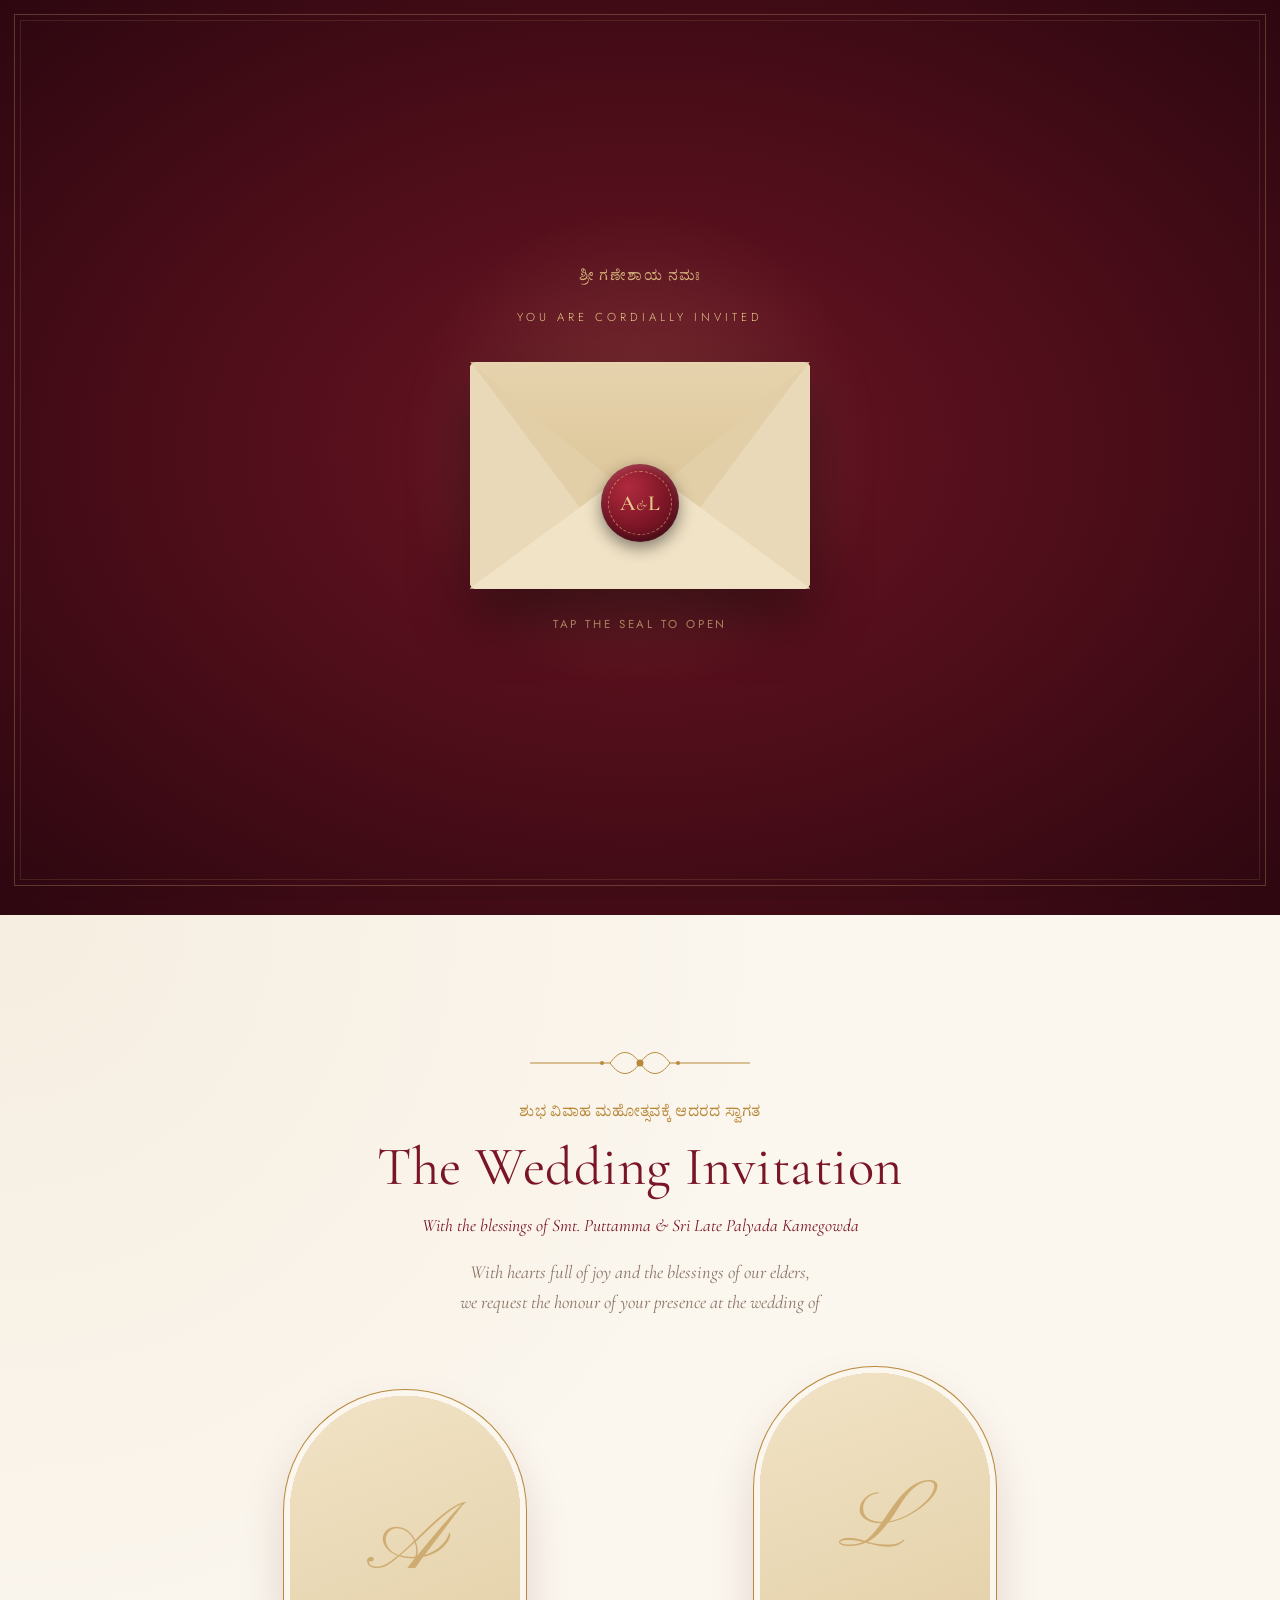
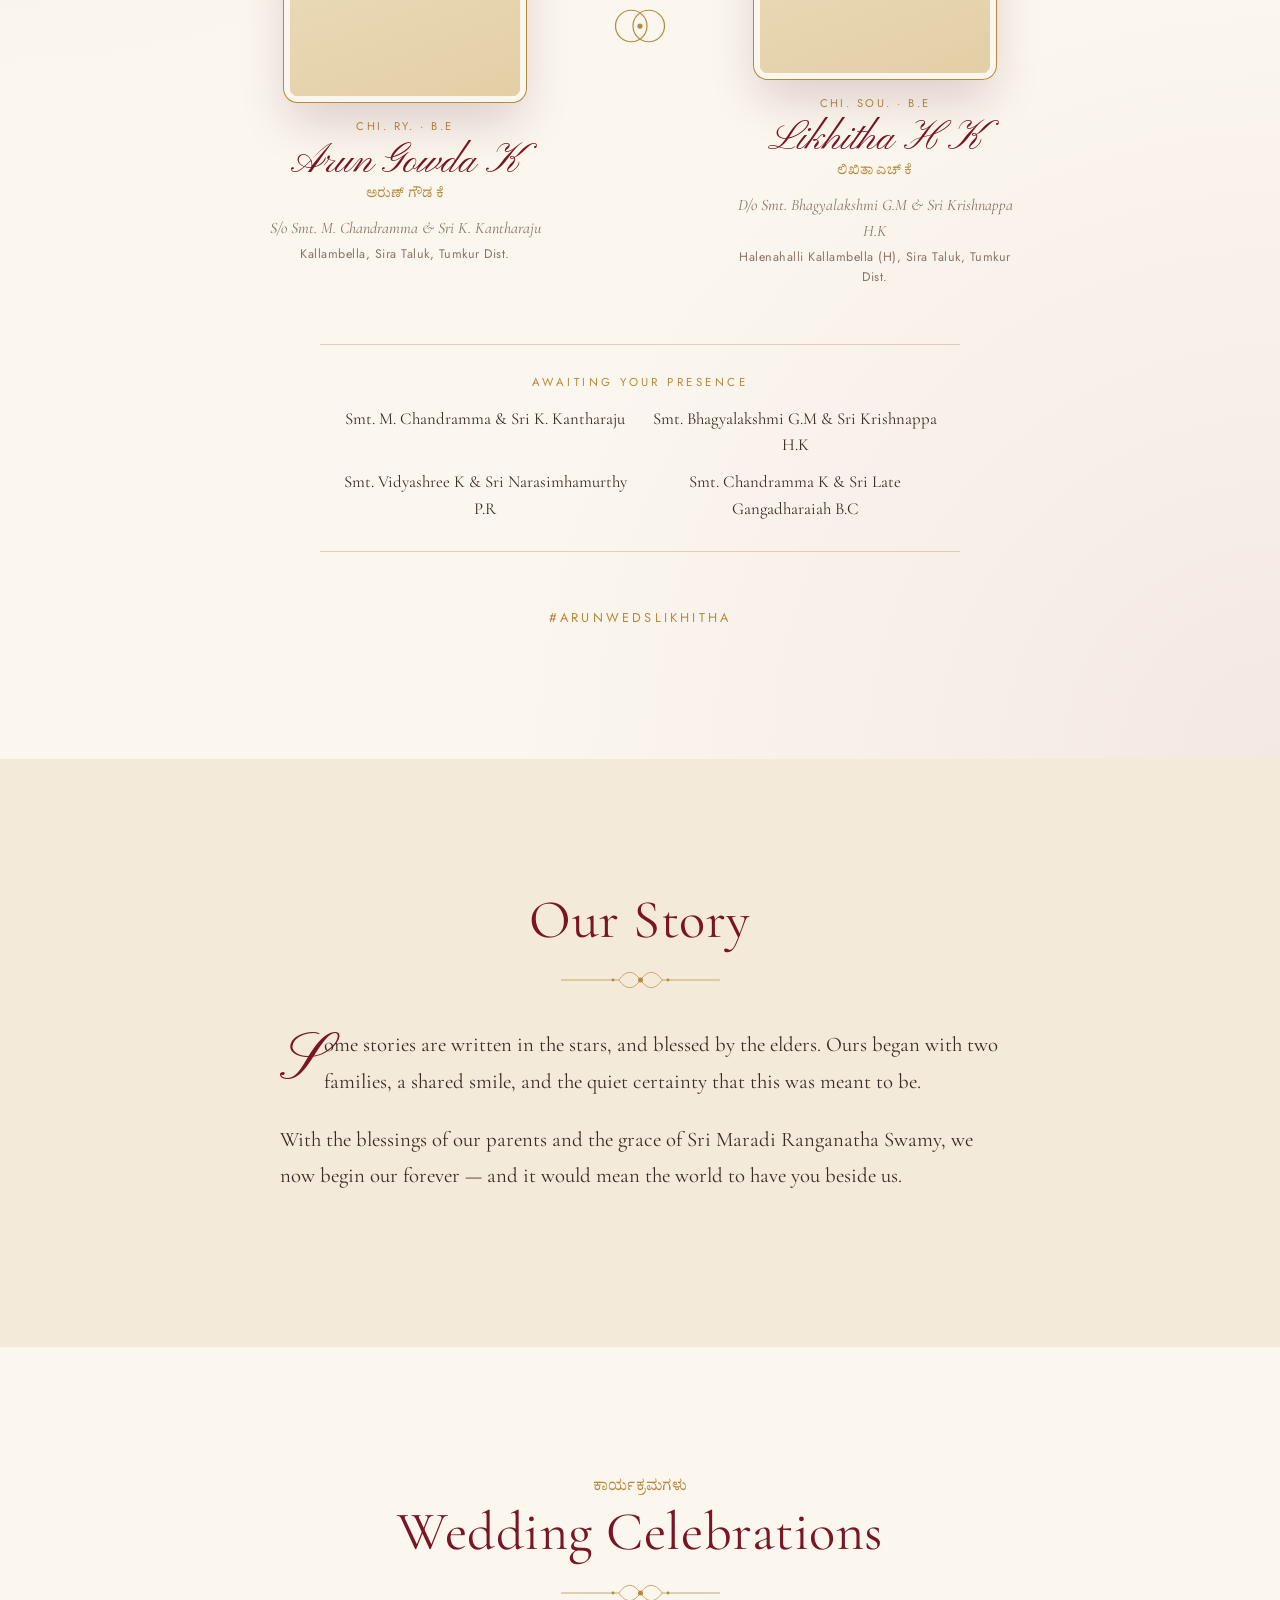
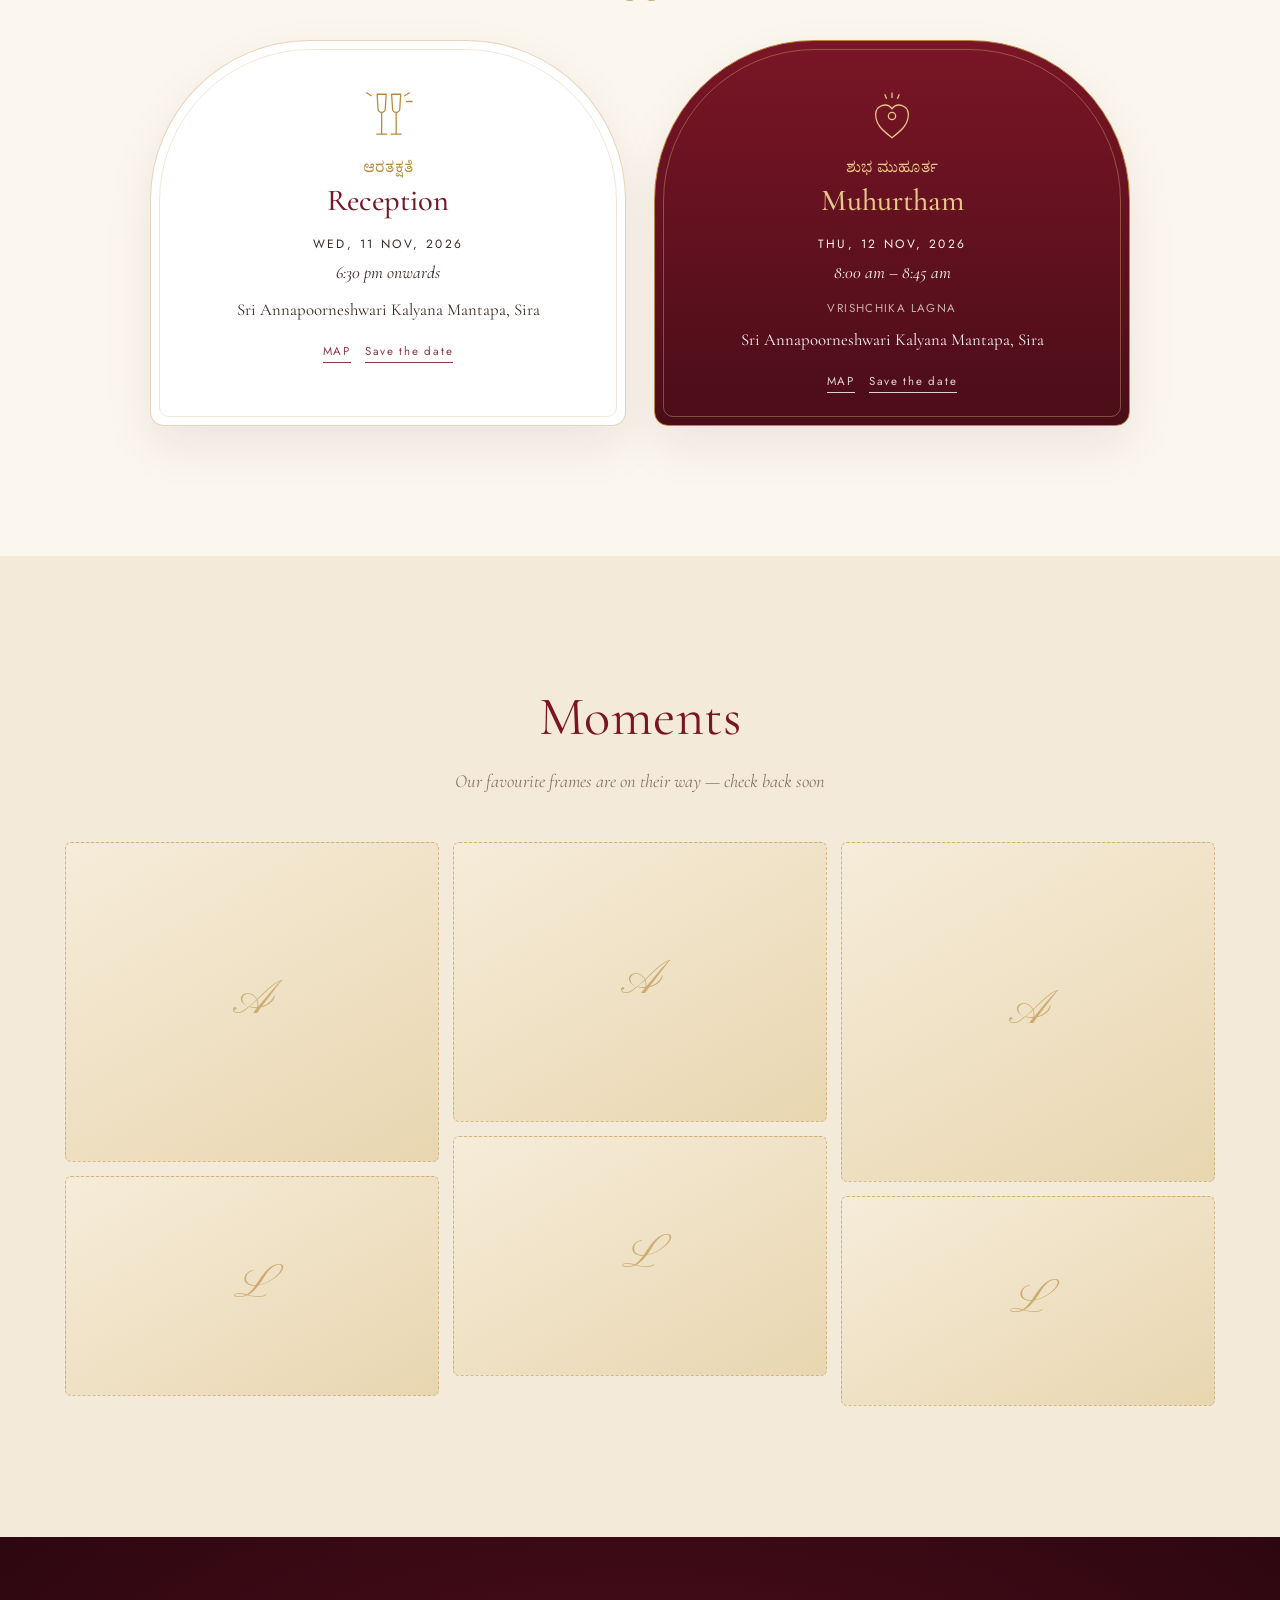
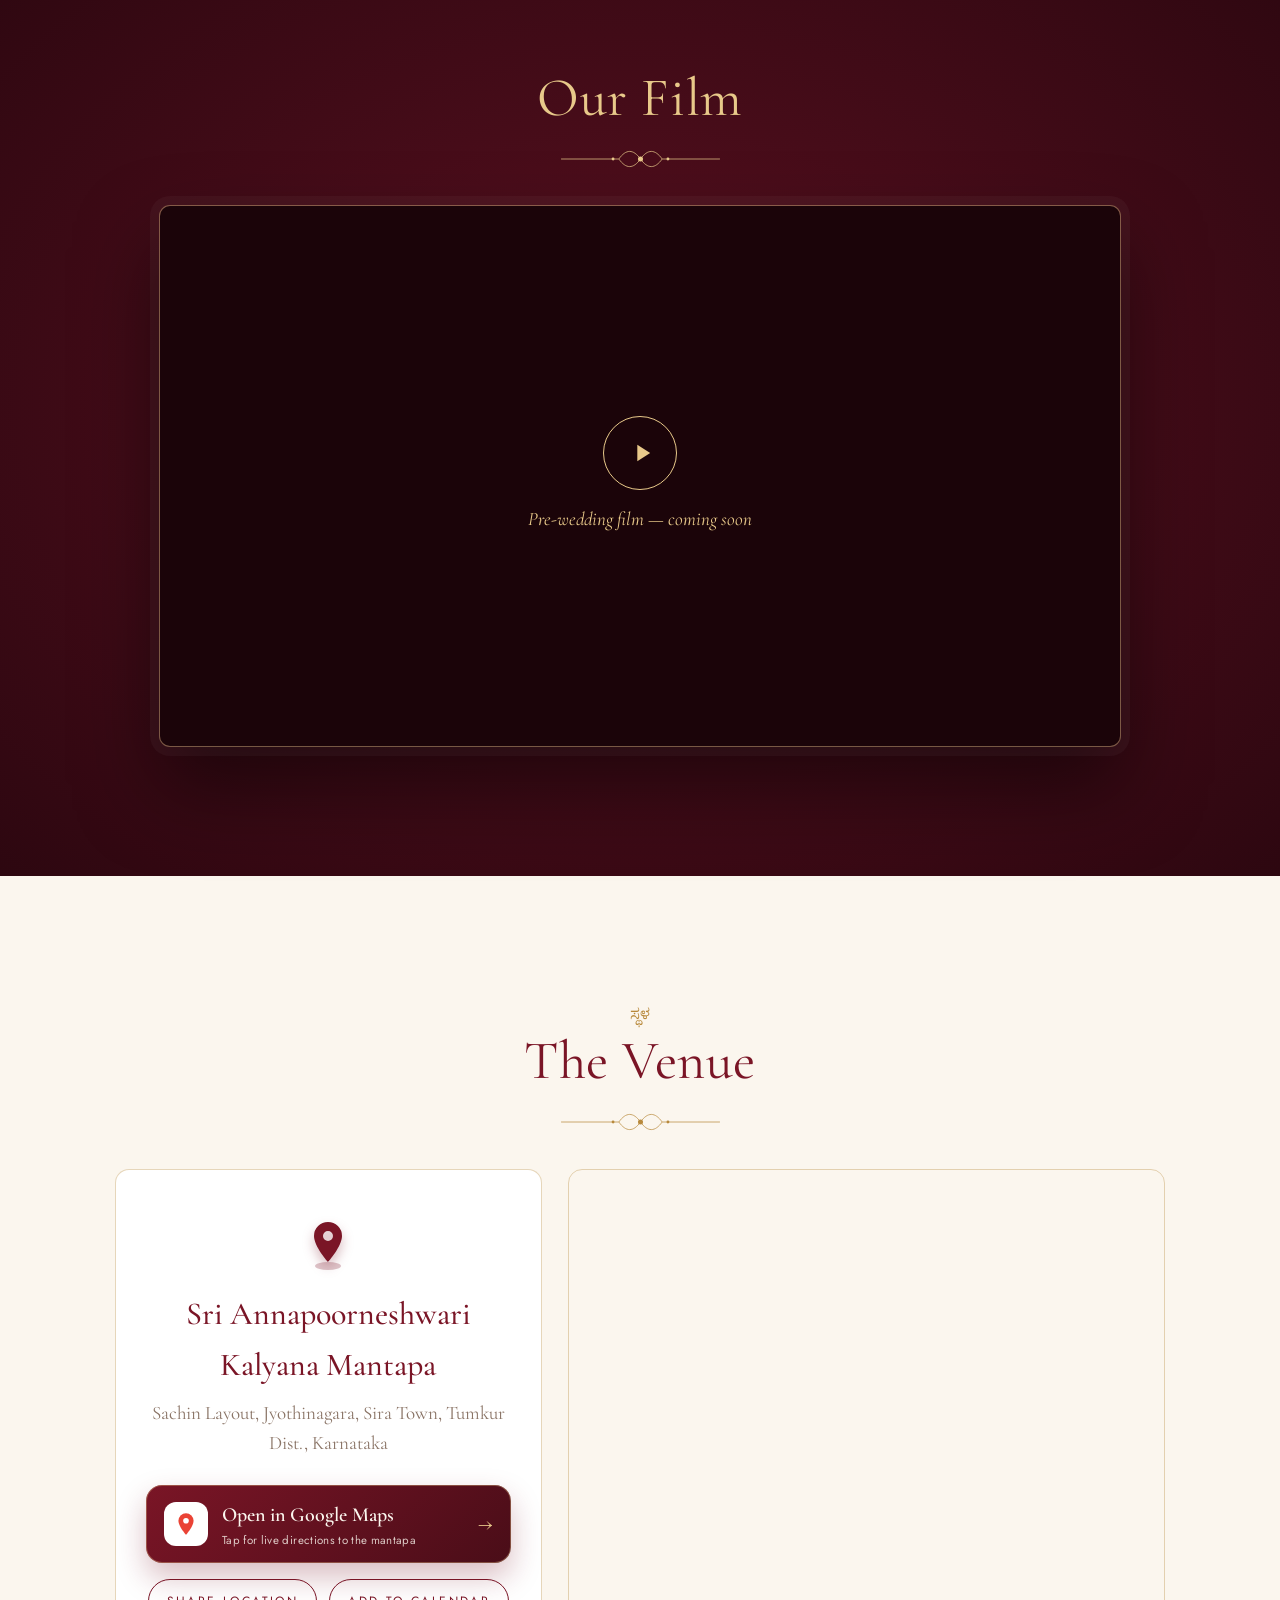
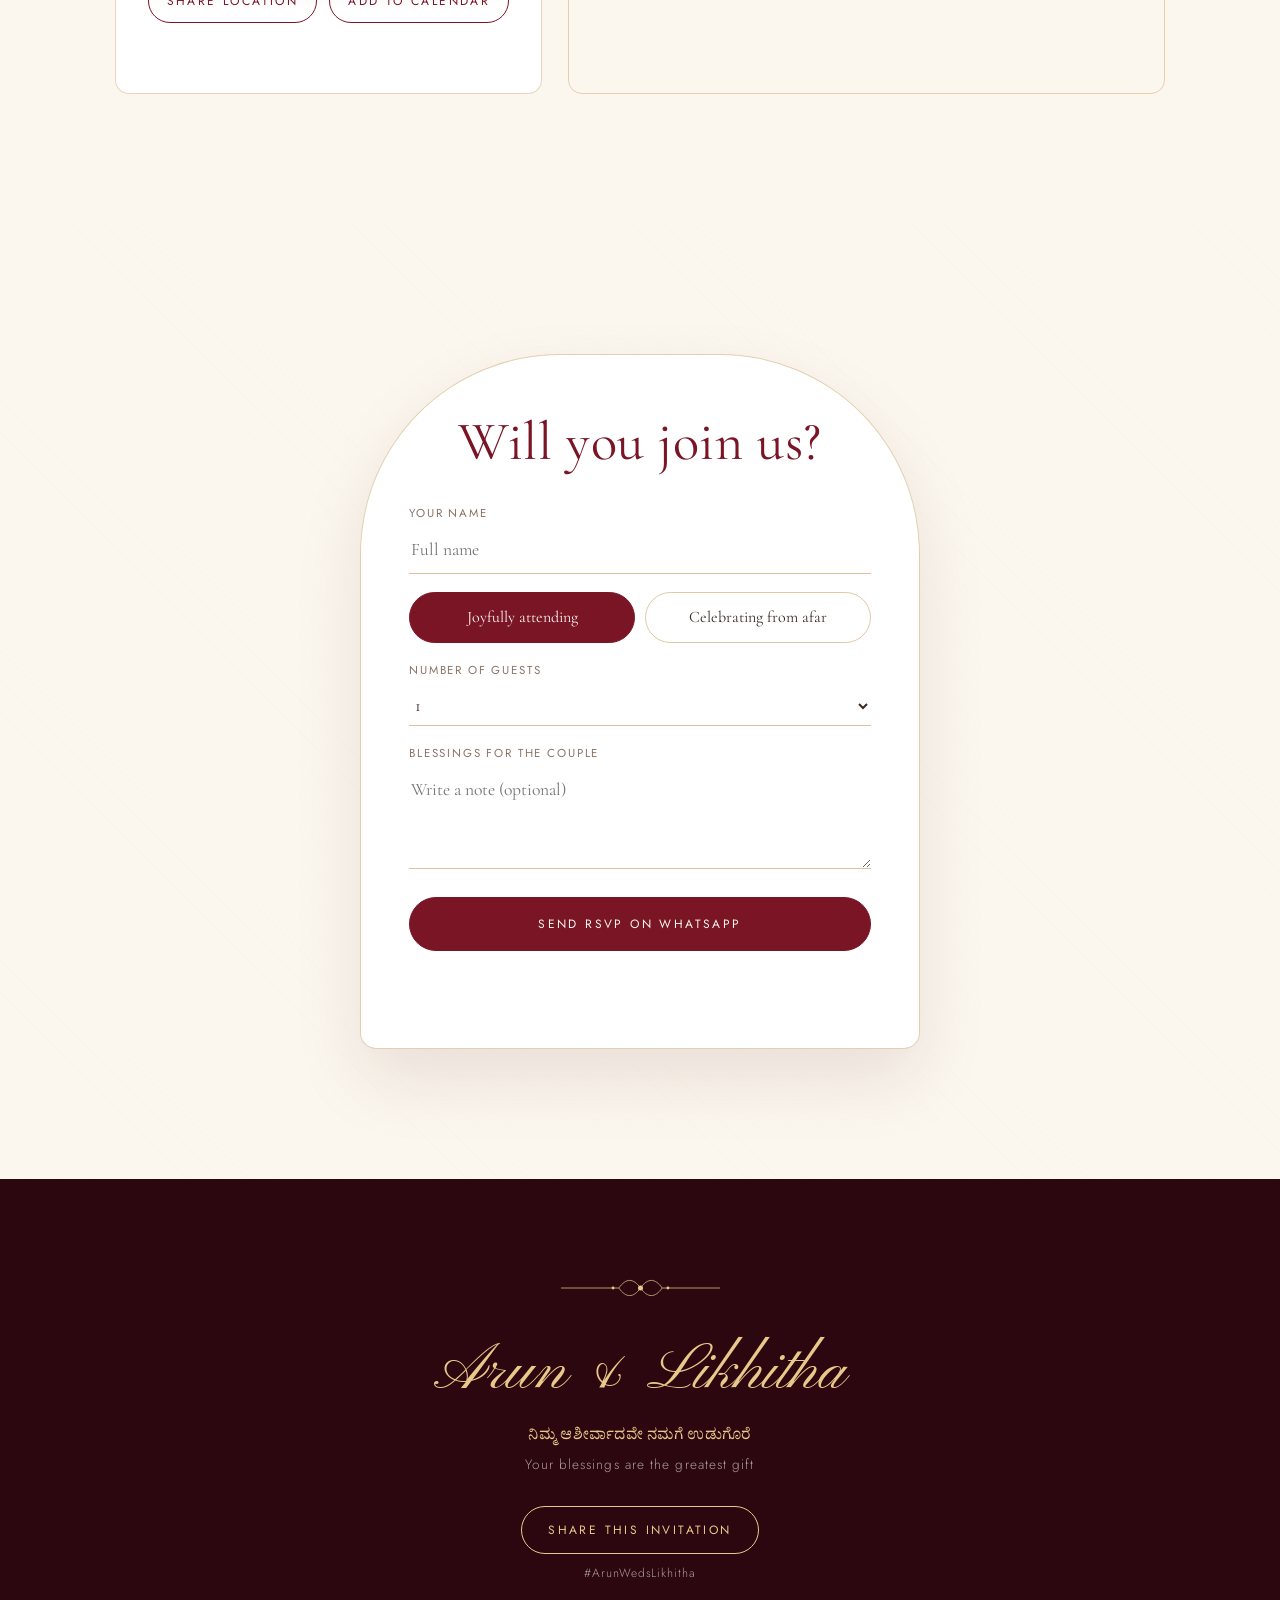
==== index.html @ 76888bef "Add WhatsApp and Instagram icons in the top-right corner Co-Authored-By: Claude Opus 5.5 <noreply@an" ====
<!doctype html>
<html lang="en">
<head>
  <meta charset="utf-8" />
  <meta name="viewport" content="width=device-width, initial-scale=1, viewport-fit=cover" />
  <title>Arun & Likhitha — Wedding Invitation</title>
  <meta name="description" content="With the blessings of our families, Arun Gowda K & Likhitha H K invite you to celebrate their wedding." />
  <meta name="theme-color" content="#4a0d18" />
  <!-- WhatsApp / social preview. Set og:image to an absolute URL once hosted. -->
  <meta property="og:title" content="Arun ❤ Likhitha — 12 November 2026, Sira" />
  <meta property="og:description" content="Join us as we begin our forever. Tap to open the invitation." />
  <meta property="og:type" content="website" />
  <meta property="og:image" content="https://vincentthrives.github.io/arun-weds-likhitha/assets/photos/og-cover.jpg" />
  <meta property="og:url" content="https://vincentthrives.github.io/arun-weds-likhitha/" />
  <link rel="icon" href="data:image/svg+xml,%3Csvg xmlns='http://www.w3.org/2000/svg' viewBox='0 0 64 64'%3E%3Ccircle cx='32' cy='32' r='30' fill='%237a1526'/%3E%3Ctext x='32' y='42' font-size='26' text-anchor='middle' fill='%23e8c98a' font-family='serif'%3EA%26L%3C/text%3E%3C/svg%3E" />
  <link rel="preconnect" href="https://fonts.googleapis.com" />
  <link rel="preconnect" href="https://fonts.gstatic.com" crossorigin />
  <link href="https://fonts.googleapis.com/css2?family=Cormorant+Garamond:ital,wght@0,400;0,500;0,600;1,400;1,500&family=Pinyon+Script&family=Jost:wght@300;400;500&family=Noto+Serif+Kannada:wght@400;500&display=swap" rel="stylesheet" />
  <link rel="stylesheet" href="styles.css" />
</head>
<body class="locked">

  <!-- ============ ENVELOPE INTRO ============ -->
  <div id="intro" class="intro" aria-label="Open the invitation">
    <div class="intro-glow"></div>
    <p class="intro-kicker">ಶ್ರೀ ಗಣೇಶಾಯ ನಮಃ</p>
    <p class="intro-to">You are cordially invited</p>
    <div class="envelope" id="envelope">
      <div class="env-back"></div>
      <div class="env-letter">
        <span class="script">Arun</span>
        <span class="amp">&amp;</span>
        <span class="script">Likhitha</span>
      </div>
      <div class="env-front"></div>
      <div class="env-flap"></div>
      <button class="seal" id="openBtn" aria-label="Open invitation">
        <span>A<i>&amp;</i>L</span>
      </button>
    </div>
    <p class="intro-hint">Tap the seal to open</p>
  </div>

  <canvas id="petals" aria-hidden="true"></canvas>

  <nav class="social" aria-label="Connect with us">
    <a id="waLink" class="soc wa" target="_blank" rel="noopener" aria-label="WhatsApp">
      <svg viewBox="0 0 24 24"><path fill="currentColor" d="M17.47 14.38c-.3-.15-1.75-.86-2.02-.96-.27-.1-.47-.15-.67.15-.2.3-.77.96-.94 1.16-.17.2-.35.22-.64.07-.3-.15-1.25-.46-2.38-1.47-.88-.79-1.47-1.76-1.65-2.06-.17-.3-.02-.46.13-.6.13-.14.3-.35.45-.52.15-.17.2-.3.3-.5.1-.2.05-.37-.03-.52-.07-.15-.67-1.6-.92-2.2-.24-.58-.49-.5-.67-.5h-.57c-.2 0-.52.07-.8.37-.27.3-1.04 1.02-1.04 2.48s1.07 2.88 1.21 3.08c.15.2 2.1 3.2 5.08 4.49.71.31 1.27.49 1.7.63.71.23 1.36.2 1.88.12.57-.09 1.75-.72 2-1.41.25-.7.25-1.29.17-1.41-.07-.13-.27-.2-.57-.35zM12.04 21.5h-.01a9.5 9.5 0 0 1-4.84-1.33l-.35-.2-3.6.94.96-3.5-.23-.36a9.46 9.46 0 0 1-1.45-5.04c0-5.24 4.27-9.5 9.52-9.5 2.54 0 4.93.99 6.72 2.79a9.43 9.43 0 0 1 2.78 6.72c0 5.24-4.27 9.5-9.5 9.5zm8.08-17.58A11.35 11.35 0 0 0 12.04.58C5.74.58.62 5.7.62 12c0 2.01.52 3.98 1.52 5.71L.53 23.42l5.85-1.53a11.4 11.4 0 0 0 5.46 1.39h.01c6.3 0 11.42-5.12 11.42-11.42 0-3.05-1.19-5.92-3.35-8.08z"/></svg>
    </a>
    <a id="igLink" class="soc ig" target="_blank" rel="noopener" aria-label="Instagram">
      <svg viewBox="0 0 24 24" fill="none" stroke="currentColor" stroke-width="1.9"><rect x="3" y="3" width="18" height="18" rx="5"/><circle cx="12" cy="12" r="4.2"/><circle cx="17.4" cy="6.6" r="1.1" fill="currentColor" stroke="none"/></svg>
    </a>
  </nav>

  <button id="musicBtn" class="music-btn" aria-label="Play or pause music" hidden>
    <span class="bars"><i></i><i></i><i></i><i></i></span>
  </button>

  <!-- ============ HERO ============ -->
  <header class="hero" id="top">
    <div class="hero-bg" id="heroBg"></div>
    <svg class="mandala" id="mandala" viewBox="-200 -200 400 400" aria-hidden="true"></svg>
    <div class="hero-inner">
      <p class="invocation kn">ಶ್ರೀ ಗಣೇಶಾಯ ನಮಃ</p>
      <p class="blessing reveal" data-bind="blessing"></p>
      <p class="eyebrow reveal">Together with their families</p>
      <h1 class="names">
        <span class="name reveal" data-bind="groom.name"></span>
        <span class="weds reveal">weds</span>
        <span class="name reveal" data-bind="bride.name"></span>
      </h1>
      <p class="names-kn kn reveal"><span data-bind="groom.kannada"></span> &nbsp;❀&nbsp; <span data-bind="bride.kannada"></span></p>
      <div class="hero-date reveal">
        <span id="heroDay"></span>
        <span class="dot"></span>
        <span id="heroDate"></span>
        <span class="dot"></span>
        <span data-bind="city"></span>
      </div>
      <p class="hero-lagna reveal">Muhurtham · 8:00 – 8:45 am · <span data-bind="lagna"></span></p>
      <div class="countdown reveal" id="countdown">
        <div><b id="cdD">0</b><small>Days</small></div>
        <div><b id="cdH">0</b><small>Hours</small></div>
        <div><b id="cdM">0</b><small>Minutes</small></div>
        <div><b id="cdS">0</b><small>Seconds</small></div>
      </div>
      <a class="hero-loc reveal" id="heroLoc" target="_blank" rel="noopener">
        <svg viewBox="0 0 24 24" aria-hidden="true"><path d="M12 2a7 7 0 0 0-7 7c0 5.2 7 13 7 13s7-7.8 7-13a7 7 0 0 0-7-7zm0 9.5A2.5 2.5 0 1 1 12 6.5a2.5 2.5 0 0 1 0 5z" fill="currentColor"/></svg>
        <span data-bind="venue.name"></span>
      </a>
      <br />
      <a href="#invite" class="scroll-cue" aria-label="Scroll down"><span></span></a>
    </div>
  </header>

  <main>
    <!-- ============ INVITATION ============ -->
    <section id="invite" class="section invite">
      <div class="ornament reveal"></div>
      <p class="kn reveal invite-kn">ಶುಭ ವಿವಾಹ ಮಹೋತ್ಸವಕ್ಕೆ ಆದರದ ಸ್ವಾಗತ</p>
      <h2 class="title reveal">The Wedding Invitation</h2>
      <p class="elders reveal" data-bind="elders"></p>
      <p class="lead reveal">
        With hearts full of joy and the blessings of our elders,<br />
        we request the honour of your presence at the wedding of
      </p>
      <div class="couple-cards">
        <article class="person reveal">
          <div class="portrait" id="groomPhoto"><span class="mono">A</span></div>
          <p class="ptitle" data-bind="groom.title"></p>
          <h3 data-bind="groom.name"></h3>
          <p class="kn small" data-bind="groom.kannada"></p>
          <p class="parents" data-bind="groom.parents"></p>
          <p class="place" data-bind="groom.place"></p>
        </article>
        <div class="knot reveal" aria-hidden="true">
          <svg viewBox="0 0 80 80"><g fill="none" stroke="currentColor" stroke-width="1.4"><circle cx="30" cy="40" r="18"/><circle cx="50" cy="40" r="18"/></g><circle cx="40" cy="40" r="3" fill="currentColor"/></svg>
        </div>
        <article class="person reveal">
          <div class="portrait" id="bridePhoto"><span class="mono">L</span></div>
          <p class="ptitle" data-bind="bride.title"></p>
          <h3 data-bind="bride.name"></h3>
          <p class="kn small" data-bind="bride.kannada"></p>
          <p class="parents" data-bind="bride.parents"></p>
          <p class="place" data-bind="bride.place"></p>
        </article>
      </div>
      <div class="hosts reveal">
        <p class="hosts-title">Awaiting your presence</p>
        <ul id="hosts"></ul>
      </div>
      <p class="hashtag reveal" data-bind="hashtag"></p>
    </section>

    <!-- ============ STORY ============ -->
    <section id="story" class="section story">
      <div class="story-wrap">
        <h2 class="title reveal">Our Story</h2>
        <div class="ornament small reveal"></div>
        <div id="storyText" class="story-text"></div>
      </div>
    </section>

    <!-- ============ EVENTS ============ -->
    <section id="events" class="section events">
      <p class="kn reveal">ಕಾರ್ಯಕ್ರಮಗಳು</p>
      <h2 class="title reveal">Wedding Celebrations</h2>
      <div class="ornament small reveal"></div>
      <div class="timeline" id="timeline"></div>
    </section>

    <!-- ============ GALLERY ============ -->
    <section id="gallery" class="section gallery">
      <h2 class="title reveal">Moments</h2>
      <p class="lead reveal" id="galleryNote">A few frames from our journey</p>
      <div class="masonry" id="masonry"></div>
    </section>

    <!-- ============ VIDEO ============ -->
    <section id="film" class="section film">
      <h2 class="title reveal light">Our Film</h2>
      <div class="ornament small light reveal"></div>
      <div class="film-frame reveal" id="filmFrame">
        <div class="film-placeholder">
          <div class="play"><svg viewBox="0 0 24 24"><path d="M8 5v14l11-7z" fill="currentColor"/></svg></div>
          <p>Pre-wedding film — coming soon</p>
        </div>
      </div>
    </section>

    <!-- ============ VENUE ============ -->
    <section id="venue" class="section venue">
      <p class="kn reveal">ಸ್ಥಳ</p>
      <h2 class="title reveal">The Venue</h2>
      <div class="ornament small reveal"></div>
      <div class="venue-grid">
        <div class="venue-card reveal">
          <div class="pin" aria-hidden="true">
            <svg viewBox="0 0 24 24"><path d="M12 2a7 7 0 0 0-7 7c0 5.2 7 13 7 13s7-7.8 7-13a7 7 0 0 0-7-7zm0 9.5A2.5 2.5 0 1 1 12 6.5a2.5 2.5 0 0 1 0 5z" fill="currentColor"/></svg>
            <span class="pin-pulse"></span>
          </div>
          <h3 data-bind="venue.name"></h3>
          <p data-bind="venue.address"></p>
          <a class="maps-cta" id="dirBtn" target="_blank" rel="noopener">
            <span class="g-icon" aria-hidden="true">
              <svg viewBox="0 0 24 24"><path d="M12 2a7 7 0 0 0-7 7c0 5.2 7 13 7 13s7-7.8 7-13a7 7 0 0 0-7-7z" fill="#ea4335"/><circle cx="12" cy="9" r="2.6" fill="#fff"/></svg>
            </span>
            <span class="cta-text"><b>Open in Google Maps</b><small>Tap for live directions to the mantapa</small></span>
            <span class="cta-arrow" aria-hidden="true">&rarr;</span>
          </a>
          <div class="btn-row">
            <button class="btn ghost" id="shareLocBtn" type="button">Share Location</button>
            <button class="btn ghost" id="calBtn" type="button">Add to Calendar</button>
          </div>
          <p class="form-note" id="locNote"></p>
        </div>
        <div class="map reveal"><iframe id="mapFrame" title="Venue map" loading="lazy" referrerpolicy="no-referrer-when-downgrade"></iframe></div>
      </div>
    </section>

    <!-- ============ RSVP ============ -->
    <section id="rsvp" class="section rsvp">
      <div class="rsvp-card reveal">
        <h2 class="title">Will you join us?</h2>
        <p class="lead" id="rsvpBy"></p>
        <form id="rsvpForm" novalidate>
          <label>Your name<input name="name" required autocomplete="name" placeholder="Full name" /></label>
          <div class="choice">
            <label><input type="radio" name="attend" value="Joyfully attending" checked /><span>Joyfully attending</span></label>
            <label><input type="radio" name="attend" value="Will celebrate from afar" /><span>Celebrating from afar</span></label>
          </div>
          <label>Number of guests
            <select name="guests"><option>1</option><option>2</option><option>3</option><option>4</option><option>5+</option></select>
          </label>
          <label>Blessings for the couple<textarea name="msg" rows="3" placeholder="Write a note (optional)"></textarea></label>
          <button class="btn wide" type="submit">Send RSVP on WhatsApp</button>
          <p class="form-note" id="formNote"></p>
        </form>
      </div>
    </section>
  </main>

  <footer class="footer">
    <div class="ornament small light"></div>
    <p class="script big">Arun &amp; Likhitha</p>
    <p class="kn">ನಿಮ್ಮ ಆಶೀರ್ವಾದವೇ ನಮಗೆ ಉಡುಗೊರೆ</p>
    <p class="muted">Your blessings are the greatest gift</p>
    <button class="btn ghost light" id="shareBtn" type="button">Share this invitation</button>
    <p class="muted tiny" data-bind="hashtag"></p>
  </footer>

  <!-- Lightbox -->
  <div class="lightbox" id="lightbox" hidden>
    <button class="lb-close" aria-label="Close">&times;</button>
    <button class="lb-prev" aria-label="Previous">&#8249;</button>
    <img alt="" id="lbImg" />
    <button class="lb-next" aria-label="Next">&#8250;</button>
  </div>

  <script src="config.js"></script>
  <script src="app.js"></script>
</body>
</html>
---- styles.css ----
:root {
  --ivory: #fbf6ee;
  --cream: #f4ead9;
  --maroon: #7a1526;
  --maroon-deep: #4a0d18;
  --wine: #2d0710;
  --gold: #b8893b;
  --gold-soft: #e8c98a;
  --ink: #3a2a24;
  --muted: #8a7466;
  --serif: "Cormorant Garamond", Georgia, serif;
  --script: "Pinyon Script", cursive;
  --sans: "Jost", system-ui, sans-serif;
  --kn: "Noto Serif Kannada", serif;
  --gold-grad: linear-gradient(120deg, #9c6f2a 0%, #e8c98a 30%, #b8893b 50%, #f3dca6 70%, #9c6f2a 100%);
}
* { box-sizing: border-box; margin: 0; padding: 0; }
html { scroll-behavior: smooth; }
body {
  background: var(--ivory);
  color: var(--ink);
  font-family: var(--serif);
  font-size: 19px;
  line-height: 1.6;
  overflow-x: hidden;
  -webkit-font-smoothing: antialiased;
}
body.locked { overflow: hidden; height: 100vh; }
img { max-width: 100%; display: block; }
.kn { font-family: var(--kn); color: var(--gold); letter-spacing: .02em; font-size: .95rem; }
.script { font-family: var(--script); font-weight: 400; }
.muted { color: rgba(255,255,255,.6); font-family: var(--sans); font-weight: 300; font-size: .85rem; letter-spacing: .08em; }
.tiny { font-size: .75rem; margin-top: 10px; }

/* gold foil text */
.foil {
  background: var(--gold-grad); background-size: 200% auto;
  -webkit-background-clip: text; background-clip: text; color: transparent;
  animation: shimmer 6s linear infinite;
}
@keyframes shimmer { to { background-position: 200% center; } }

/* ================= INTRO / ENVELOPE ================= */
.intro {
  position: fixed; inset: 0; z-index: 100;
  display: flex; flex-direction: column; align-items: center; justify-content: center; gap: 18px;
  background: radial-gradient(ellipse at center, #6b1424 0%, var(--maroon-deep) 55%, var(--wine) 100%);
  color: var(--gold-soft); text-align: center; padding: 24px;
  transition: opacity 1.1s ease, visibility 1.1s;
}
.intro::before {
  content: ""; position: absolute; inset: 14px; border: 1px solid rgba(232,201,138,.25); pointer-events: none;
}
.intro::after {
  content: ""; position: absolute; inset: 20px; border: 1px solid rgba(232,201,138,.12); pointer-events: none;
}
.intro-glow { position: absolute; width: 520px; height: 520px; border-radius: 50%;
  background: radial-gradient(circle, rgba(232,201,138,.18), transparent 65%); animation: breathe 5s ease-in-out infinite; }
@keyframes breathe { 50% { transform: scale(1.12); opacity: .7; } }
.intro-kicker { font-family: var(--kn); font-size: .9rem; letter-spacing: .1em; opacity: .85; position: relative; }
.intro-to { font-family: var(--sans); text-transform: uppercase; letter-spacing: .35em; font-size: .72rem; font-weight: 300; position: relative; }
.intro-hint { font-family: var(--sans); font-size: .72rem; letter-spacing: .25em; text-transform: uppercase; opacity: .6; animation: pulse 2.4s ease-in-out infinite; position: relative; }
@keyframes pulse { 50% { opacity: .25; } }
.intro.gone { opacity: 0; visibility: hidden; }

.envelope { position: relative; width: min(340px, 82vw); aspect-ratio: 1.5; perspective: 1200px; margin: 18px 0 8px; }
.env-back, .env-front, .env-flap, .env-letter { position: absolute; inset: 0; }
.env-back { background: #efe2c8; border-radius: 6px; box-shadow: 0 30px 60px rgba(0,0,0,.45); }
.env-letter {
  inset: 8px 14px; background: var(--ivory); border-radius: 4px;
  display: flex; align-items: center; justify-content: center; gap: 8px;
  color: var(--maroon); font-size: 2rem; z-index: 1;
  transition: transform 1.2s cubic-bezier(.6,.05,.3,1) .6s;
  box-shadow: inset 0 0 0 1px rgba(184,137,59,.4), inset 0 0 0 6px var(--ivory), inset 0 0 0 7px rgba(184,137,59,.3);
}
.env-letter > * { opacity: 0; transition: opacity .6s ease .9s; }
.envelope.open .env-letter > * { opacity: 1; }
.env-letter .amp { font-family: var(--serif); font-style: italic; color: var(--gold); font-size: 1.2rem; }
.env-front {
  z-index: 2; border-radius: 6px;
  background:
    linear-gradient(to top right, #e9d9b8 50%, transparent 50.5%) left / 50% 100% no-repeat,
    linear-gradient(to top left,  #e9d9b8 50%, transparent 50.5%) right / 50% 100% no-repeat,
    #e2cfa8;
  clip-path: polygon(0 0, 50% 58%, 100% 0, 100% 100%, 0 100%);
}
.env-front::after { content:""; position:absolute; left:0; right:0; bottom:0; height:55%;
  background: linear-gradient(to bottom right, transparent 49.5%, #f1e3c6 50%) left / 50% 100% no-repeat,
              linear-gradient(to bottom left, transparent 49.5%, #f1e3c6 50%) right / 50% 100% no-repeat; }
.env-flap {
  z-index: 3; height: 62%; transform-origin: top center;
  background: linear-gradient(to bottom, #e6d3ad, #dcc497);
  clip-path: polygon(0 0, 100% 0, 50% 100%);
  transition: transform 1s cubic-bezier(.6,.05,.3,1), z-index 0s .5s;
  filter: drop-shadow(0 4px 4px rgba(0,0,0,.15));
}
.seal {
  position: absolute; z-index: 4; left: 50%; top: 62%; transform: translate(-50%, -50%);
  width: 78px; height: 78px; border: 0; cursor: pointer; border-radius: 50%;
  background: radial-gradient(circle at 35% 30%, #b02a3d, #7a1526 55%, #4a0d18);
  box-shadow: 0 6px 16px rgba(0,0,0,.45), inset 0 -4px 8px rgba(0,0,0,.35), inset 0 3px 6px rgba(255,255,255,.18);
  color: var(--gold-soft); font-family: var(--serif); font-size: 1.35rem; font-weight: 600;
  transition: transform .5s ease, opacity .5s ease;
  animation: sealBeat 2.4s ease-in-out infinite;
}
.seal::before { content:""; position:absolute; inset:7px; border-radius:50%; border:1px dashed rgba(232,201,138,.55); }
.seal i { font-style: italic; font-weight: 400; font-size: .9rem; margin: 0 1px; }
@keyframes sealBeat { 0%,100% { transform: translate(-50%,-50%) scale(1);} 50% { transform: translate(-50%,-50%) scale(1.07);} }
.envelope.open .seal { animation: none; transform: translate(-50%,-50%) scale(1.6); opacity: 0; }
.envelope.open .env-flap { transform: rotateX(180deg); z-index: 0; }
.envelope.open .env-letter { transform: translateY(-62%); }

/* ================= PETALS + MUSIC ================= */
#petals { position: fixed; inset: 0; pointer-events: none; z-index: 50; }
.music-btn[hidden] { display: none; }
.music-btn {
  position: fixed; right: 18px; bottom: 18px; z-index: 60; width: 50px; height: 50px; border-radius: 50%;
  border: 1px solid rgba(184,137,59,.6); background: rgba(74,13,24,.9); cursor: pointer;
  display: grid; place-items: center; box-shadow: 0 8px 20px rgba(0,0,0,.25); backdrop-filter: blur(6px);
}
.bars { display: flex; gap: 3px; align-items: flex-end; height: 18px; }
.bars i { width: 3px; background: var(--gold-soft); height: 30%; border-radius: 2px; }
.music-btn.playing .bars i { animation: eq 1s ease-in-out infinite; }
.music-btn.playing .bars i:nth-child(2) { animation-delay: .2s; }
.music-btn.playing .bars i:nth-child(3) { animation-delay: .4s; }
.music-btn.playing .bars i:nth-child(4) { animation-delay: .1s; }
@keyframes eq { 50% { height: 100%; } }

/* ================= HERO ================= */
.hero {
  position: relative; min-height: 100svh; display: grid; place-items: center; text-align: center;
  overflow: hidden; color: var(--ivory); padding: 80px 20px 60px;
  background: radial-gradient(ellipse at 50% 40%, #6b1424 0%, var(--maroon-deep) 60%, var(--wine) 100%);
}
.hero-bg { position: absolute; inset: -40px; background-size: cover; background-position: center; opacity: 0; transition: opacity 1.5s; will-change: transform; }
.hero-bg.has-img { opacity: 1; }
.hero-bg.has-img::after { content:""; position:absolute; inset:0; background: linear-gradient(180deg, rgba(45,7,16,.55), rgba(45,7,16,.75) 60%, rgba(45,7,16,.95)); }
.mandala { position: absolute; width: min(760px, 140vw); color: var(--gold-soft); opacity: .16; animation: spin 140s linear infinite; }
@keyframes spin { to { transform: rotate(360deg); } }
.hero-inner { position: relative; max-width: 900px; }
.invocation { color: var(--gold-soft); opacity: .9; margin-bottom: 22px; font-size: .95rem; }
.eyebrow { font-family: var(--sans); text-transform: uppercase; letter-spacing: .4em; font-size: .72rem; font-weight: 300; color: var(--gold-soft); margin-bottom: 14px; }
.names { display: flex; flex-direction: column; align-items: center; line-height: 1.05; font-weight: 400; }
.name { font-family: var(--script); font-size: clamp(3.4rem, 11vw, 7rem); padding: 0 .2em;
  background: var(--gold-grad); background-size: 200% auto; -webkit-background-clip: text; background-clip: text; color: transparent;
  animation: shimmer 7s linear infinite; }
.weds { font-family: var(--serif); font-style: italic; font-size: clamp(1.1rem, 3vw, 1.5rem); color: var(--ivory); opacity: .85; margin: 4px 0; letter-spacing: .1em; }
.weds::before, .weds::after { content: ""; display: inline-block; width: 46px; height: 1px; background: var(--gold-soft); vertical-align: middle; margin: 0 14px; opacity: .6; }
.names-kn { color: var(--gold-soft); margin-top: 14px; opacity: .85; font-size: .9rem; }
.hero-date { margin-top: 26px; display: flex; flex-wrap: wrap; justify-content: center; align-items: center; gap: 12px;
  font-family: var(--sans); font-weight: 300; text-transform: uppercase; letter-spacing: .25em; font-size: .78rem; color: var(--ivory); }
.hero-date .dot { width: 4px; height: 4px; border-radius: 50%; background: var(--gold-soft); }
.countdown { display: flex; justify-content: center; gap: clamp(10px, 3vw, 22px); margin-top: 36px; }
.countdown div { width: clamp(66px, 18vw, 92px); padding: 14px 0 10px; border: 1px solid rgba(232,201,138,.35);
  background: rgba(255,255,255,.04); backdrop-filter: blur(4px); border-radius: 999px 999px 10px 10px; }
.countdown b { display: block; font-family: var(--serif); font-weight: 500; font-size: clamp(1.7rem, 5vw, 2.3rem); line-height: 1; color: var(--gold-soft); font-variant-numeric: tabular-nums; }
.countdown small { font-family: var(--sans); text-transform: uppercase; letter-spacing: .18em; font-size: .6rem; opacity: .75; }
.scroll-cue { display: inline-block; margin-top: 46px; width: 26px; height: 42px; border: 1px solid rgba(232,201,138,.6); border-radius: 14px; position: relative; }
.scroll-cue span { position: absolute; left: 50%; top: 8px; width: 3px; height: 8px; margin-left: -1.5px; background: var(--gold-soft); border-radius: 2px; animation: cue 1.8s ease-in-out infinite; }
@keyframes cue { 70% { transform: translateY(14px); opacity: 0; } 100% { opacity: 0; } }

/* ================= SECTIONS ================= */
.section { padding: clamp(80px, 12vw, 130px) 20px; text-align: center; position: relative; }
.title { font-family: var(--serif); font-weight: 400; font-size: clamp(2.2rem, 6vw, 3.4rem); color: var(--maroon); line-height: 1.15; letter-spacing: .01em; }
.title.light { color: var(--gold-soft); }
.lead { max-width: 620px; margin: 18px auto 0; font-style: italic; color: var(--muted); font-size: 1.15rem; }
.ornament { width: 220px; height: 36px; margin: 0 auto 22px; color: var(--gold);
  background: currentColor;
  -webkit-mask: url("data:image/svg+xml,%3Csvg xmlns='http://www.w3.org/2000/svg' viewBox='0 0 220 36'%3E%3Cg fill='none' stroke='black' stroke-width='1'%3E%3Cpath d='M0 18h80M140 18h80'/%3E%3Cpath d='M80 18c10-14 20-14 30 0c10 14 20 14 30 0'/%3E%3Cpath d='M80 18c10 14 20 14 30 0c10-14 20-14 30 0'/%3E%3C/g%3E%3Ccircle cx='110' cy='18' r='3.5' fill='black'/%3E%3Ccircle cx='72' cy='18' r='2' fill='black'/%3E%3Ccircle cx='148' cy='18' r='2' fill='black'/%3E%3C/svg%3E") center / contain no-repeat;
          mask: url("data:image/svg+xml,%3Csvg xmlns='http://www.w3.org/2000/svg' viewBox='0 0 220 36'%3E%3Cg fill='none' stroke='black' stroke-width='1'%3E%3Cpath d='M0 18h80M140 18h80'/%3E%3Cpath d='M80 18c10-14 20-14 30 0c10 14 20 14 30 0'/%3E%3Cpath d='M80 18c10 14 20 14 30 0c10-14 20-14 30 0'/%3E%3C/g%3E%3Ccircle cx='110' cy='18' r='3.5' fill='black'/%3E%3Ccircle cx='72' cy='18' r='2' fill='black'/%3E%3Ccircle cx='148' cy='18' r='2' fill='black'/%3E%3C/svg%3E") center / contain no-repeat; }
.ornament.small { width: 160px; height: 26px; margin: 16px auto 34px; }
.ornament.light { color: var(--gold-soft); }

/* Invitation */
.invite { background:
  radial-gradient(circle at 0 0, rgba(184,137,59,.08), transparent 40%),
  radial-gradient(circle at 100% 100%, rgba(122,21,38,.06), transparent 40%), var(--ivory); }
.invite-kn { margin-bottom: 8px; }
.couple-cards { display: flex; justify-content: center; align-items: center; gap: clamp(16px, 5vw, 60px); margin-top: 56px; flex-wrap: wrap; }
.person { width: 280px; }
.person h3 { font-family: var(--script); font-weight: 400; font-size: 2.5rem; color: var(--maroon); margin-top: 22px; line-height: 1.2; }
.person .small { font-size: .85rem; }
.parents { font-style: italic; color: var(--muted); margin-top: 8px; font-size: 1rem; }
.parents:empty { display: none; }
.portrait {
  width: 230px; height: 300px; margin: 0 auto; position: relative;
  border-radius: 120px 120px 8px 8px; overflow: hidden;
  background: linear-gradient(160deg, #f1e3c6, #e3cfa6);
  display: grid; place-items: center;
  box-shadow: 0 0 0 6px var(--ivory), 0 0 0 7px var(--gold), 0 24px 50px rgba(74,13,24,.18);
}
.portrait img { width: 100%; height: 100%; object-fit: cover; transition: transform 1.2s ease; }
.portrait:hover img { transform: scale(1.05); }
.portrait .mono { font-family: var(--script); font-size: 6rem; color: var(--gold); opacity: .55; }
.knot { color: var(--gold); width: 70px; }
.hashtag { margin-top: 56px; font-family: var(--sans); letter-spacing: .25em; font-size: .8rem; color: var(--gold); text-transform: uppercase; }

/* Story */
.story { background: var(--cream); }
.story-wrap { max-width: 720px; margin: 0 auto; }
.story-text p { font-size: 1.3rem; line-height: 1.75; color: var(--ink); margin-bottom: 22px; }
.story-text p:first-child::first-letter { font-family: var(--script); font-size: 4.2rem; float: left; line-height: .8; padding: 10px 10px 0 0; color: var(--maroon); }
.story-text { text-align: left; }

/* Events timeline */
.events { background: var(--ivory); }
.timeline { max-width: 980px; margin: 0 auto; display: grid; grid-template-columns: repeat(auto-fit, minmax(270px, 1fr)); gap: 28px; }
.event {
  position: relative; background: #fff; padding: 46px 28px 32px; border-radius: 160px 160px 14px 14px;
  border: 1px solid rgba(184,137,59,.35); box-shadow: 0 20px 50px rgba(74,13,24,.08);
  transition: transform .5s ease, box-shadow .5s ease;
}
.event::before { content:""; position:absolute; inset:8px; border-radius: 152px 152px 10px 10px; border: 1px solid rgba(184,137,59,.2); pointer-events:none; }
.event:hover { transform: translateY(-8px); box-shadow: 0 30px 60px rgba(74,13,24,.14); }
.event.main { background: linear-gradient(180deg, var(--maroon), var(--maroon-deep)); color: var(--ivory); border-color: var(--gold); }
.event.main::before { border-color: rgba(232,201,138,.35); }
.ev-icon { width: 58px; height: 58px; margin: 0 auto 14px; color: var(--gold); }
.event.main .ev-icon, .event.main .kn { color: var(--gold-soft); }
.event h3 { font-family: var(--serif); font-weight: 500; font-size: 1.9rem; color: var(--maroon); line-height: 1.2; }
.event.main h3 { color: var(--gold-soft); }
.ev-date { font-family: var(--sans); text-transform: uppercase; letter-spacing: .2em; font-size: .75rem; margin: 16px 0 4px; }
.ev-time { font-style: italic; font-size: 1.1rem; }
.ev-venue { margin-top: 10px; font-size: 1.05rem; }
.ev-dress { margin-top: 12px; font-family: var(--sans); font-size: .72rem; letter-spacing: .12em; text-transform: uppercase; opacity: .7; }
.ev-links { margin-top: 18px; display: flex; gap: 14px; justify-content: center; font-family: var(--sans); font-size: .72rem; letter-spacing: .15em; text-transform: uppercase; }
.ev-links a, .ev-links button { color: inherit; background: none; border: 0; border-bottom: 1px solid currentColor; padding-bottom: 2px; cursor: pointer; font: inherit; letter-spacing: inherit; text-decoration: none; opacity: .85; }
.event:not(.main) .ev-links { color: var(--maroon); }

/* Gallery */
.gallery { background: var(--cream); }
.masonry { columns: 3 260px; column-gap: 14px; max-width: 1150px; margin: 46px auto 0; }
.masonry figure { break-inside: avoid; margin-bottom: 14px; overflow: hidden; border-radius: 6px; cursor: zoom-in; position: relative; background: #e9dbbf; }
.masonry img { width: 100%; transition: transform 1.4s ease, filter 1s; }
.masonry figure:hover img { transform: scale(1.06); }
.masonry .ph { display: grid; place-items: center; color: var(--gold); cursor: default;
  background: linear-gradient(150deg, #f6ecd9, #e8d6b0); border: 1px dashed rgba(184,137,59,.5); }
.masonry .ph span { font-family: var(--script); font-size: 3rem; opacity: .6; }

/* Film */
.film { background: radial-gradient(ellipse at center, #5a1020, var(--wine)); }
.film-frame { max-width: 960px; margin: 0 auto; aspect-ratio: 16/9; border-radius: 10px; overflow: hidden;
  box-shadow: 0 0 0 1px rgba(232,201,138,.4), 0 0 0 10px rgba(255,255,255,.03), 0 40px 80px rgba(0,0,0,.5); background: #1b0409; }
.film-frame iframe, .film-frame video { width: 100%; height: 100%; border: 0; display: block; }
.film-placeholder { height: 100%; display: grid; place-content: center; justify-items: center; gap: 14px; color: var(--gold-soft); font-style: italic; }
.play { width: 74px; height: 74px; border-radius: 50%; border: 1px solid var(--gold-soft); display: grid; place-items: center; animation: ring 2.4s ease-out infinite; }
.play svg { width: 28px; margin-left: 4px; }
@keyframes ring { 0% { box-shadow: 0 0 0 0 rgba(232,201,138,.4);} 100% { box-shadow: 0 0 0 26px rgba(232,201,138,0);} }

/* Venue */
.venue-grid { max-width: 1050px; margin: 0 auto; display: grid; grid-template-columns: 1fr 1.4fr; gap: 26px; align-items: stretch; }
.venue-card { background: #fff; border: 1px solid rgba(184,137,59,.35); border-radius: 14px; padding: 40px 30px; display: flex; flex-direction: column; justify-content: center; }
.venue-card h3 { font-family: var(--serif); font-weight: 500; font-size: 2rem; color: var(--maroon); }
.venue-card p { color: var(--muted); margin-top: 8px; }
.map { border-radius: 14px; overflow: hidden; min-height: 340px; border: 1px solid rgba(184,137,59,.35); }
.map iframe { width: 100%; height: 100%; min-height: 340px; border: 0; filter: sepia(.25) saturate(.9); }
.btn-row { display: flex; flex-wrap: wrap; gap: 12px; justify-content: center; margin-top: 26px; }
.btn { display: inline-block; font-family: var(--sans); font-size: .75rem; letter-spacing: .2em; text-transform: uppercase;
  padding: 14px 26px; border-radius: 999px; border: 1px solid var(--maroon); background: var(--maroon); color: var(--ivory);
  cursor: pointer; text-decoration: none; transition: all .35s ease; }
.btn:hover { background: var(--maroon-deep); transform: translateY(-2px); box-shadow: 0 10px 24px rgba(122,21,38,.25); }
.btn.ghost { background: transparent; color: var(--maroon); }
.btn.ghost:hover { background: var(--maroon); color: var(--ivory); }
.btn.light { border-color: var(--gold-soft); color: var(--gold-soft); }
.btn.light:hover { background: var(--gold-soft); color: var(--wine); }
.btn.wide { width: 100%; margin-top: 10px; padding: 17px; }

/* RSVP */
.rsvp { background:
  linear-gradient(rgba(251,246,238,.92), rgba(251,246,238,.92)),
  repeating-linear-gradient(45deg, rgba(184,137,59,.08) 0 1px, transparent 1px 22px); }
.rsvp-card { max-width: 560px; margin: 0 auto; background: #fff; padding: clamp(36px, 6vw, 56px) clamp(22px, 5vw, 48px);
  border-radius: 200px 200px 16px 16px; border: 1px solid rgba(184,137,59,.4); box-shadow: 0 30px 70px rgba(74,13,24,.1); }
.rsvp-card .lead:empty { display: none; }
form { margin-top: 30px; text-align: left; display: grid; gap: 18px; }
form label { display: grid; gap: 6px; font-family: var(--sans); font-size: .72rem; letter-spacing: .16em; text-transform: uppercase; color: var(--muted); }
input, select, textarea { font: inherit; font-family: var(--serif); font-size: 1.1rem; text-transform: none; letter-spacing: 0; color: var(--ink);
  border: 0; border-bottom: 1px solid rgba(184,137,59,.5); background: transparent; padding: 8px 2px; outline: none; transition: border-color .3s; }
input:focus, select:focus, textarea:focus { border-color: var(--maroon); }
textarea { resize: vertical; }
.choice { display: grid; grid-template-columns: 1fr 1fr; gap: 10px; }
.choice label { position: relative; cursor: pointer; }
.choice input { position: absolute; opacity: 0; }
.choice span { display: block; text-align: center; padding: 12px 8px; border: 1px solid rgba(184,137,59,.45); border-radius: 999px;
  font-family: var(--serif); font-size: 1rem; letter-spacing: 0; text-transform: none; color: var(--ink); transition: all .3s; }
.choice input:checked + span { background: var(--maroon); color: var(--ivory); border-color: var(--maroon); }
.choice input:focus-visible + span { outline: 2px solid var(--gold); outline-offset: 2px; }
.form-note { text-align: center; font-style: italic; color: var(--maroon); min-height: 1.4em; font-size: 1rem; }

/* Footer */
.footer { background: var(--wine); color: var(--ivory); text-align: center; padding: 80px 20px 60px; }
.footer .big { font-size: clamp(2.6rem, 8vw, 4rem); color: var(--gold-soft); line-height: 1.2; }
.footer .kn { color: var(--gold-soft); margin: 14px 0 4px; }
.footer .btn { margin-top: 30px; }

/* Lightbox */
.lightbox { position: fixed; inset: 0; z-index: 200; background: rgba(20,3,7,.94); display: grid; place-items: center; padding: 40px 60px; }
.lightbox[hidden] { display: none; }
.lightbox img { max-height: 86vh; max-width: 100%; border-radius: 4px; box-shadow: 0 30px 80px rgba(0,0,0,.6); animation: zoomIn .4s ease; }
@keyframes zoomIn { from { transform: scale(.94); opacity: 0; } }
.lightbox button { position: absolute; background: none; border: 0; color: var(--gold-soft); font-size: 3rem; cursor: pointer; line-height: 1; padding: 10px; }
.lb-close { top: 10px; right: 16px; }
.lb-prev { left: 8px; top: 50%; transform: translateY(-50%); }
.lb-next { right: 8px; top: 50%; transform: translateY(-50%); }

/* Reveal on scroll */
.reveal { opacity: 0; transform: translateY(28px); transition: opacity 1.1s ease, transform 1.1s cubic-bezier(.2,.7,.2,1); }
.reveal.in { opacity: 1; transform: none; }

@media (max-width: 760px) {
  body { font-size: 17px; }
  .venue-grid { grid-template-columns: 1fr; }
  .knot { width: 50px; transform: rotate(90deg); }
  .couple-cards { flex-direction: column; gap: 28px; }
  .weds::before, .weds::after { width: 26px; margin: 0 8px; }
  .story-text p { font-size: 1.15rem; }
  .lightbox { padding: 40px 10px; }
  .rsvp-card { border-radius: 150px 150px 16px 16px; padding-top: 70px; }
  .rsvp-card .title { font-size: 2rem; }
}
@media (prefers-reduced-motion: reduce) {
  *, *::before, *::after { animation: none !important; transition-duration: .01ms !important; }
  .reveal { opacity: 1; transform: none; }
}

/* ---- details from the printed card ---- */
.blessing { font-family: var(--sans); font-weight: 300; font-size: .7rem; letter-spacing: .18em; text-transform: uppercase; color: var(--gold-soft); opacity: .8; margin: -10px 0 18px; }
.hero-lagna { margin-top: 14px; font-style: italic; color: var(--gold-soft); font-size: 1.05rem; }
.elders { font-style: italic; color: var(--maroon); margin-top: 14px; font-size: 1.1rem; }
.ptitle { font-family: var(--sans); font-size: .7rem; letter-spacing: .22em; text-transform: uppercase; color: var(--gold); margin-top: 22px; }
.ptitle + h3 { margin-top: 2px; }
.place { font-family: var(--sans); font-size: .78rem; letter-spacing: .04em; color: var(--muted); margin-top: 4px; }
.hosts { max-width: 640px; margin: 56px auto 0; padding: 28px 22px; border-top: 1px solid rgba(184,137,59,.35); border-bottom: 1px solid rgba(184,137,59,.35); }
.hosts-title { font-family: var(--sans); text-transform: uppercase; letter-spacing: .3em; font-size: .72rem; color: var(--gold); margin-bottom: 14px; }
.hosts ul { list-style: none; display: grid; grid-template-columns: 1fr 1fr; gap: 10px 24px; }
.hosts li { font-size: 1.05rem; color: var(--ink); }
@media (max-width: 760px) { .hosts ul { grid-template-columns: 1fr; } }

/* ---- location ---- */
.hero-loc { display: inline-flex; align-items: center; gap: 8px; margin-top: 26px; padding: 10px 20px 10px 14px;
  border: 1px solid rgba(232,201,138,.5); border-radius: 999px; color: var(--gold-soft); text-decoration: none;
  font-family: var(--sans); font-size: .78rem; letter-spacing: .06em; background: rgba(255,255,255,.05); backdrop-filter: blur(4px);
  transition: background .3s, color .3s; }
.hero-loc svg { width: 18px; height: 18px; animation: bob 2s ease-in-out infinite; }
.hero-loc:hover { background: var(--gold-soft); color: var(--wine); }
.hero-loc + br + .scroll-cue { margin-top: 30px; }
@keyframes bob { 50% { transform: translateY(-3px); } }
.pin { position: relative; width: 64px; height: 64px; margin: 0 auto 14px; color: var(--maroon); display: grid; place-items: center; }
.pin svg { width: 48px; height: 48px; position: relative; z-index: 1; animation: drop 2.4s cubic-bezier(.3,1.6,.5,1) infinite; filter: drop-shadow(0 6px 6px rgba(122,21,38,.3)); }
.pin-pulse { position: absolute; bottom: 4px; left: 50%; width: 26px; height: 8px; margin-left: -13px; border-radius: 50%; background: rgba(122,21,38,.25); animation: shadow 2.4s ease-in-out infinite; }
@keyframes drop { 0%, 60%, 100% { transform: translateY(0); } 30% { transform: translateY(-10px); } }
@keyframes shadow { 0%, 60%, 100% { transform: scale(1); opacity: 1; } 30% { transform: scale(.6); opacity: .5; } }
.maps-cta { display: flex; align-items: center; gap: 14px; margin-top: 26px; padding: 14px 18px; text-align: left; text-decoration: none;
  border-radius: 16px; background: linear-gradient(135deg, var(--maroon), var(--maroon-deep)); color: var(--ivory);
  box-shadow: 0 14px 30px rgba(122,21,38,.28), inset 0 0 0 1px rgba(232,201,138,.35); transition: transform .35s, box-shadow .35s;
  position: relative; overflow: hidden; }
.maps-cta::after { content: ""; position: absolute; top: 0; left: -60%; width: 40%; height: 100%;
  background: linear-gradient(100deg, transparent, rgba(255,255,255,.18), transparent); animation: sweep 3.5s ease-in-out infinite; }
@keyframes sweep { 60%, 100% { left: 130%; } }
.maps-cta:hover { transform: translateY(-3px); box-shadow: 0 20px 40px rgba(122,21,38,.35), inset 0 0 0 1px rgba(232,201,138,.5); }
.g-icon { flex: none; width: 44px; height: 44px; border-radius: 12px; background: #fff; display: grid; place-items: center; }
.g-icon svg { width: 26px; height: 26px; }
.cta-text { flex: 1; display: grid; }
.cta-text b { font-family: var(--serif); font-weight: 600; font-size: 1.25rem; }
.cta-text small { font-family: var(--sans); font-size: .72rem; opacity: .8; letter-spacing: .03em; }
.cta-arrow { font-size: 1.4rem; color: var(--gold-soft); transition: transform .3s; }
.maps-cta:hover .cta-arrow { transform: translateX(4px); }
.venue-card .btn-row { margin-top: 16px; }
.venue-card .btn { padding: 12px 18px; }
@media (max-width: 760px) {
  .venue-card { padding: 34px 20px; }
  .venue-card h3 { font-size: 1.6rem; line-height: 1.25; }
  .hero-loc { font-size: .72rem; }
}

/* ---- top-right social ---- */
.social { position: fixed; top: max(14px, env(safe-area-inset-top)); right: 14px; z-index: 60; display: flex; gap: 10px; }
.soc { position: relative; width: 42px; height: 42px; border-radius: 50%; display: grid; place-items: center; color: #fff; text-decoration: none;
  box-shadow: 0 6px 16px rgba(0,0,0,.25), inset 0 0 0 1.5px rgba(232,201,138,.7); transition: transform .3s ease, box-shadow .3s ease; }
.soc svg { width: 21px; height: 21px; }
.soc.wa { background: #25d366; }
.soc.ig { background: radial-gradient(circle at 30% 107%, #fdf497 0%, #fd5949 45%, #d6249f 60%, #285aeb 90%); }
.soc:hover { transform: translateY(-2px) scale(1.06); box-shadow: 0 10px 22px rgba(0,0,0,.3), inset 0 0 0 1.5px var(--gold-soft); }
.soc.wa::after { content: ""; position: absolute; width: 42px; height: 42px; border-radius: 50%; animation: waPing 2.6s ease-out infinite; pointer-events: none; }
@keyframes waPing { 0% { box-shadow: 0 0 0 0 rgba(37,211,102,.5); } 100% { box-shadow: 0 0 0 14px rgba(37,211,102,0); } }
@media (max-width: 760px) { .social { right: 12px; gap: 8px; } .soc { width: 38px; height: 38px; } .soc.wa::after { width: 38px; height: 38px; } .soc svg { width: 19px; height: 19px; } }
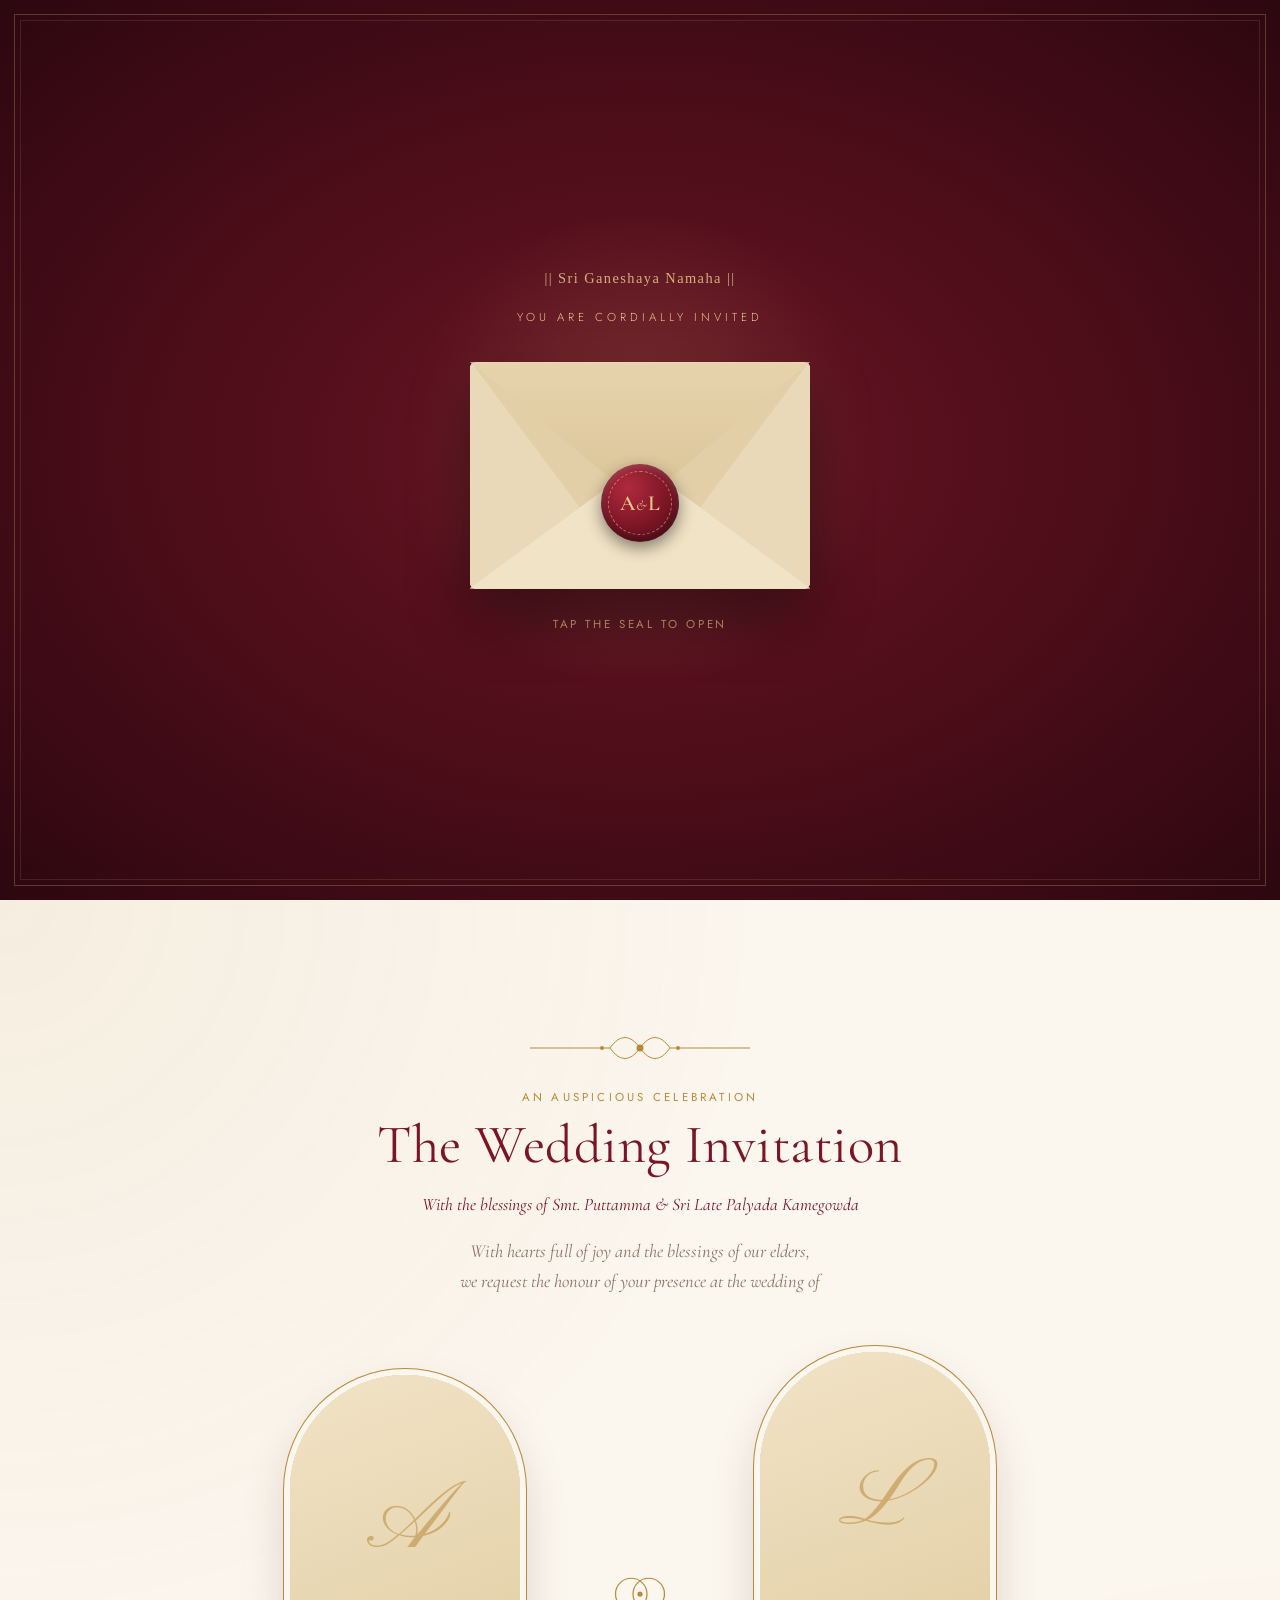
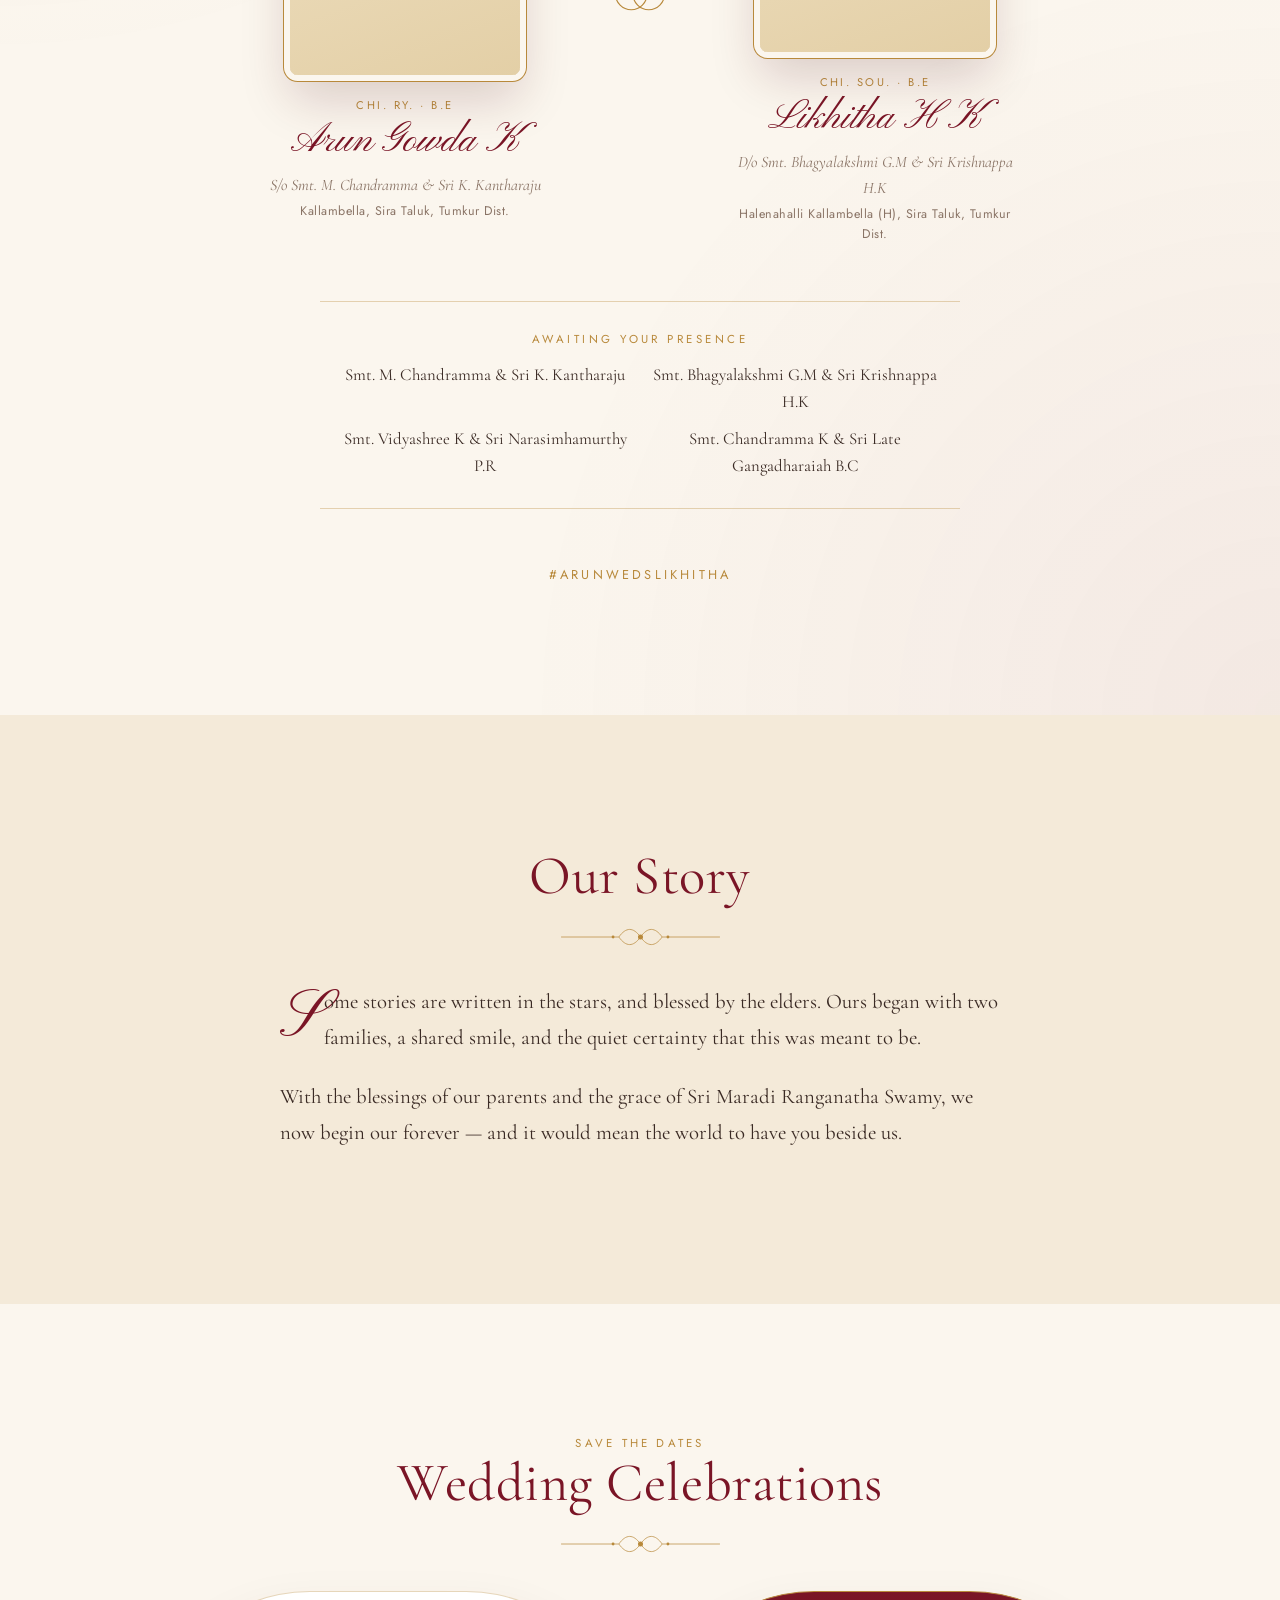
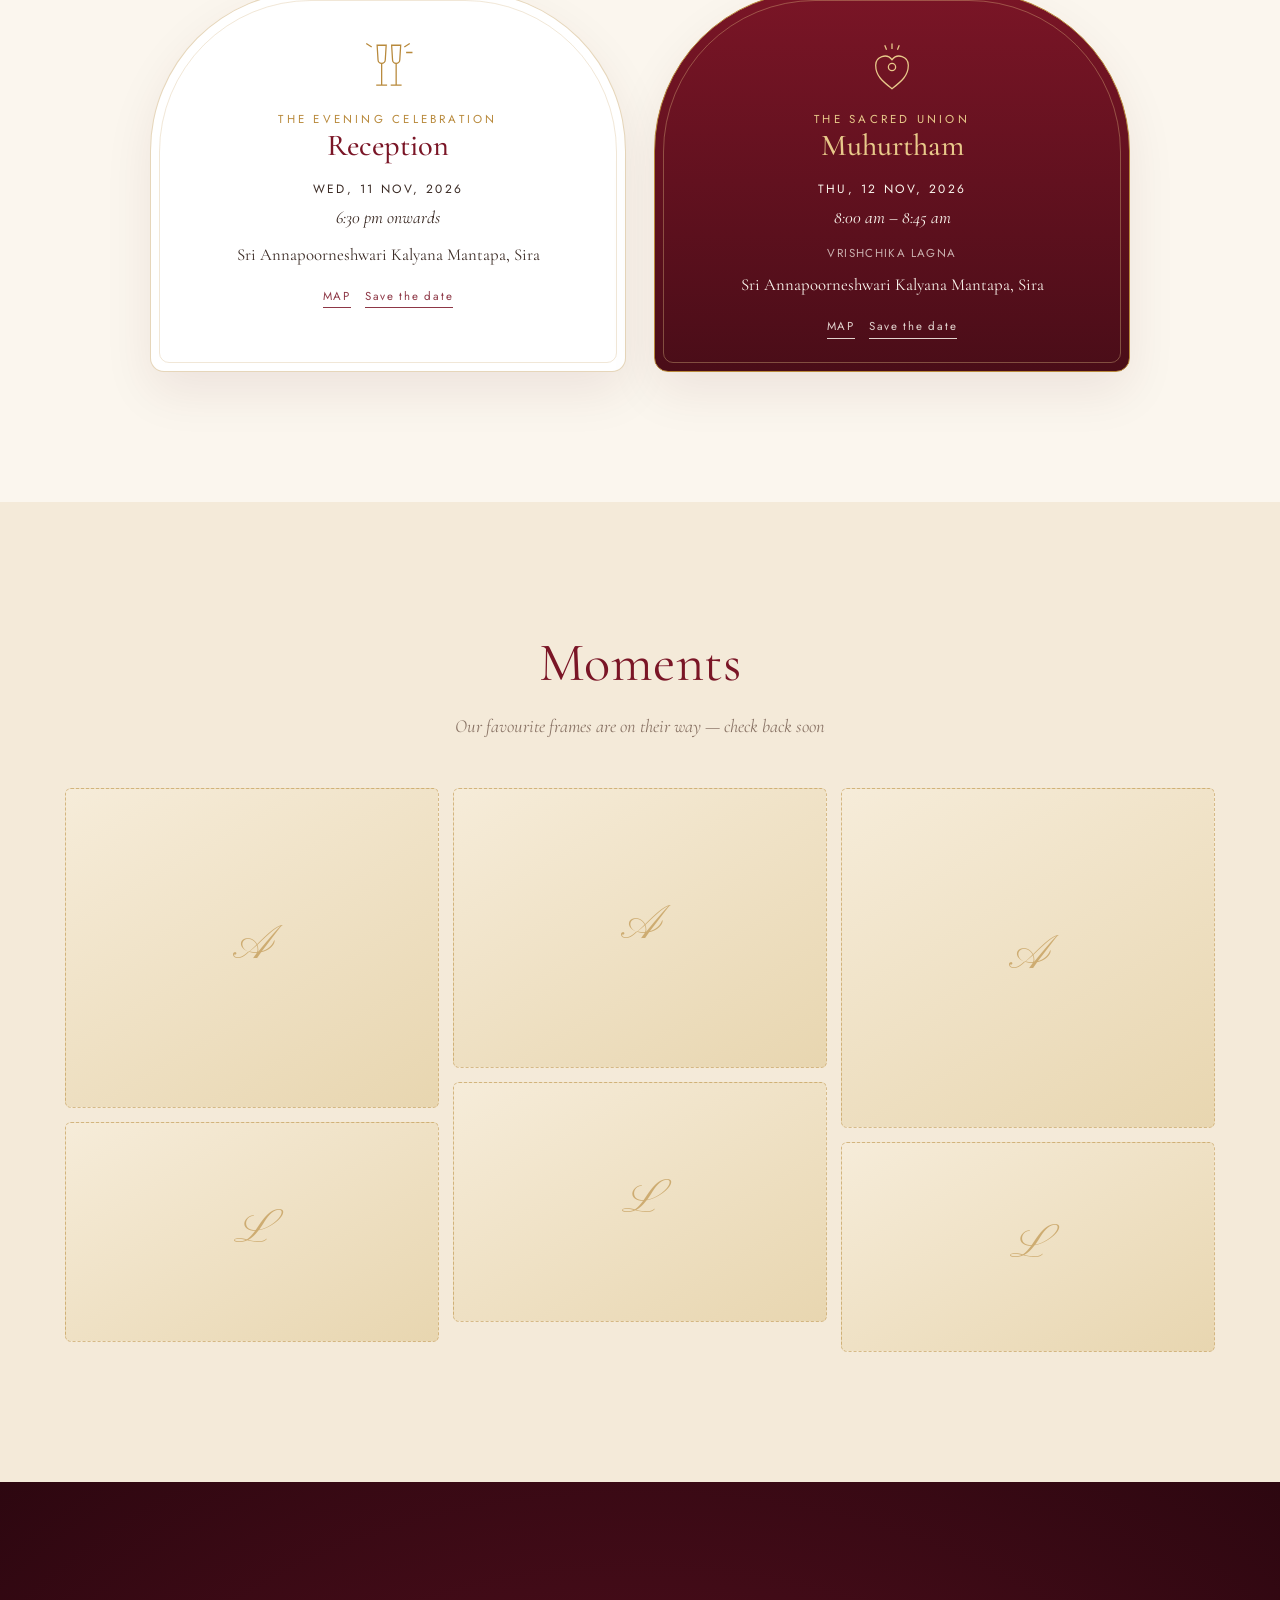
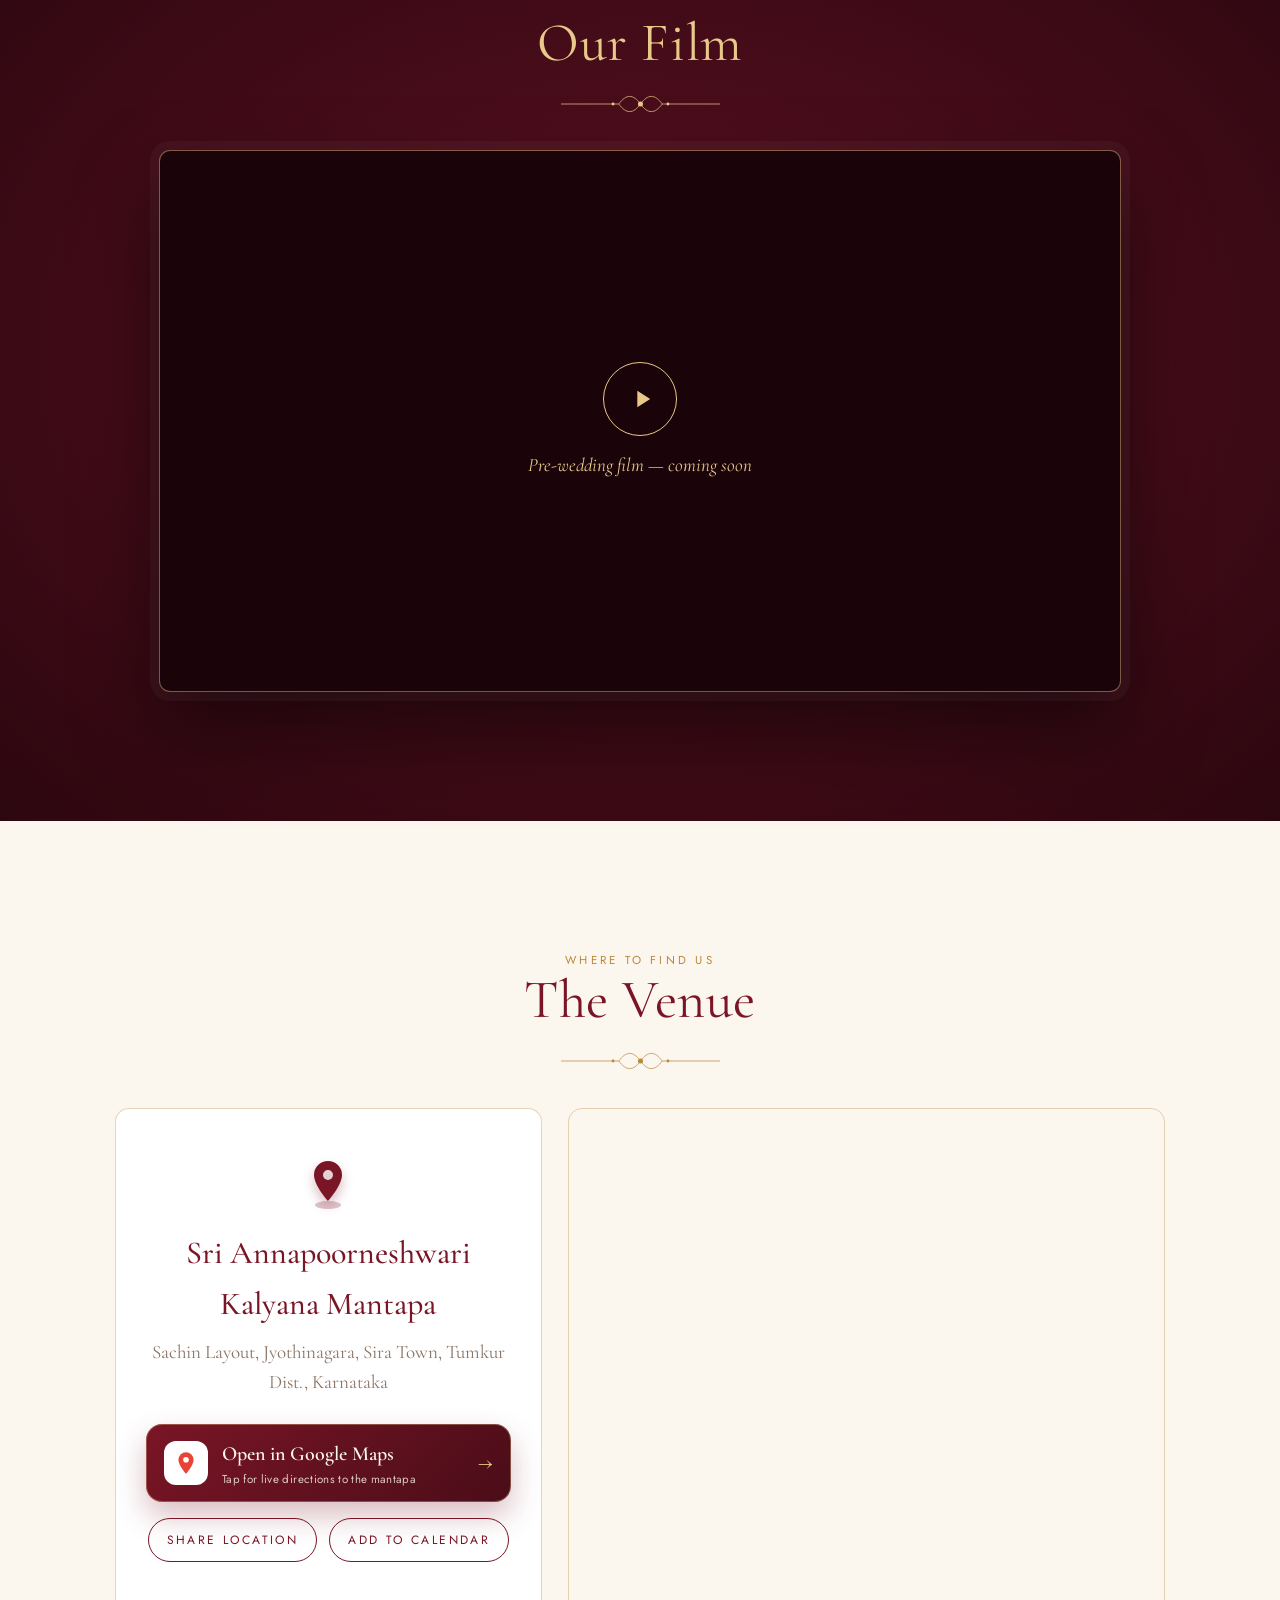
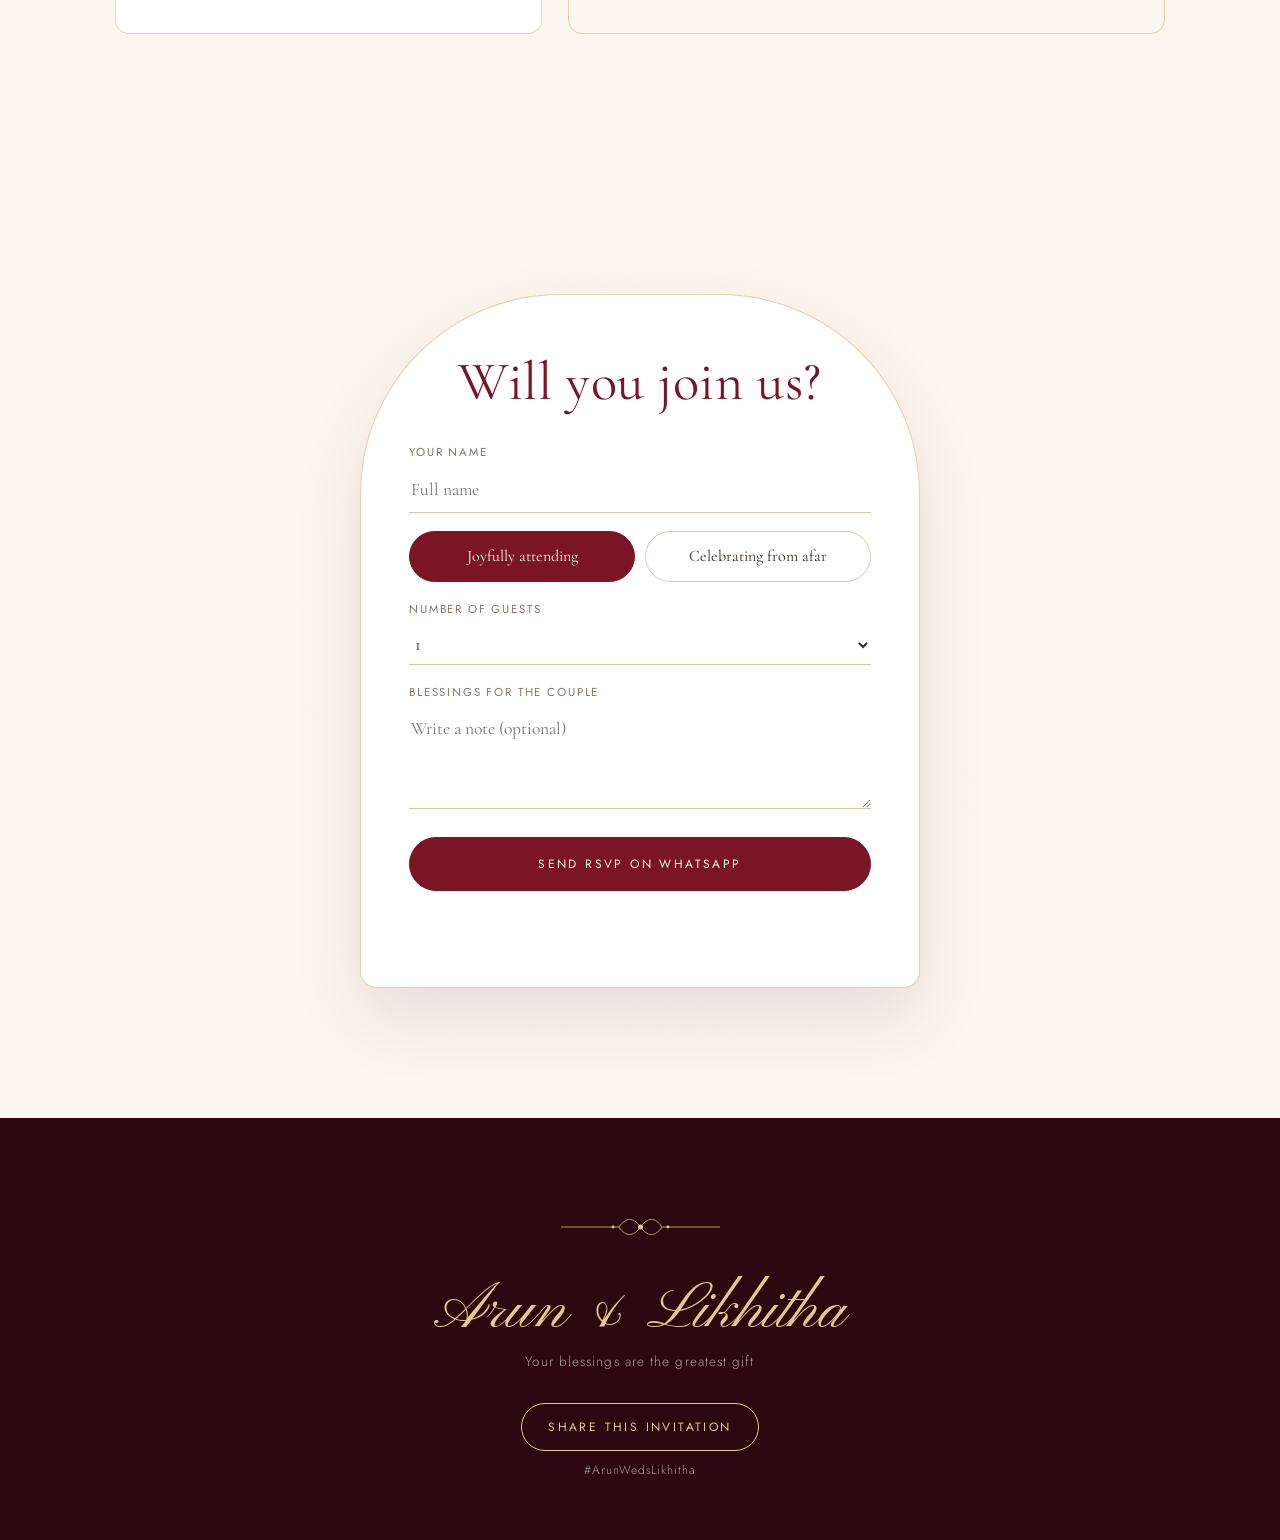
==== commit 8c2a56ba: "Make the whole invitation English-only Co-Authored-By: Claude Opus 5.5 <noreply@anthropic.com>" ====
--- a/index.html
+++ b/index.html
@@ -15,7 +15,7 @@
   <link rel="icon" href="data:image/svg+xml,%3Csvg xmlns='http://www.w3.org/2000/svg' viewBox='0 0 64 64'%3E%3Ccircle cx='32' cy='32' r='30' fill='%237a1526'/%3E%3Ctext x='32' y='42' font-size='26' text-anchor='middle' fill='%23e8c98a' font-family='serif'%3EA%26L%3C/text%3E%3C/svg%3E" />
   <link rel="preconnect" href="https://fonts.googleapis.com" />
   <link rel="preconnect" href="https://fonts.gstatic.com" crossorigin />
-  <link href="https://fonts.googleapis.com/css2?family=Cormorant+Garamond:ital,wght@0,400;0,500;0,600;1,400;1,500&family=Pinyon+Script&family=Jost:wght@300;400;500&family=Noto+Serif+Kannada:wght@400;500&display=swap" rel="stylesheet" />
+  <link href="https://fonts.googleapis.com/css2?family=Cormorant+Garamond:ital,wght@0,400;0,500;0,600;1,400;1,500&family=Pinyon+Script&family=Jost:wght@300;400;500&display=swap" rel="stylesheet" />
   <link rel="stylesheet" href="styles.css" />
 </head>
 <body class="locked">
@@ -23,7 +23,7 @@
   <!-- ============ ENVELOPE INTRO ============ -->
   <div id="intro" class="intro" aria-label="Open the invitation">
     <div class="intro-glow"></div>
-    <p class="intro-kicker">ಶ್ರೀ ಗಣೇಶಾಯ ನಮಃ</p>
+    <p class="intro-kicker">|| Sri Ganeshaya Namaha ||</p>
     <p class="intro-to">You are cordially invited</p>
     <div class="envelope" id="envelope">
       <div class="env-back"></div>
@@ -61,7 +61,7 @@
     <div class="hero-bg" id="heroBg"></div>
     <svg class="mandala" id="mandala" viewBox="-200 -200 400 400" aria-hidden="true"></svg>
     <div class="hero-inner">
-      <p class="invocation kn">ಶ್ರೀ ಗಣೇಶಾಯ ನಮಃ</p>
+      <p class="invocation kn">|| Sri Ganeshaya Namaha ||</p>
       <p class="blessing reveal" data-bind="blessing"></p>
       <p class="eyebrow reveal">Together with their families</p>
       <h1 class="names">
@@ -69,7 +69,6 @@
         <span class="weds reveal">weds</span>
         <span class="name reveal" data-bind="bride.name"></span>
       </h1>
-      <p class="names-kn kn reveal"><span data-bind="groom.kannada"></span> &nbsp;❀&nbsp; <span data-bind="bride.kannada"></span></p>
       <div class="hero-date reveal">
         <span id="heroDay"></span>
         <span class="dot"></span>
@@ -97,7 +96,7 @@
     <!-- ============ INVITATION ============ -->
     <section id="invite" class="section invite">
       <div class="ornament reveal"></div>
-      <p class="kn reveal invite-kn">ಶುಭ ವಿವಾಹ ಮಹೋತ್ಸವಕ್ಕೆ ಆದರದ ಸ್ವಾಗತ</p>
+      <p class="kn reveal invite-kn">An Auspicious Celebration</p>
       <h2 class="title reveal">The Wedding Invitation</h2>
       <p class="elders reveal" data-bind="elders"></p>
       <p class="lead reveal">
@@ -109,7 +108,6 @@
           <div class="portrait" id="groomPhoto"><span class="mono">A</span></div>
           <p class="ptitle" data-bind="groom.title"></p>
           <h3 data-bind="groom.name"></h3>
-          <p class="kn small" data-bind="groom.kannada"></p>
           <p class="parents" data-bind="groom.parents"></p>
           <p class="place" data-bind="groom.place"></p>
         </article>
@@ -120,7 +118,6 @@
           <div class="portrait" id="bridePhoto"><span class="mono">L</span></div>
           <p class="ptitle" data-bind="bride.title"></p>
           <h3 data-bind="bride.name"></h3>
-          <p class="kn small" data-bind="bride.kannada"></p>
           <p class="parents" data-bind="bride.parents"></p>
           <p class="place" data-bind="bride.place"></p>
         </article>
@@ -143,7 +140,7 @@
 
     <!-- ============ EVENTS ============ -->
     <section id="events" class="section events">
-      <p class="kn reveal">ಕಾರ್ಯಕ್ರಮಗಳು</p>
+      <p class="kn reveal">Save the Dates</p>
       <h2 class="title reveal">Wedding Celebrations</h2>
       <div class="ornament small reveal"></div>
       <div class="timeline" id="timeline"></div>
@@ -170,7 +167,7 @@
 
     <!-- ============ VENUE ============ -->
     <section id="venue" class="section venue">
-      <p class="kn reveal">ಸ್ಥಳ</p>
+      <p class="kn reveal">Where to Find Us</p>
       <h2 class="title reveal">The Venue</h2>
       <div class="ornament small reveal"></div>
       <div class="venue-grid">
@@ -223,8 +220,7 @@
   <footer class="footer">
     <div class="ornament small light"></div>
     <p class="script big">Arun &amp; Likhitha</p>
-    <p class="kn">ನಿಮ್ಮ ಆಶೀರ್ವಾದವೇ ನಮಗೆ ಉಡುಗೊರೆ</p>
-    <p class="muted">Your blessings are the greatest gift</p>
+        <p class="muted">Your blessings are the greatest gift</p>
     <button class="btn ghost light" id="shareBtn" type="button">Share this invitation</button>
     <p class="muted tiny" data-bind="hashtag"></p>
   </footer>
--- a/styles.css
+++ b/styles.css
@@ -27,7 +27,7 @@
 }
 body.locked { overflow: hidden; height: 100vh; }
 img { max-width: 100%; display: block; }
-.kn { font-family: var(--kn); color: var(--gold); letter-spacing: .02em; font-size: .95rem; }
+.kn { font-family: var(--sans); font-weight: 400; color: var(--gold); text-transform: uppercase; letter-spacing: .28em; font-size: .72rem; }
 .script { font-family: var(--script); font-weight: 400; }
 .muted { color: rgba(255,255,255,.6); font-family: var(--sans); font-weight: 300; font-size: .85rem; letter-spacing: .08em; }
 .tiny { font-size: .75rem; margin-top: 10px; }
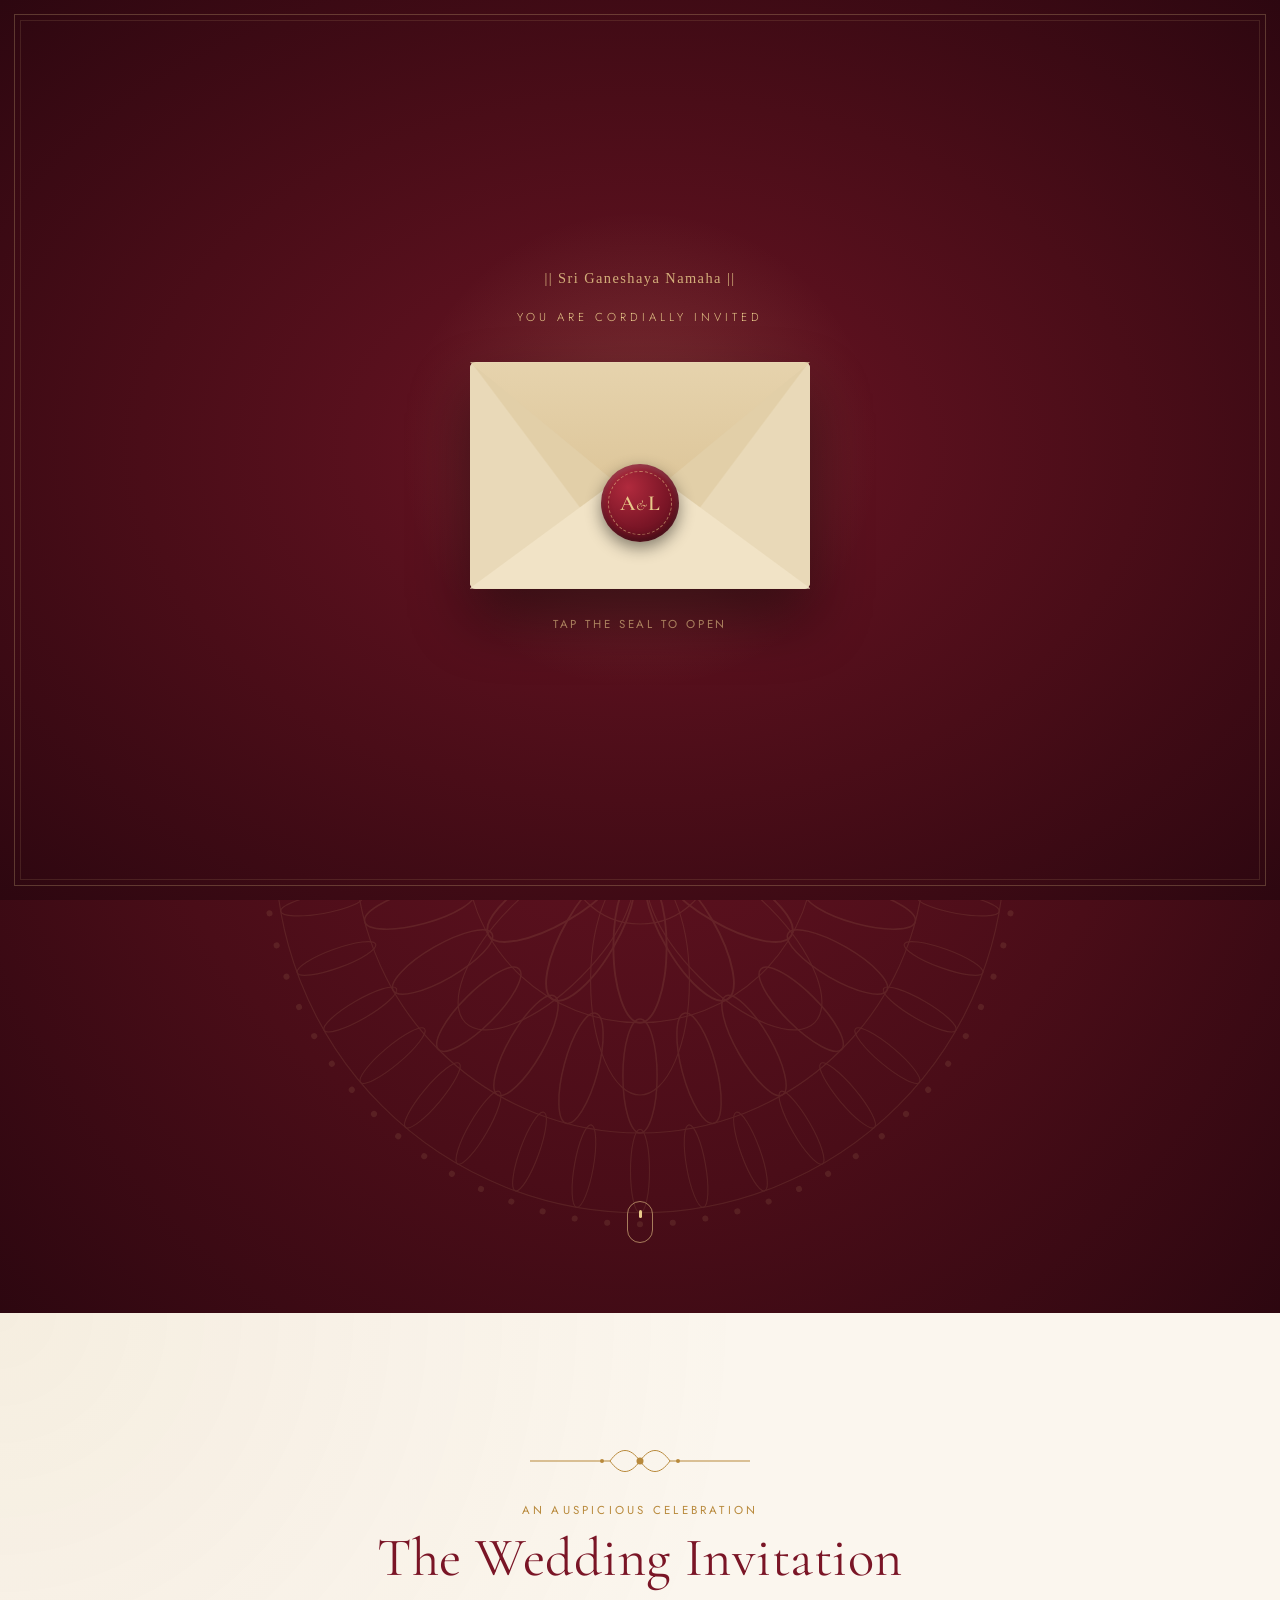
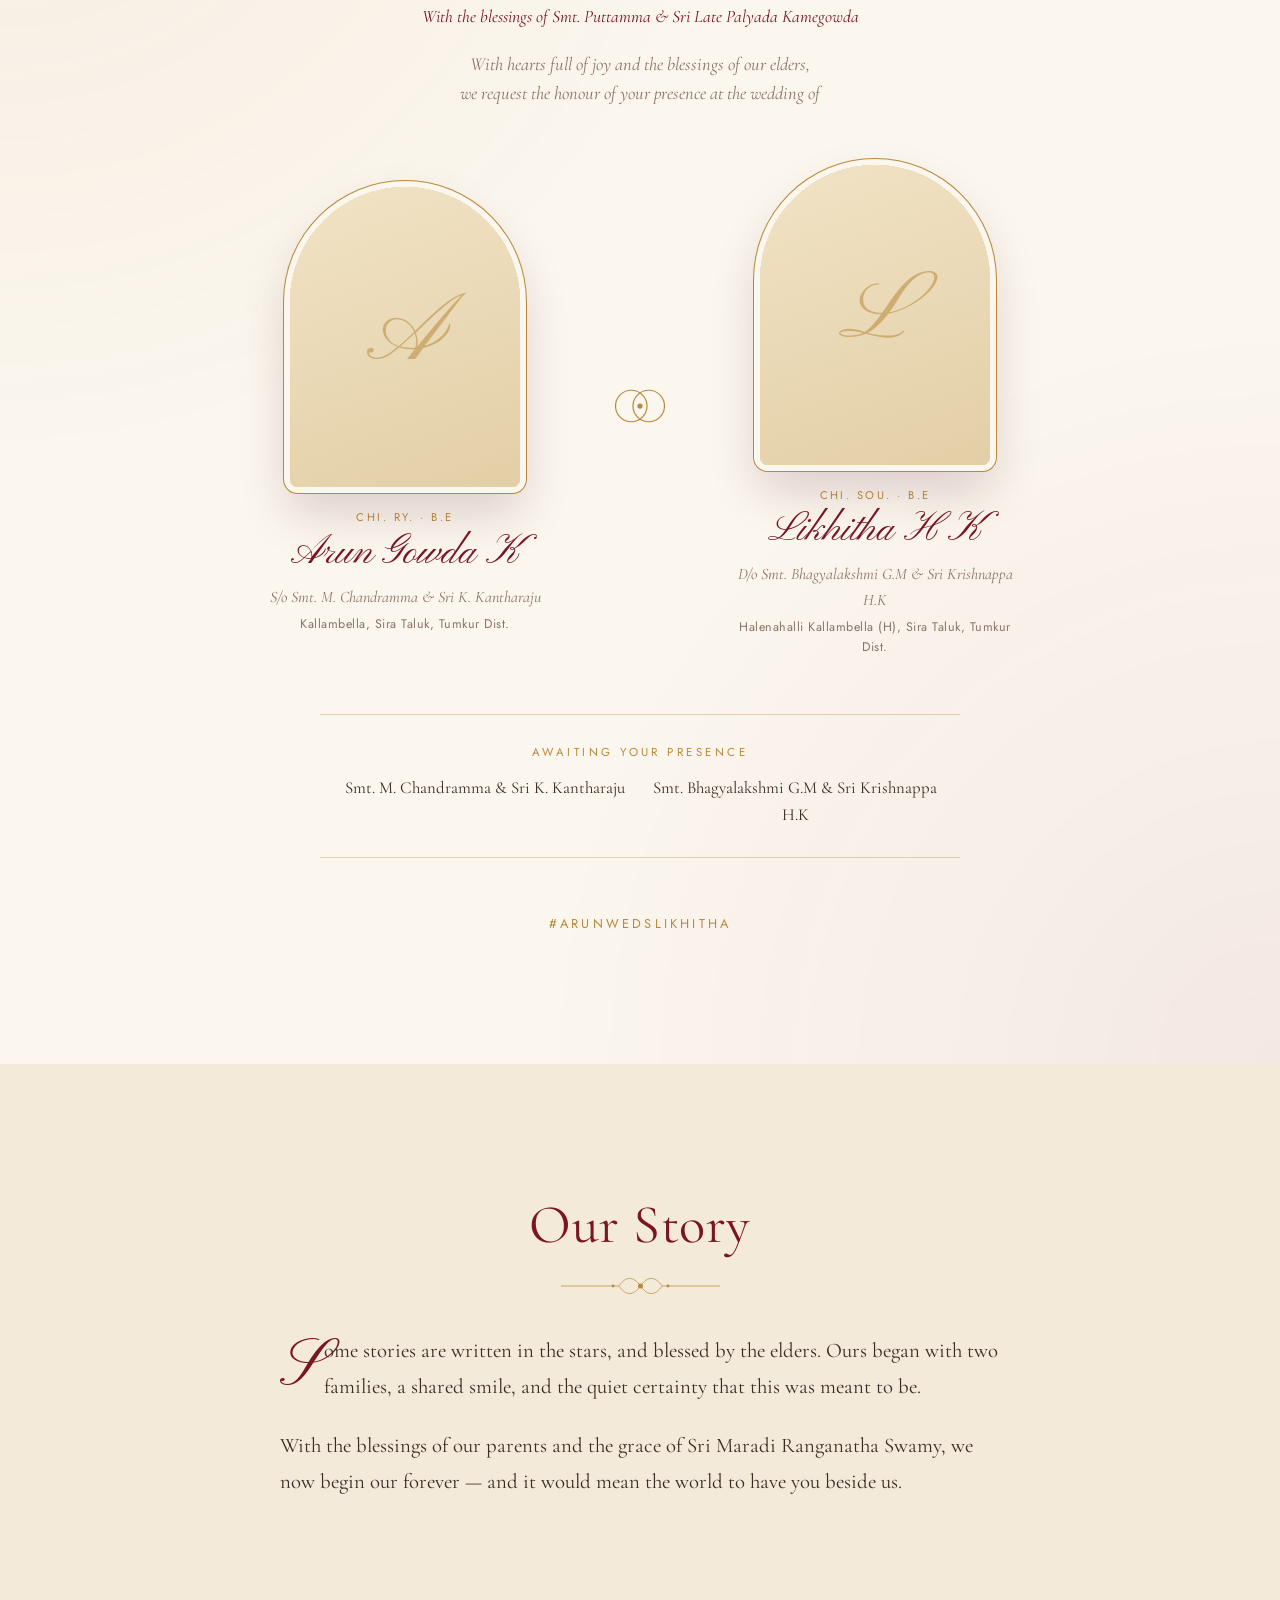
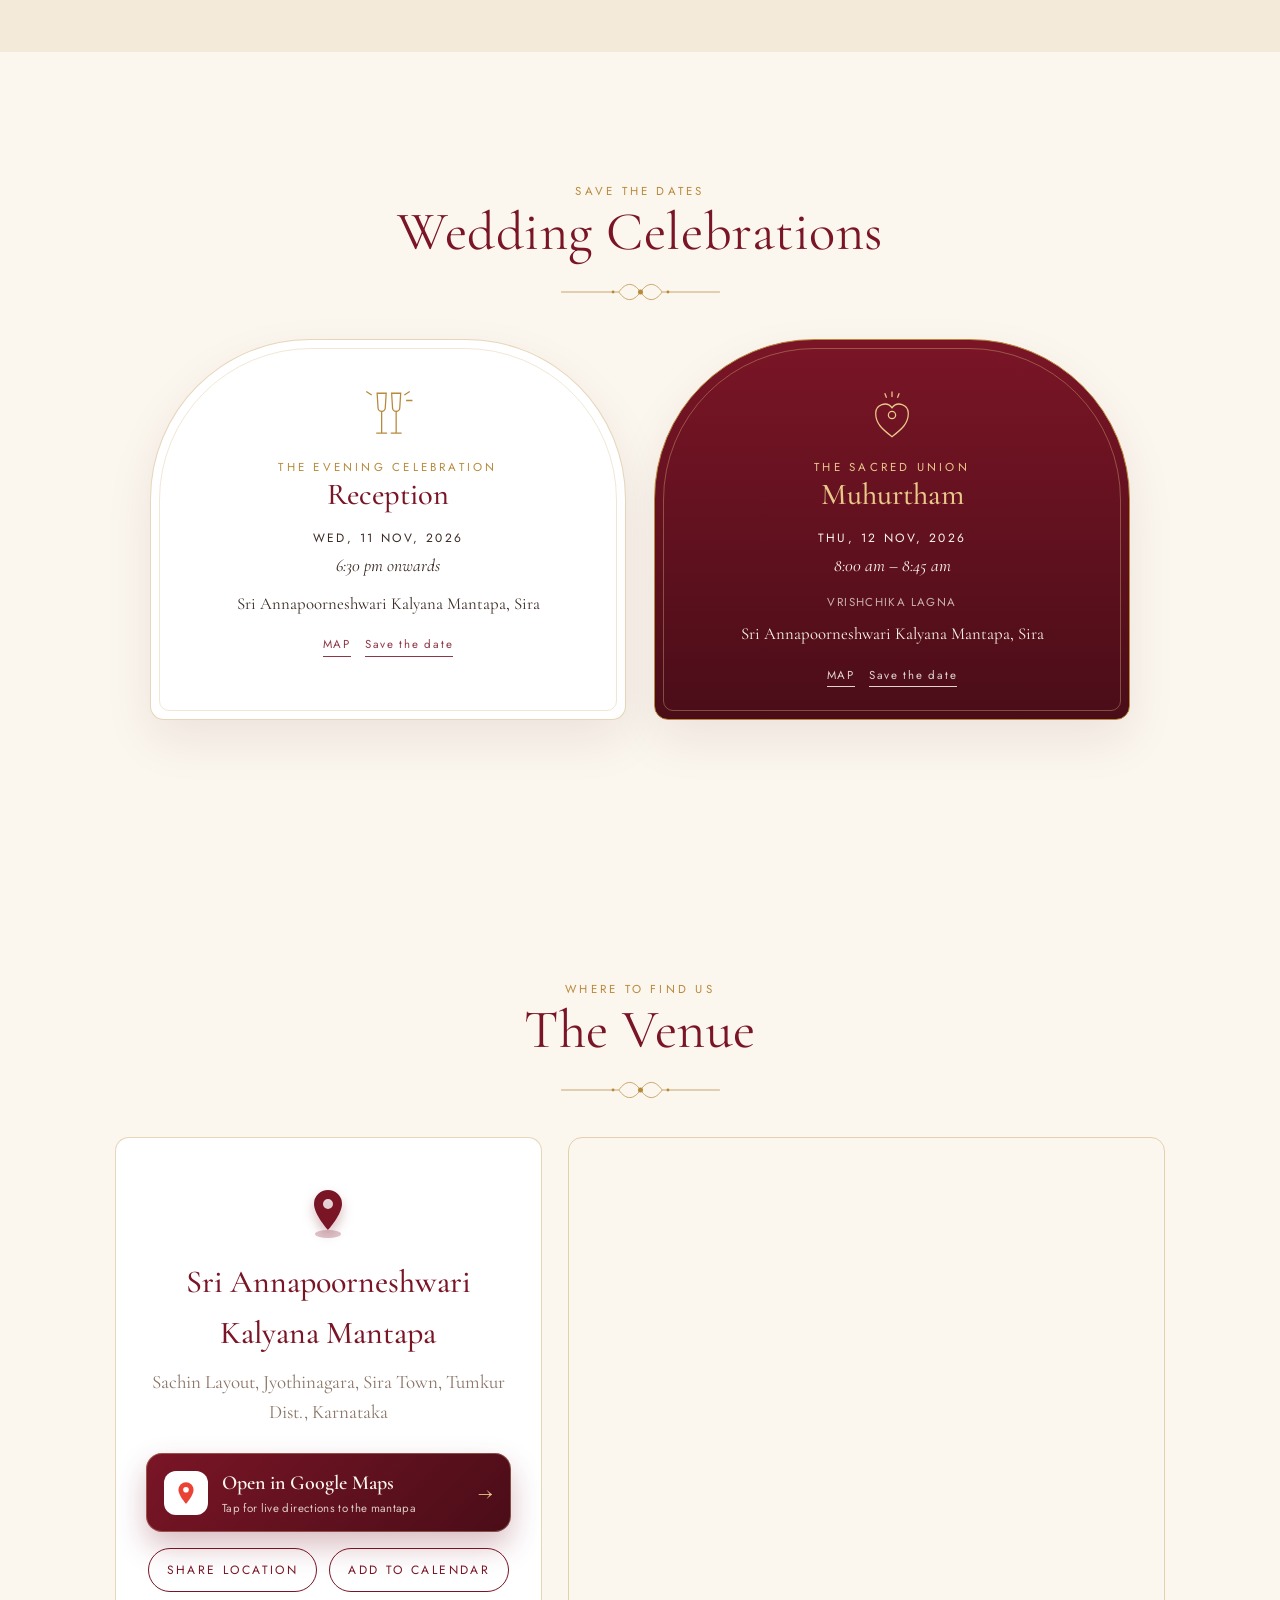
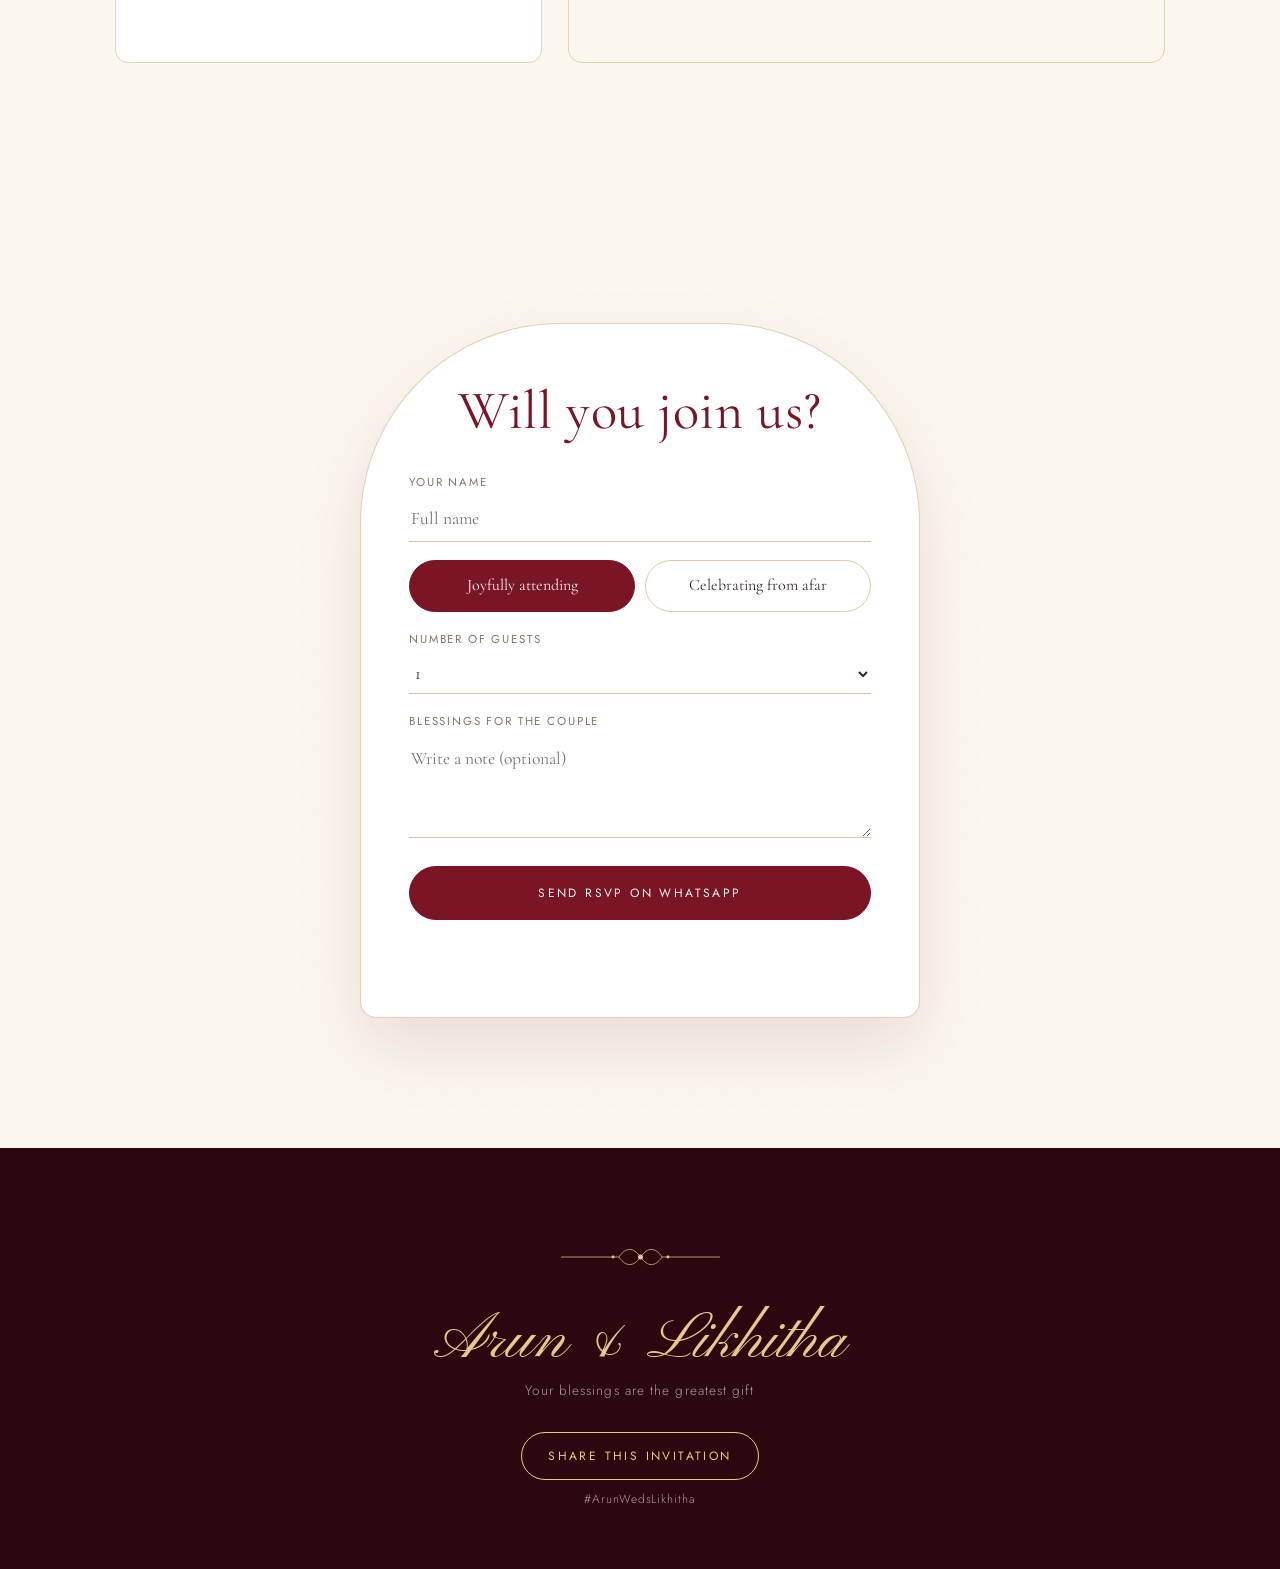
==== commit d8f5c4e3: "Cache-bust CSS/JS so visitors always get the latest invitation Co-Authored-By: Claude Opus 5.5 <nore" ====
--- a/index.html
+++ b/index.html
@@ -6,17 +6,21 @@
   <title>Arun & Likhitha — Wedding Invitation</title>
   <meta name="description" content="With the blessings of our families, Arun Gowda K & Likhitha H K invite you to celebrate their wedding." />
   <meta name="theme-color" content="#4a0d18" />
+  <meta http-equiv="Cache-Control" content="no-cache, must-revalidate" />
   <!-- WhatsApp / social preview. Set og:image to an absolute URL once hosted. -->
   <meta property="og:title" content="Arun ❤ Likhitha — 12 November 2026, Sira" />
   <meta property="og:description" content="Join us as we begin our forever. Tap to open the invitation." />
   <meta property="og:type" content="website" />
-  <meta property="og:image" content="https://vincentthrives.github.io/arun-weds-likhitha/assets/photos/og-cover.jpg" />
+  <meta property="og:image" content="https://vincentthrives.github.io/arun-weds-likhitha/share/og-cover.jpg" />
+  <meta property="og:image:width" content="1200" />
+  <meta property="og:image:height" content="630" />
+  <meta name="twitter:card" content="summary_large_image" />
   <meta property="og:url" content="https://vincentthrives.github.io/arun-weds-likhitha/" />
   <link rel="icon" href="data:image/svg+xml,%3Csvg xmlns='http://www.w3.org/2000/svg' viewBox='0 0 64 64'%3E%3Ccircle cx='32' cy='32' r='30' fill='%237a1526'/%3E%3Ctext x='32' y='42' font-size='26' text-anchor='middle' fill='%23e8c98a' font-family='serif'%3EA%26L%3C/text%3E%3C/svg%3E" />
   <link rel="preconnect" href="https://fonts.googleapis.com" />
   <link rel="preconnect" href="https://fonts.gstatic.com" crossorigin />
   <link href="https://fonts.googleapis.com/css2?family=Cormorant+Garamond:ital,wght@0,400;0,500;0,600;1,400;1,500&family=Pinyon+Script&family=Jost:wght@300;400;500&display=swap" rel="stylesheet" />
-  <link rel="stylesheet" href="styles.css" />
+  <link rel="stylesheet" href="styles.css?v=202610310007" />
 </head>
 <body class="locked">
 
@@ -233,7 +237,7 @@
     <button class="lb-next" aria-label="Next">&#8250;</button>
   </div>
 
-  <script src="config.js"></script>
-  <script src="app.js"></script>
+  <script src="config.js?v=202610310007"></script>
+  <script src="app.js?v=202610310007"></script>
 </body>
 </html>
--- a/styles.css
+++ b/styles.css
@@ -383,3 +383,11 @@
 .soc.wa::after { content: ""; position: absolute; width: 42px; height: 42px; border-radius: 50%; animation: waPing 2.6s ease-out infinite; pointer-events: none; }
 @keyframes waPing { 0% { box-shadow: 0 0 0 0 rgba(37,211,102,.5); } 100% { box-shadow: 0 0 0 14px rgba(37,211,102,0); } }
 @media (max-width: 760px) { .social { right: 12px; gap: 8px; } .soc { width: 38px; height: 38px; } .soc.wa::after { width: 38px; height: 38px; } .soc svg { width: 19px; height: 19px; } }
+
+/* ---- hero with couple photo: photo on top, details below ---- */
+.hero.photo { place-items: end center; padding-top: 52vh; }
+.hero.photo .hero-bg { inset: 0 0 auto 0; height: 80vh; background-position: 50% 28%; }
+.hero.photo .hero-bg.has-img::after {
+  background: linear-gradient(180deg, rgba(45,7,16,.45) 0%, rgba(45,7,16,.08) 16%, rgba(45,7,16,0) 40%, rgba(74,13,24,.55) 62%, rgba(74,13,24,.92) 82%, #4f0e1a 100%); }
+.hero.photo .mandala { top: 52vh; opacity: .1; }
+@media (min-width: 761px) { .hero.photo { padding-top: 60vh; } .hero.photo .hero-bg { height: 92vh; background-position: 50% 32%; } }
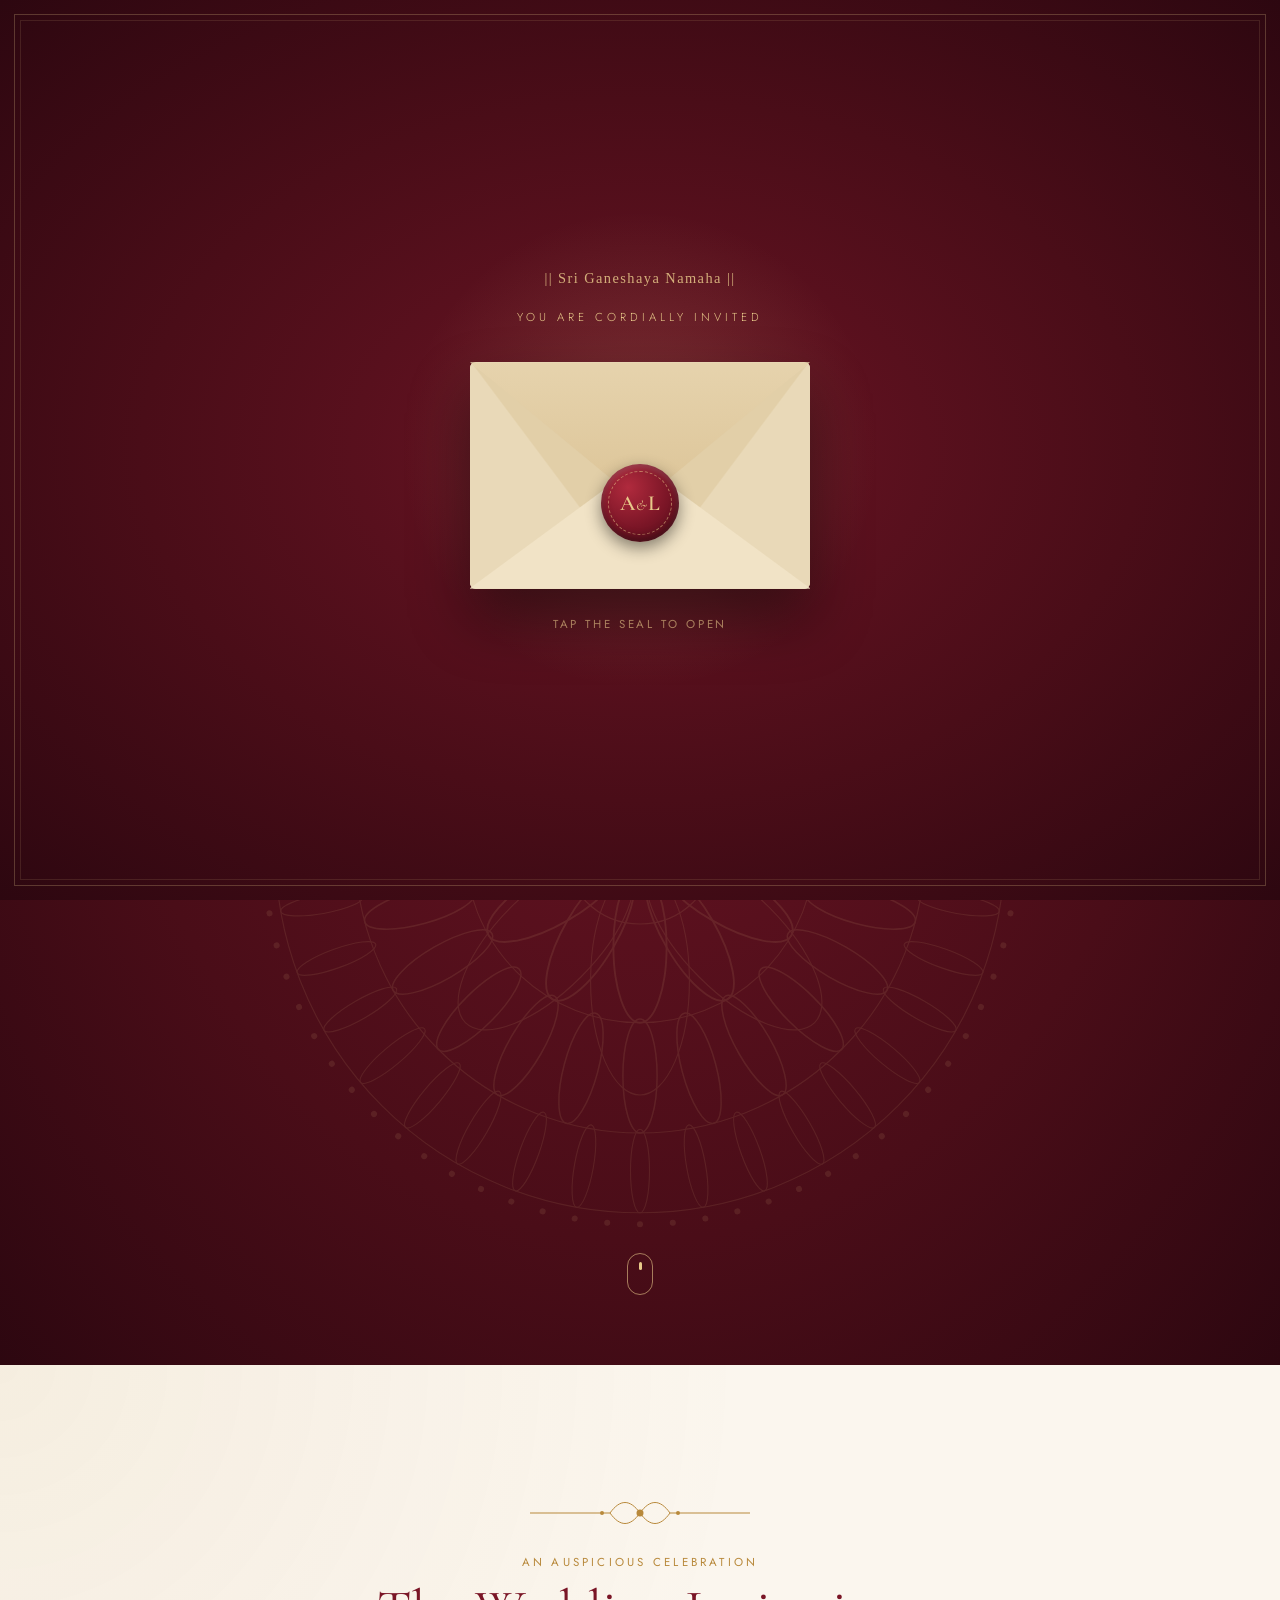
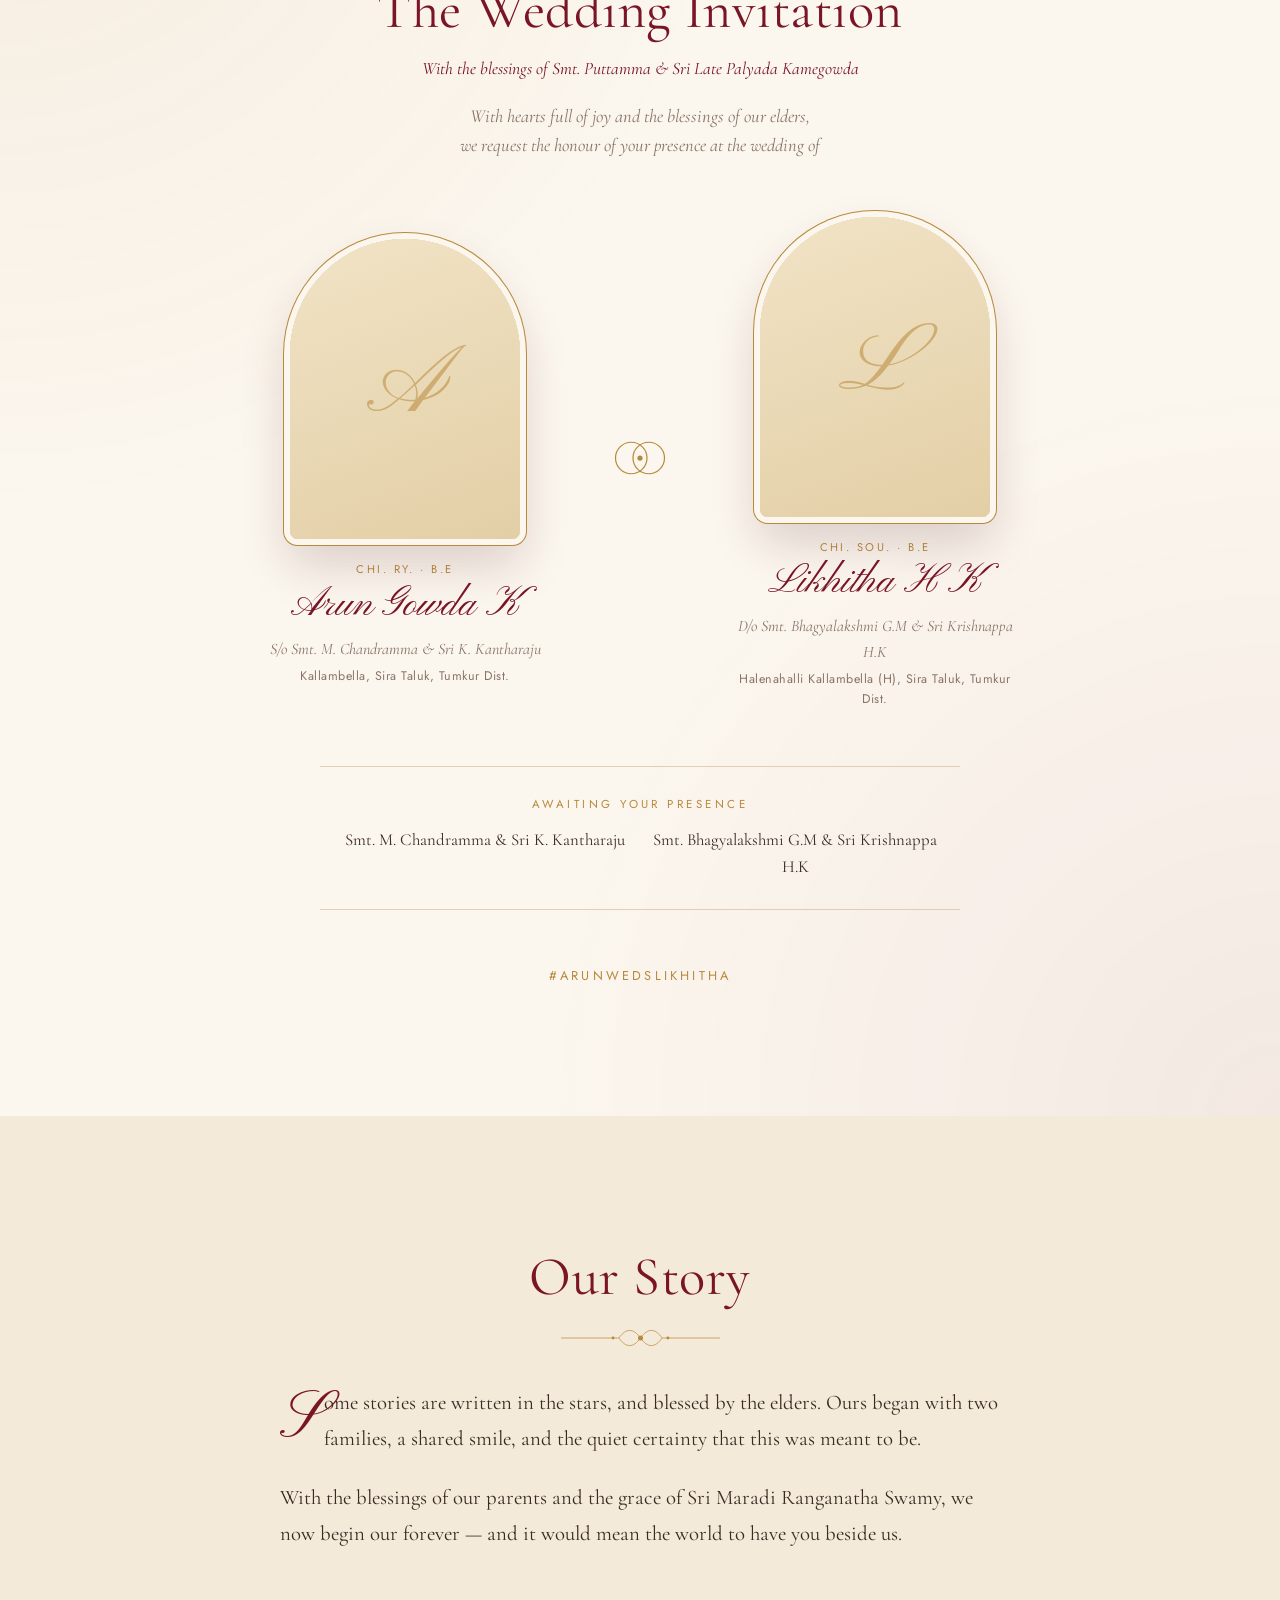
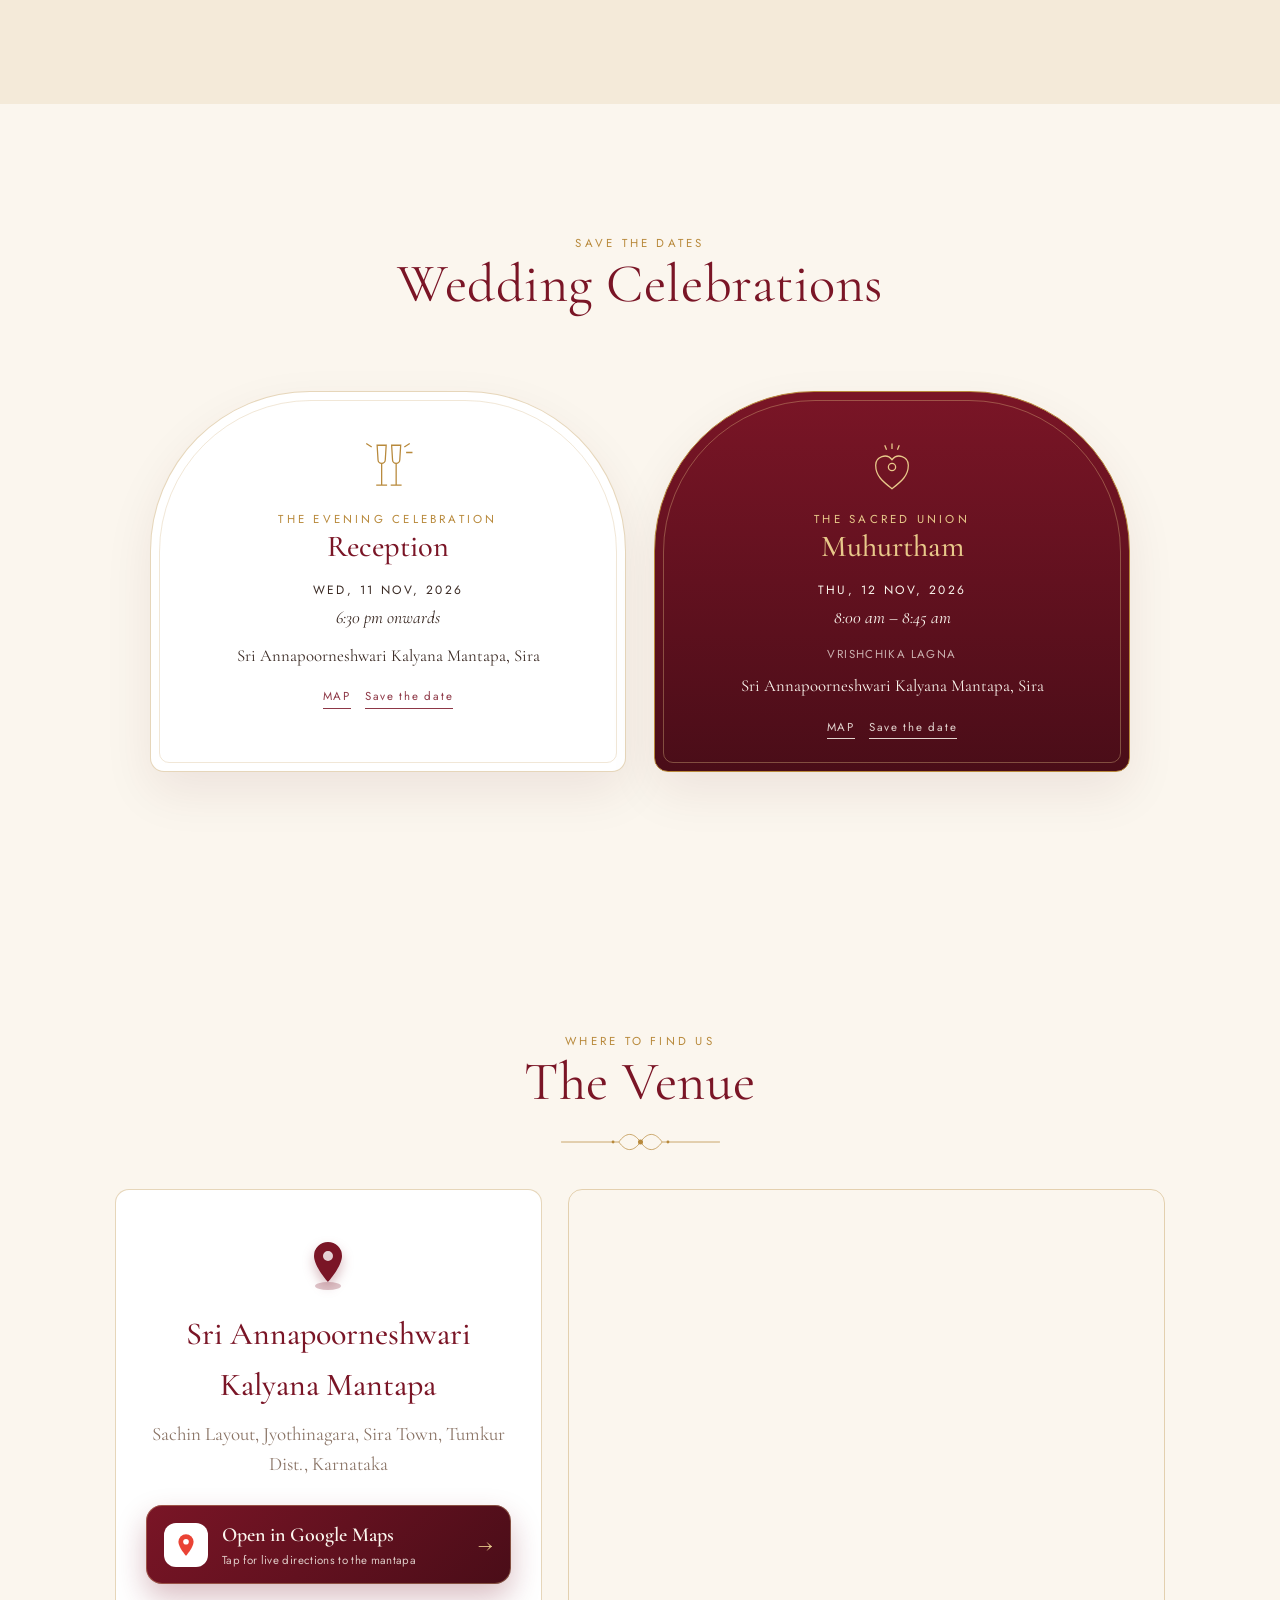
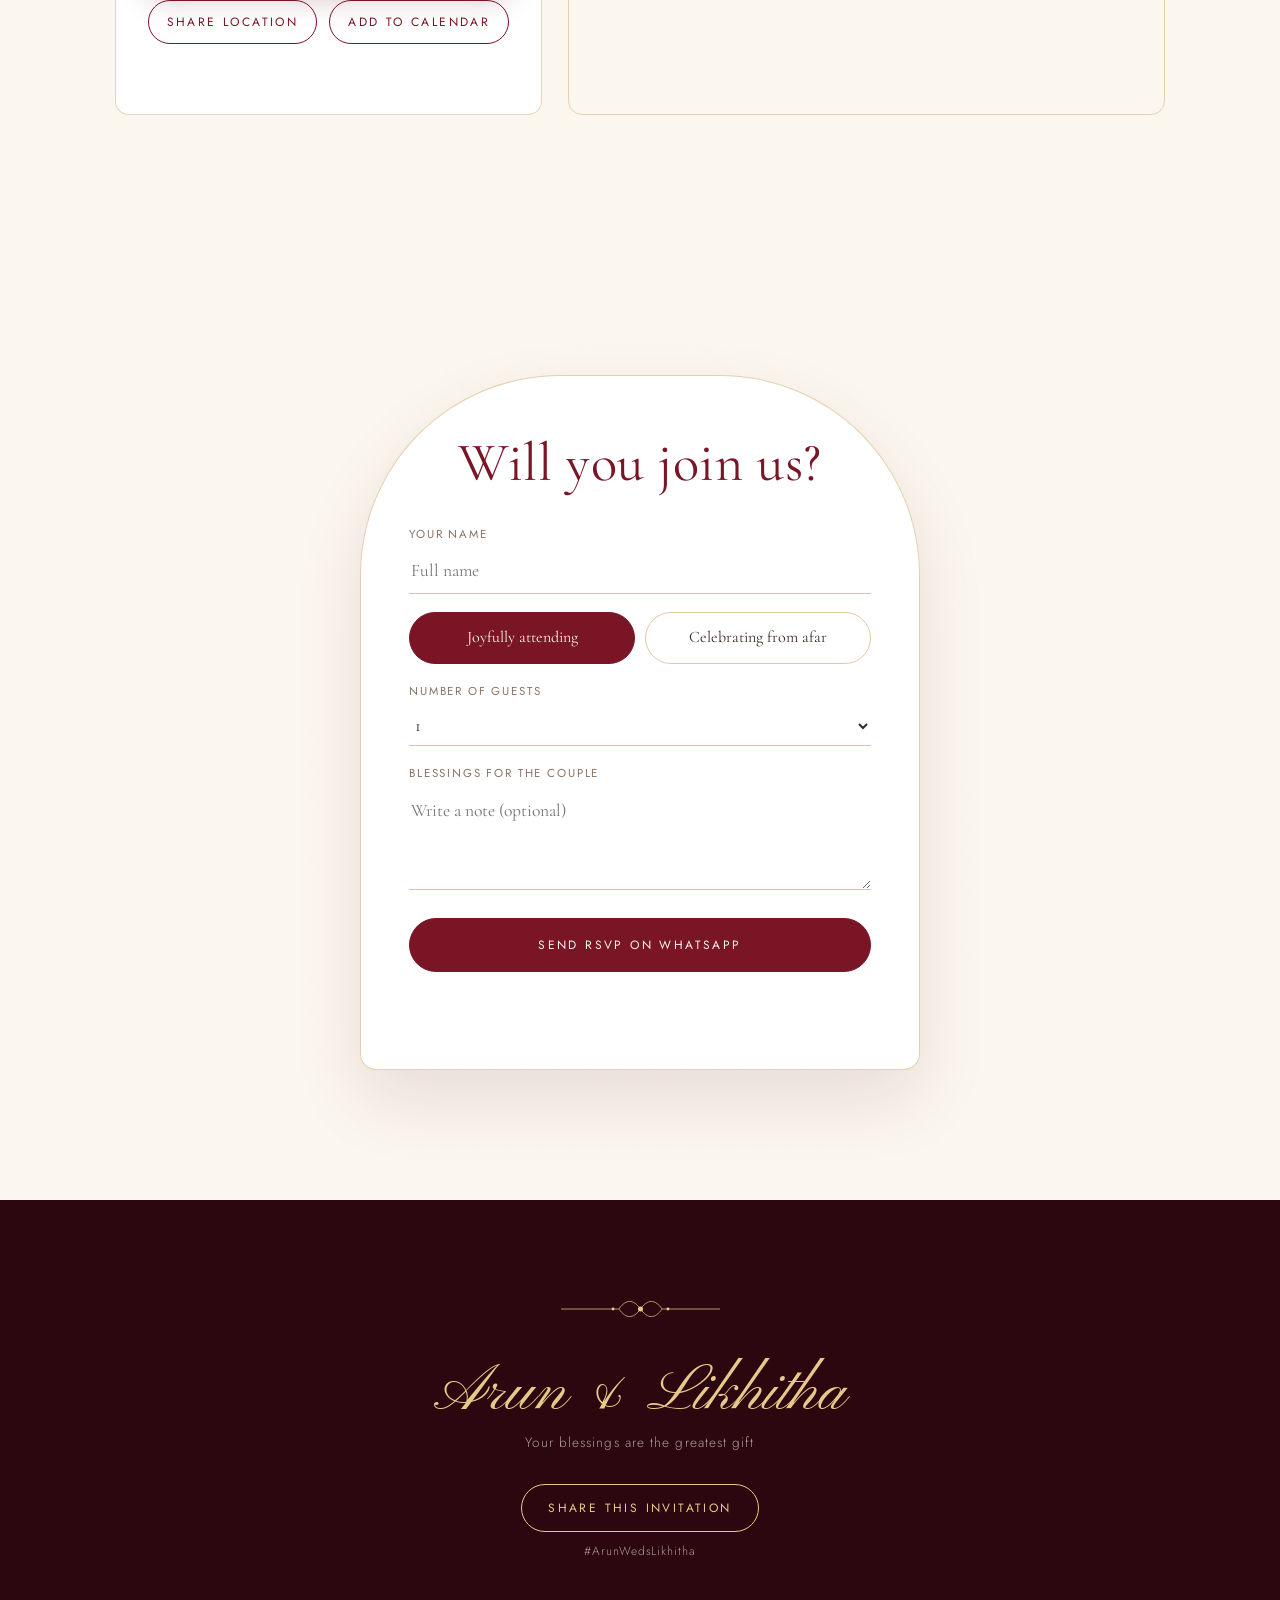
==== commit 7cbacfa2: "Hero: merged groom and bride portrait collage instead of steps photo Co-Authored-By: Claude Opus 5.5" ====
--- a/index.html
+++ b/index.html
@@ -20,7 +20,7 @@
   <link rel="preconnect" href="https://fonts.googleapis.com" />
   <link rel="preconnect" href="https://fonts.gstatic.com" crossorigin />
   <link href="https://fonts.googleapis.com/css2?family=Cormorant+Garamond:ital,wght@0,400;0,500;0,600;1,400;1,500&family=Pinyon+Script&family=Jost:wght@300;400;500&display=swap" rel="stylesheet" />
-  <link rel="stylesheet" href="styles.css?v=202610310007" />
+  <link rel="stylesheet" href="styles.css?v=202610310019" />
 </head>
 <body class="locked">
 
@@ -237,7 +237,7 @@
     <button class="lb-next" aria-label="Next">&#8250;</button>
   </div>
 
-  <script src="config.js?v=202610310007"></script>
-  <script src="app.js?v=202610310007"></script>
+  <script src="config.js?v=202610310019"></script>
+  <script src="app.js?v=202610310019"></script>
 </body>
 </html>
--- a/styles.css
+++ b/styles.css
@@ -391,3 +391,21 @@
   background: linear-gradient(180deg, rgba(45,7,16,.45) 0%, rgba(45,7,16,.08) 16%, rgba(45,7,16,0) 40%, rgba(74,13,24,.55) 62%, rgba(74,13,24,.92) 82%, #4f0e1a 100%); }
 .hero.photo .mandala { top: 52vh; opacity: .1; }
 @media (min-width: 761px) { .hero.photo { padding-top: 60vh; } .hero.photo .hero-bg { height: 92vh; background-position: 50% 32%; } }
+
+/* ---- hero collage: groom + bride portraits merged ---- */
+.hero.collage-mode { padding-top: calc(min(70vh, 112vw) - 90px); }
+.hero.collage-mode .hero-bg { height: min(70vh, 112vw); background: none; }
+.hero.collage-mode .collage { position: absolute; inset: 0; display: flex; justify-content: center; }
+.hero.collage-mode .half { flex: 0 0 min(50%, 400px); background-size: cover; background-repeat: no-repeat; }
+.hero.collage-mode .half:first-child { background-position: 30% 30%;
+  -webkit-mask-image: linear-gradient(to right, #000 78%, transparent 100%); mask-image: linear-gradient(to right, #000 78%, transparent 100%); }
+.hero.collage-mode .half:last-child { margin-left: -14%; flex-basis: min(64%, 470px); background-size: auto 128%; background-position: 62% 14%;
+  -webkit-mask-image: linear-gradient(to right, transparent 0%, #000 24%); mask-image: linear-gradient(to right, transparent 0%, #000 24%); }
+.hero.collage-mode .hero-bg.has-img::after {
+  background: linear-gradient(180deg, rgba(45,7,16,.35) 0%, rgba(45,7,16,0) 18%, rgba(45,7,16,0) 55%, rgba(74,13,24,.75) 82%, #4f0e1a 100%); }
+@media (min-width: 761px) {
+  .hero.collage-mode { padding-top: calc(78vh - 110px); }
+  .hero.collage-mode .hero-bg { height: 78vh; }
+  .hero.collage-mode .half:first-child { -webkit-mask-image: linear-gradient(to right, transparent 0%, #000 16%, #000 78%, transparent 100%); mask-image: linear-gradient(to right, transparent 0%, #000 16%, #000 78%, transparent 100%); }
+  .hero.collage-mode .half:last-child { margin-left: -90px; flex-basis: 420px; -webkit-mask-image: linear-gradient(to right, transparent 0%, #000 22%, #000 84%, transparent 100%); mask-image: linear-gradient(to right, transparent 0%, #000 22%, #000 84%, transparent 100%); }
+}
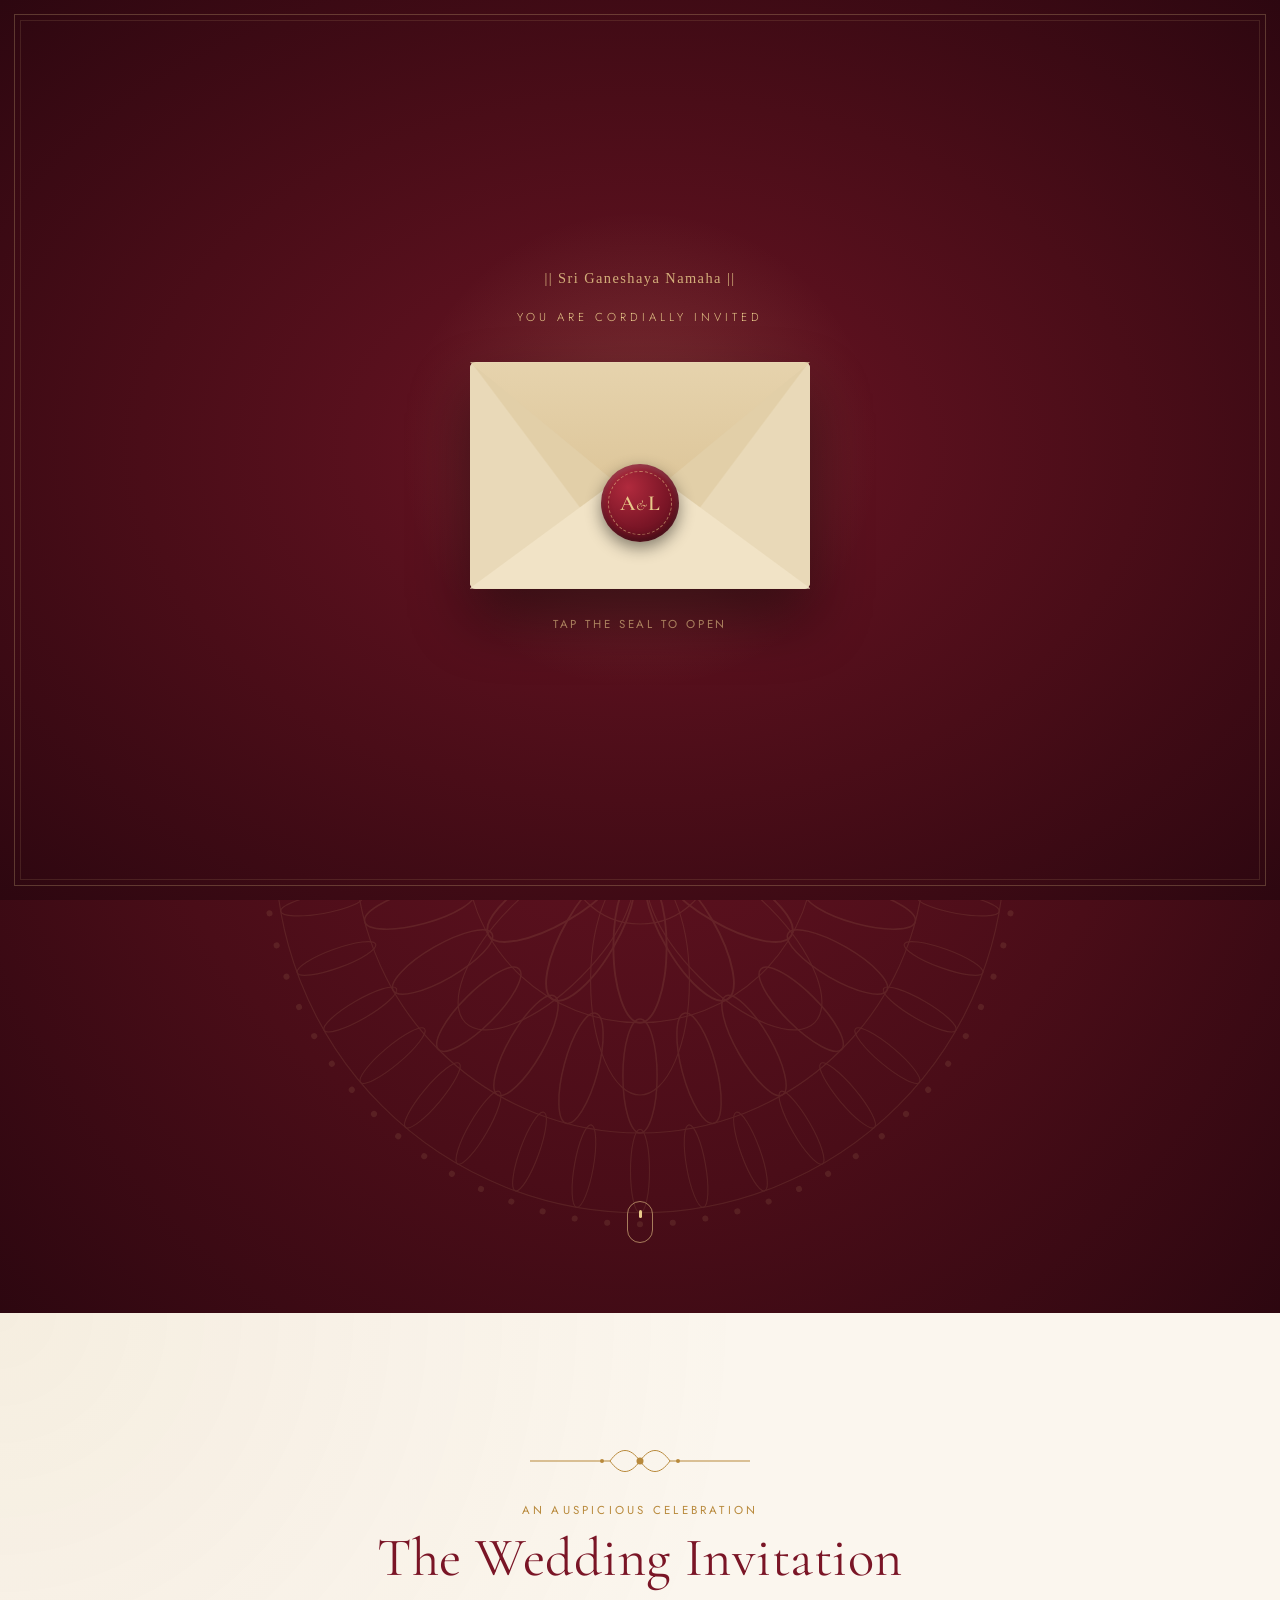
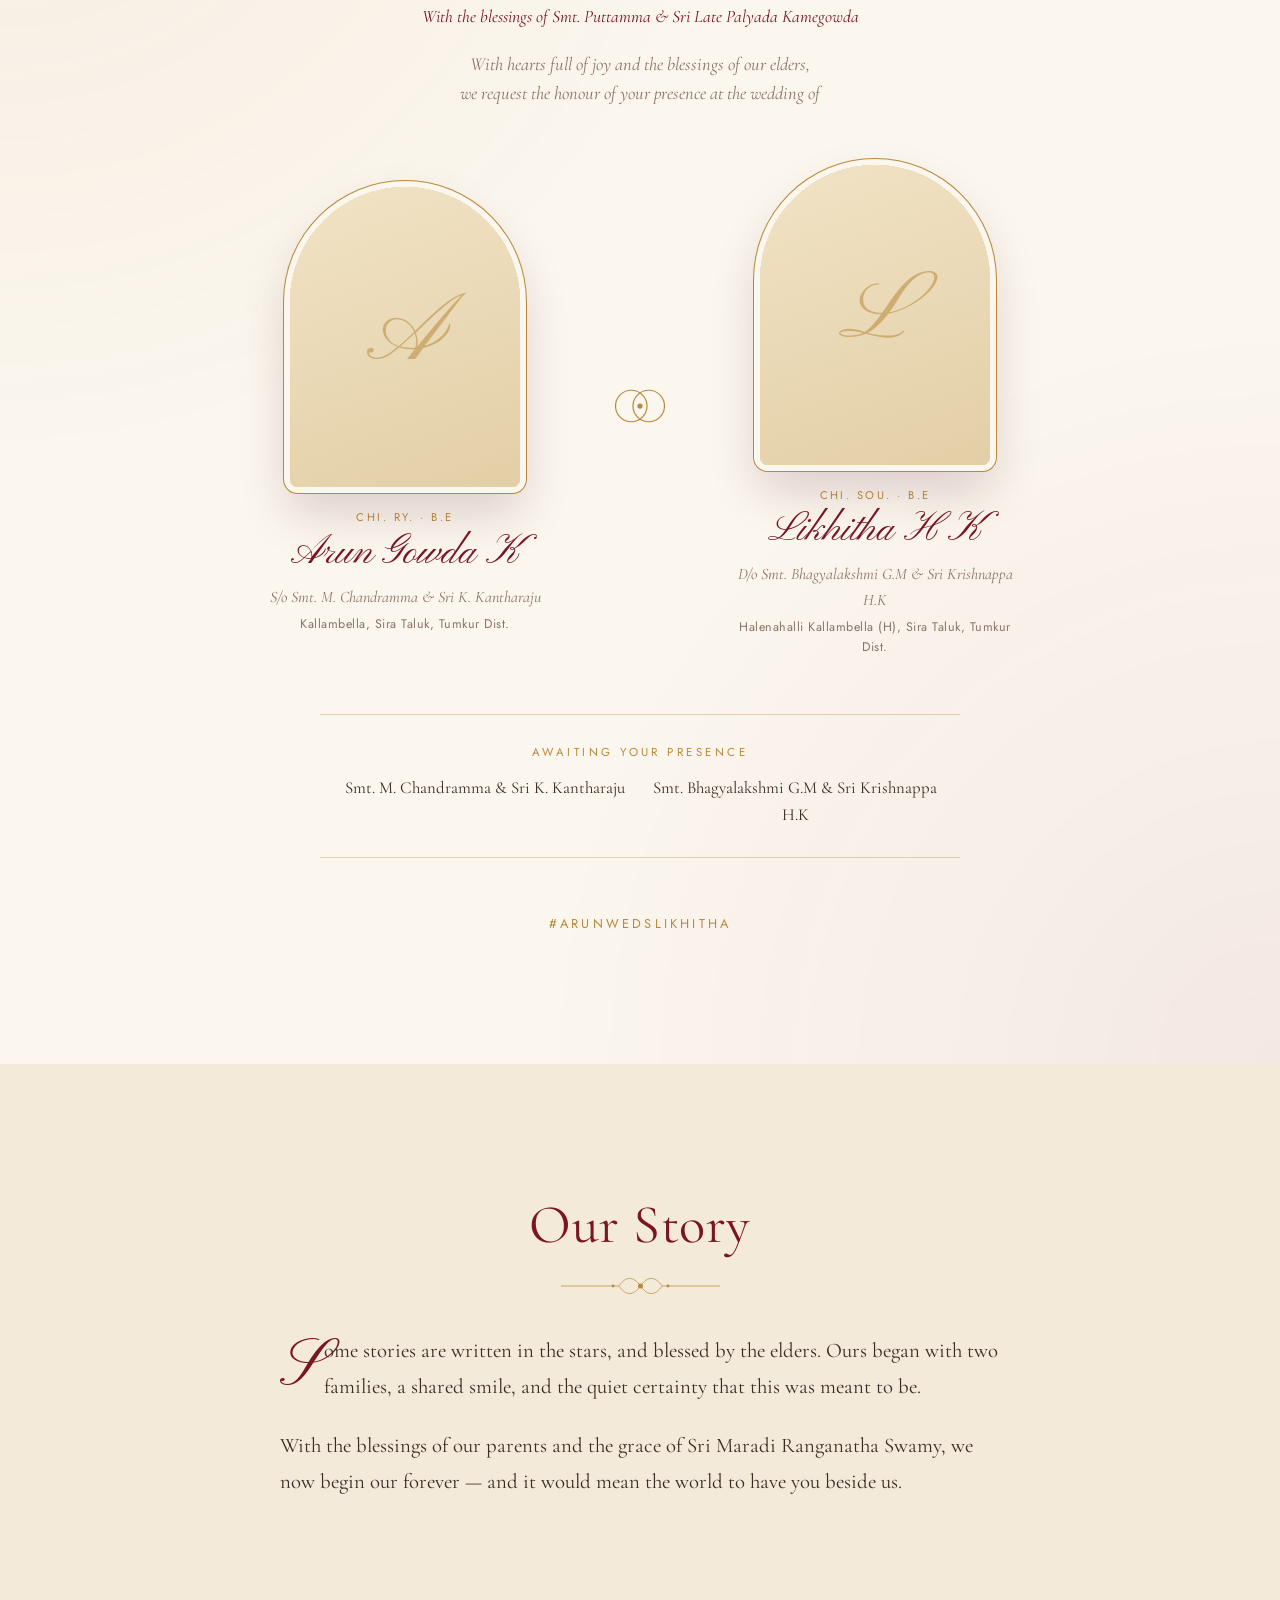
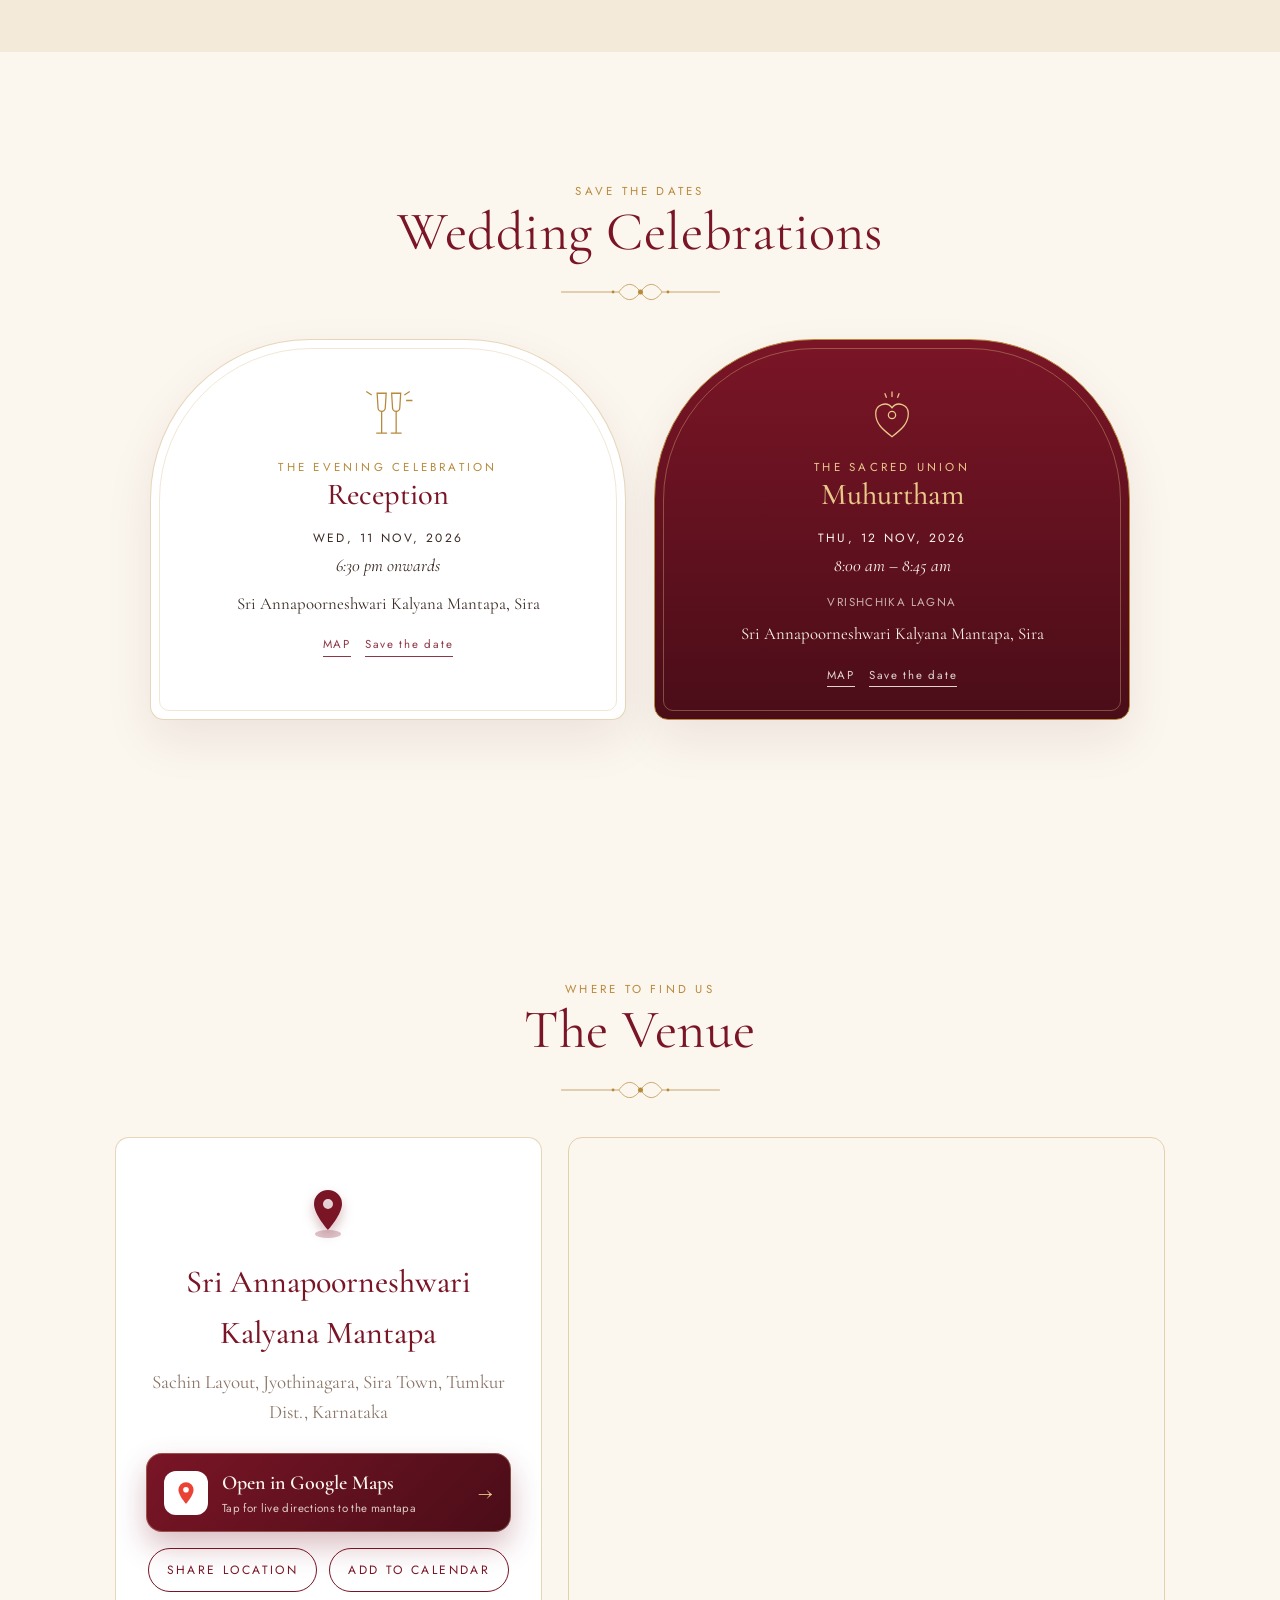
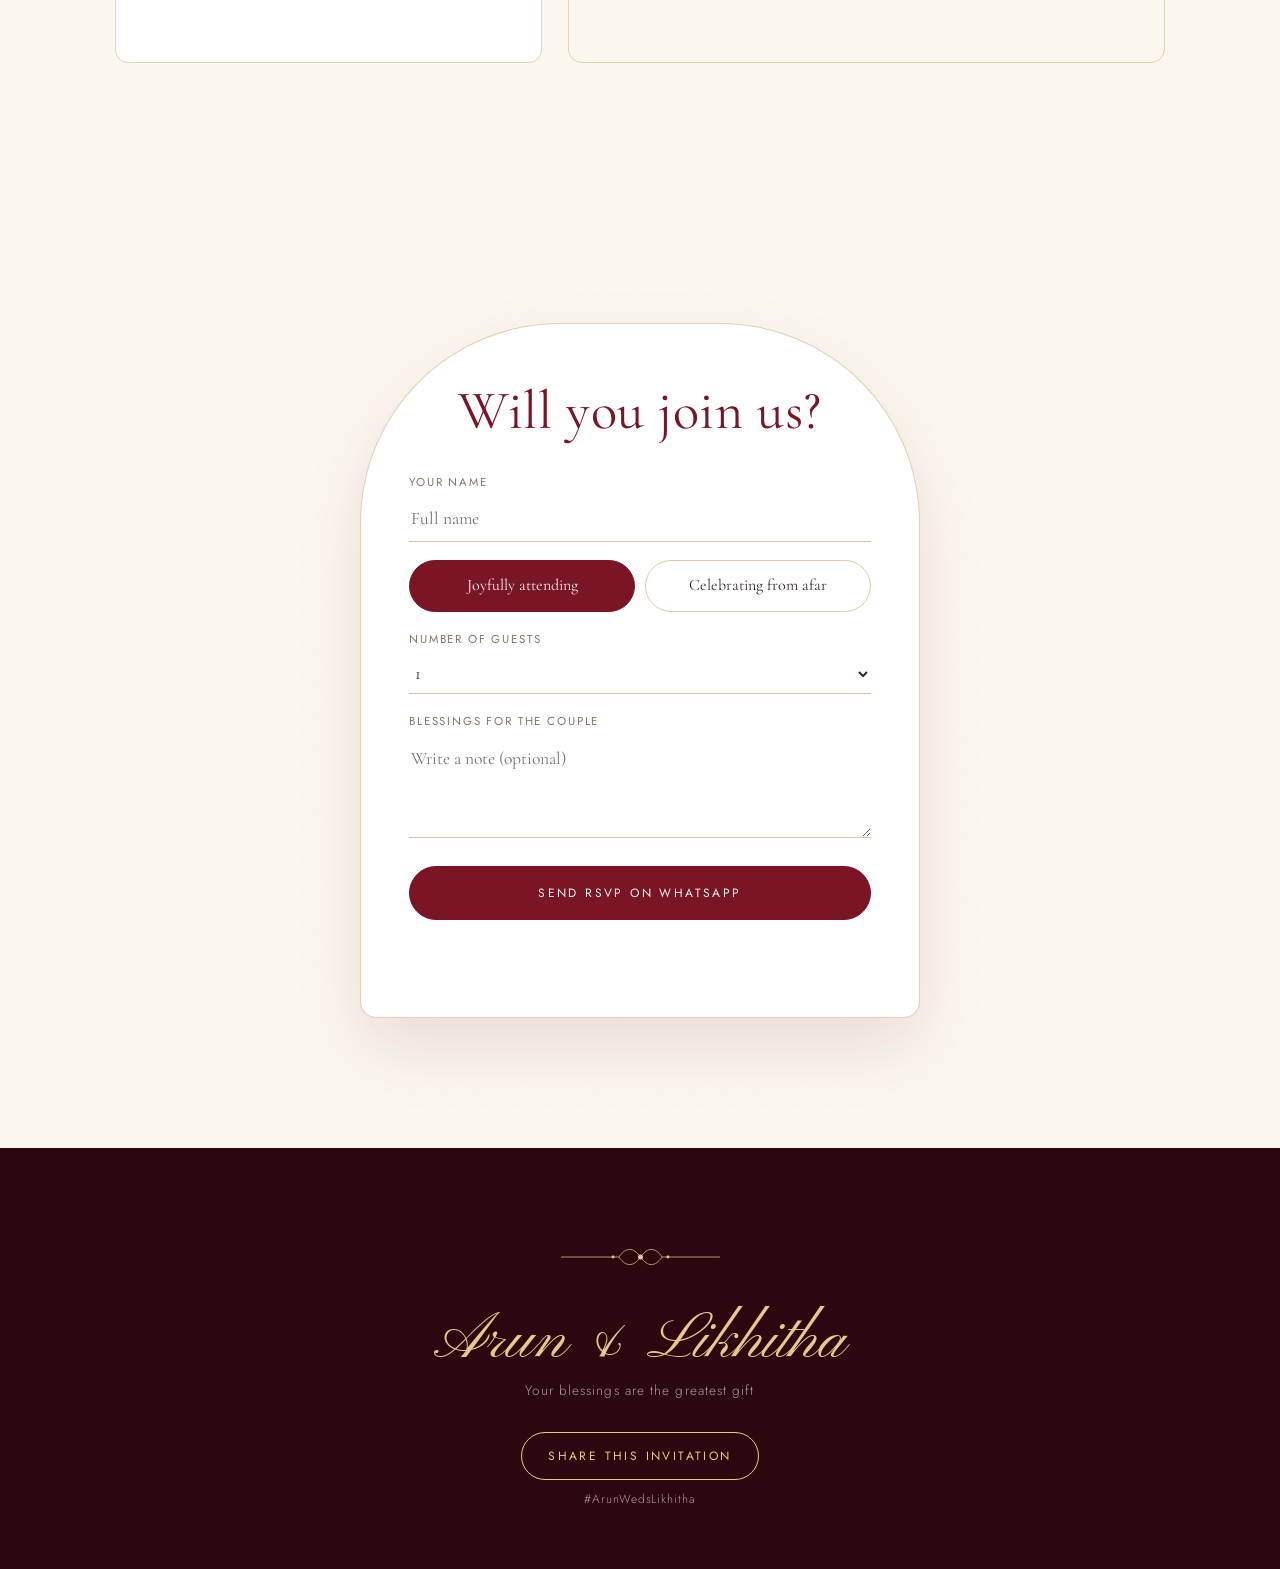
==== commit 5cac4e8c: "Use black & white couple photo on website hero and portrait invitations Co-Authored-By: Claude Opus " ====
--- a/index.html
+++ b/index.html
@@ -20,7 +20,7 @@
   <link rel="preconnect" href="https://fonts.googleapis.com" />
   <link rel="preconnect" href="https://fonts.gstatic.com" crossorigin />
   <link href="https://fonts.googleapis.com/css2?family=Cormorant+Garamond:ital,wght@0,400;0,500;0,600;1,400;1,500&family=Pinyon+Script&family=Jost:wght@300;400;500&display=swap" rel="stylesheet" />
-  <link rel="stylesheet" href="styles.css?v=202610310019" />
+  <link rel="stylesheet" href="styles.css?v=202610311122" />
 </head>
 <body class="locked">
 
@@ -237,7 +237,7 @@
     <button class="lb-next" aria-label="Next">&#8250;</button>
   </div>
 
-  <script src="config.js?v=202610310019"></script>
-  <script src="app.js?v=202610310019"></script>
+  <script src="config.js?v=202610311122"></script>
+  <script src="app.js?v=202610311122"></script>
 </body>
 </html>
--- a/styles.css
+++ b/styles.css
@@ -397,10 +397,10 @@
 .hero.collage-mode .hero-bg { height: min(70vh, 112vw); background: none; }
 .hero.collage-mode .collage { position: absolute; inset: 0; display: flex; justify-content: center; }
 .hero.collage-mode .half { flex: 0 0 min(50%, 400px); background-size: cover; background-repeat: no-repeat; }
-.hero.collage-mode .half:first-child { background-position: 30% 30%;
+.hero.collage-mode .half:first-child { background-size: auto 128%; background-position: 60% 14%;
   -webkit-mask-image: linear-gradient(to right, #000 78%, transparent 100%); mask-image: linear-gradient(to right, #000 78%, transparent 100%); }
-.hero.collage-mode .half:last-child { margin-left: -14%; flex-basis: min(64%, 470px); background-size: auto 128%; background-position: 62% 14%;
-  -webkit-mask-image: linear-gradient(to right, transparent 0%, #000 24%); mask-image: linear-gradient(to right, transparent 0%, #000 24%); }
+.hero.collage-mode .half:last-child { margin-left: -8%; flex-basis: min(58%, 440px); background-position: 30% 30%;
+  -webkit-mask-image: linear-gradient(to right, transparent 0%, #000 16%); mask-image: linear-gradient(to right, transparent 0%, #000 16%); }
 .hero.collage-mode .hero-bg.has-img::after {
   background: linear-gradient(180deg, rgba(45,7,16,.35) 0%, rgba(45,7,16,0) 18%, rgba(45,7,16,0) 55%, rgba(74,13,24,.75) 82%, #4f0e1a 100%); }
 @media (min-width: 761px) {
@@ -409,3 +409,7 @@
   .hero.collage-mode .half:first-child { -webkit-mask-image: linear-gradient(to right, transparent 0%, #000 16%, #000 78%, transparent 100%); mask-image: linear-gradient(to right, transparent 0%, #000 16%, #000 78%, transparent 100%); }
   .hero.collage-mode .half:last-child { margin-left: -90px; flex-basis: 420px; -webkit-mask-image: linear-gradient(to right, transparent 0%, #000 22%, #000 84%, transparent 100%); mask-image: linear-gradient(to right, transparent 0%, #000 22%, #000 84%, transparent 100%); }
 }
+
+/* ---- hero: black & white couple photo (portrait) ---- */
+.hero.photo:not(.collage-mode) .hero-bg { background-size: 165% auto; background-position: 45% 38%; }
+@media (min-width: 761px) { .hero.photo:not(.collage-mode) .hero-bg { background-size: cover; background-position: 50% 37%; } }
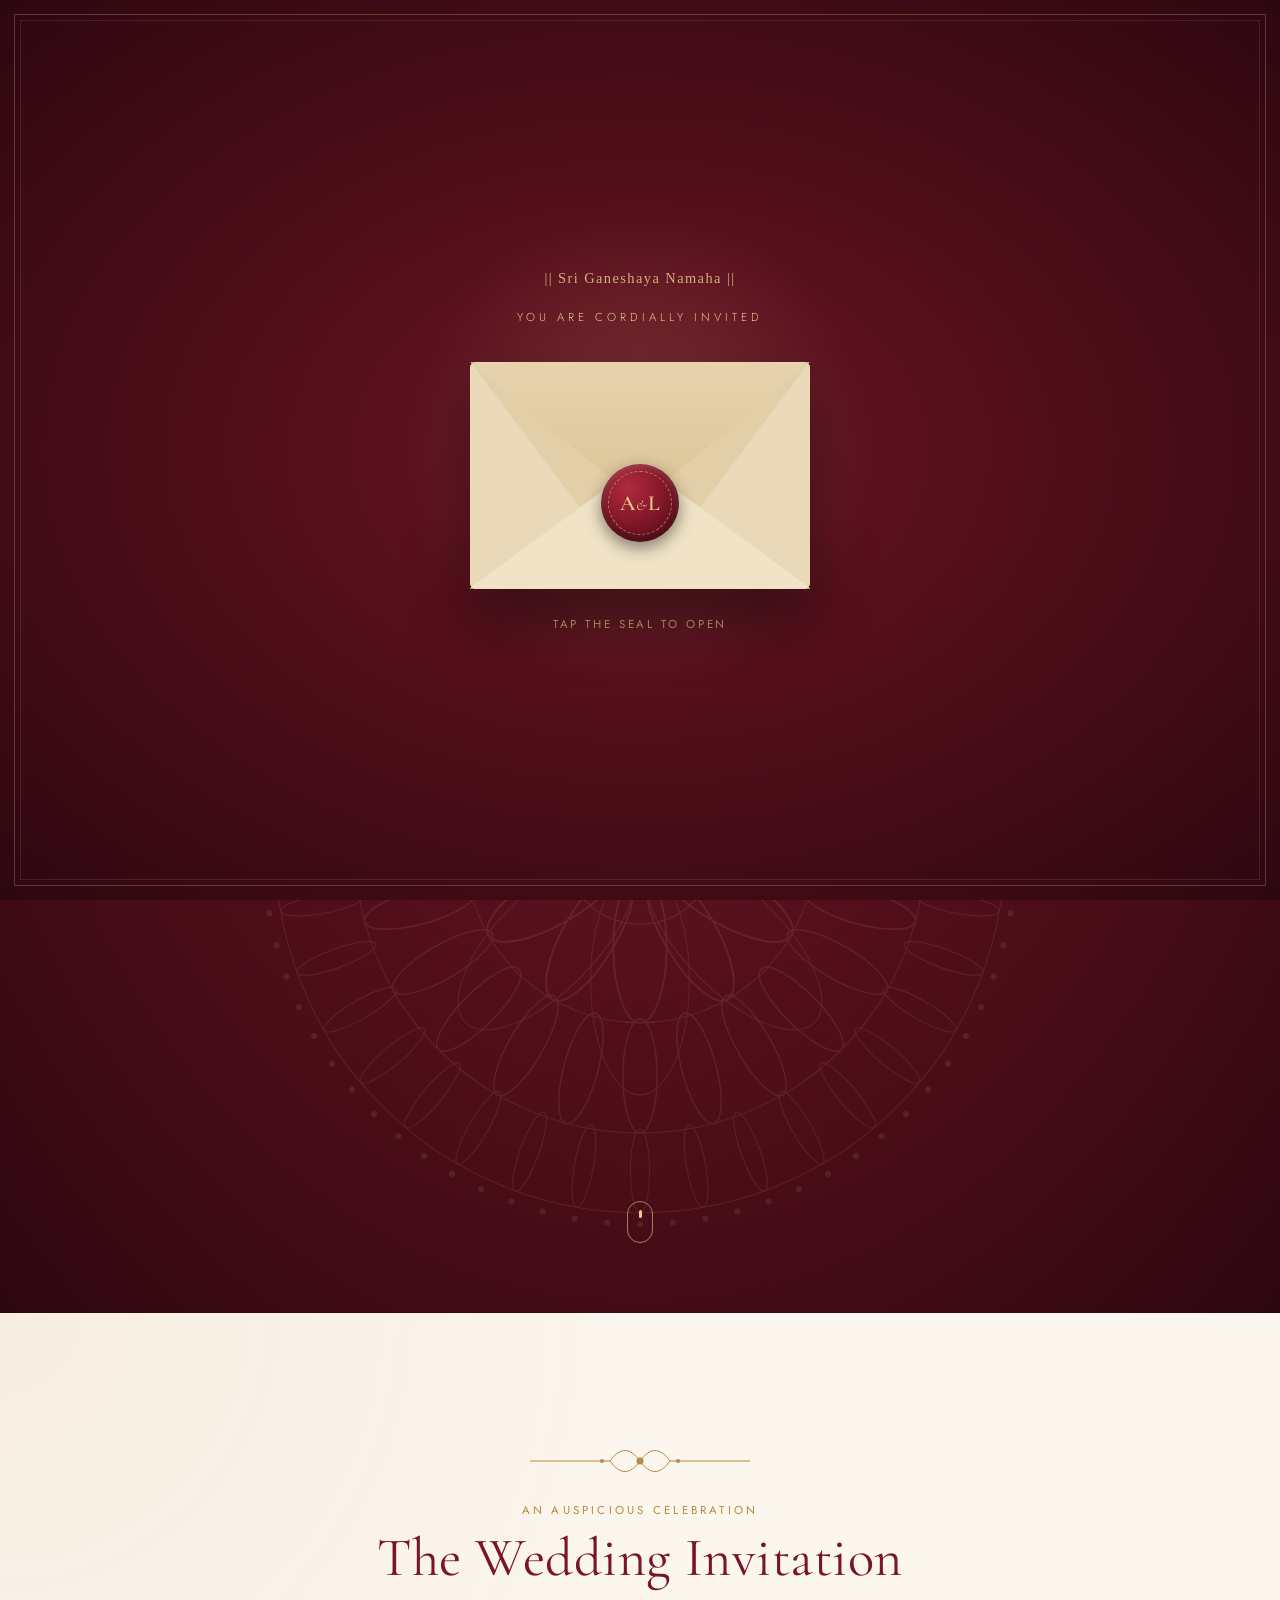
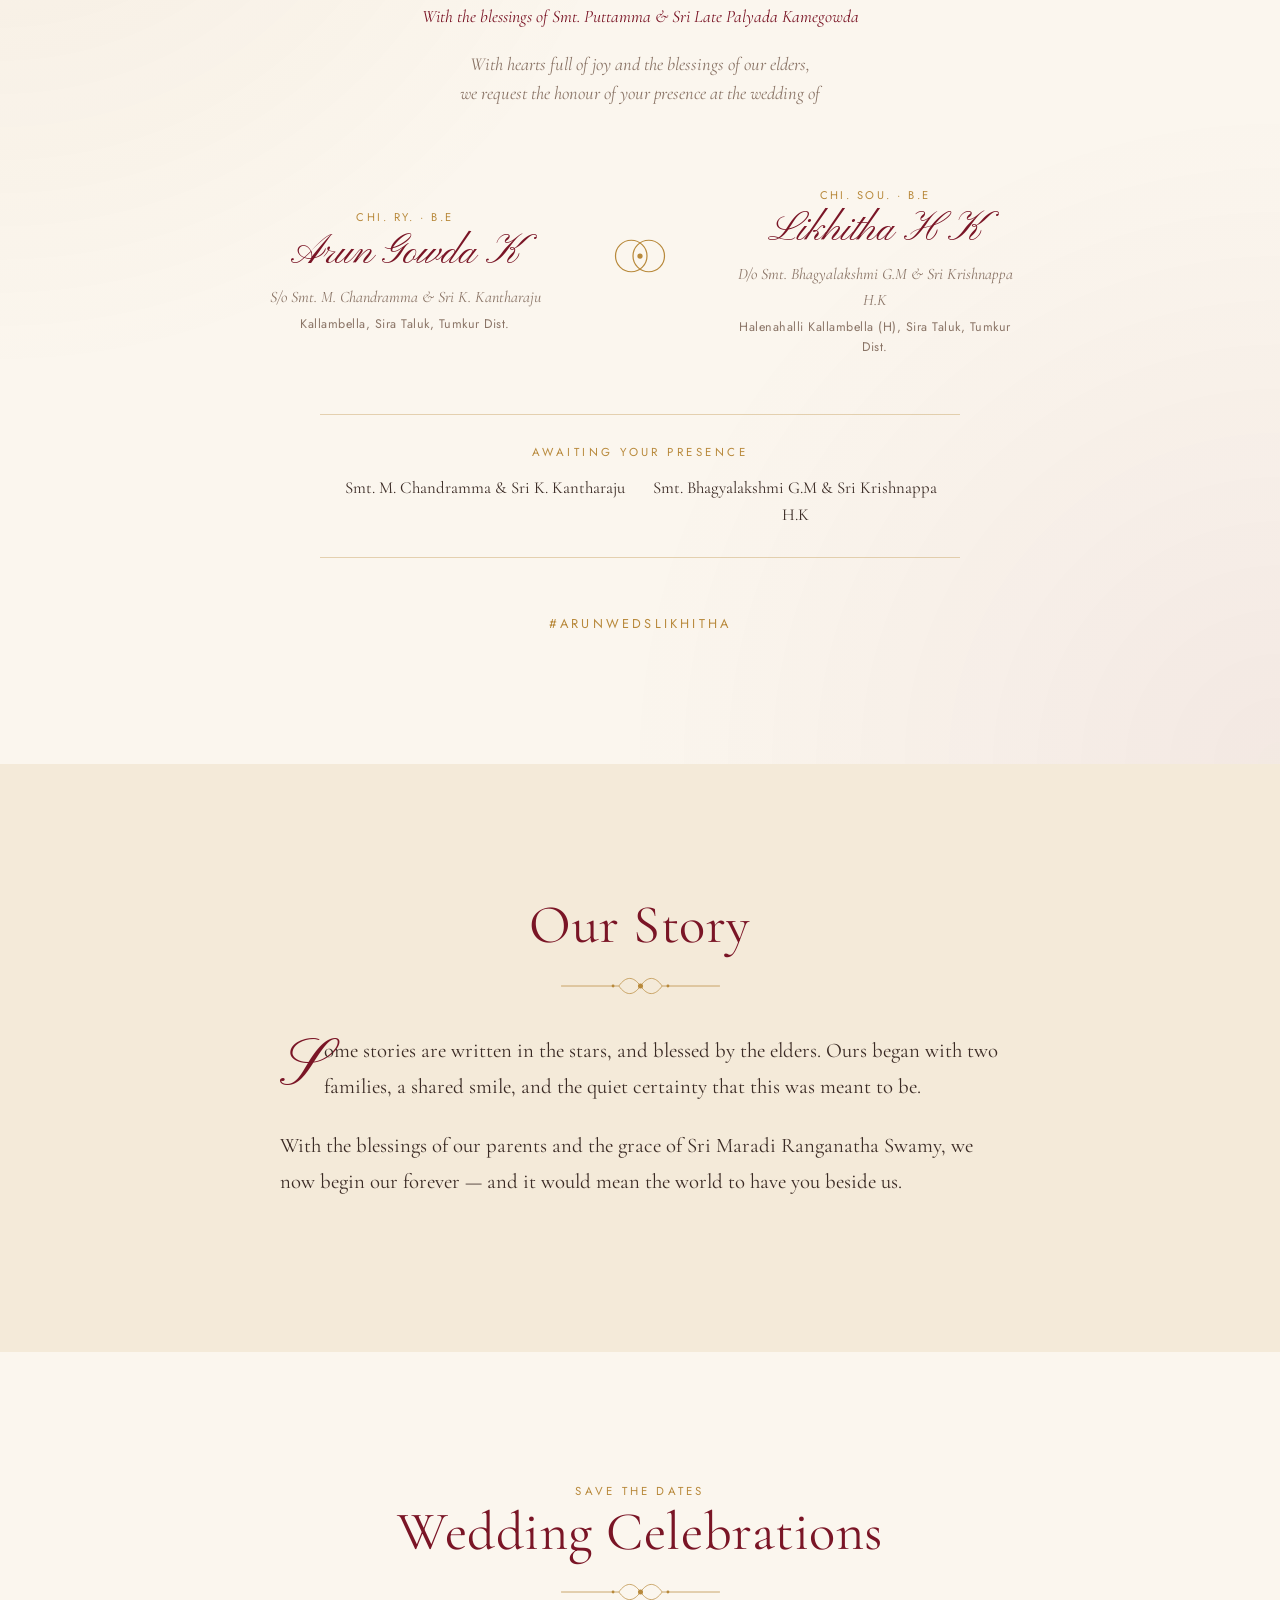
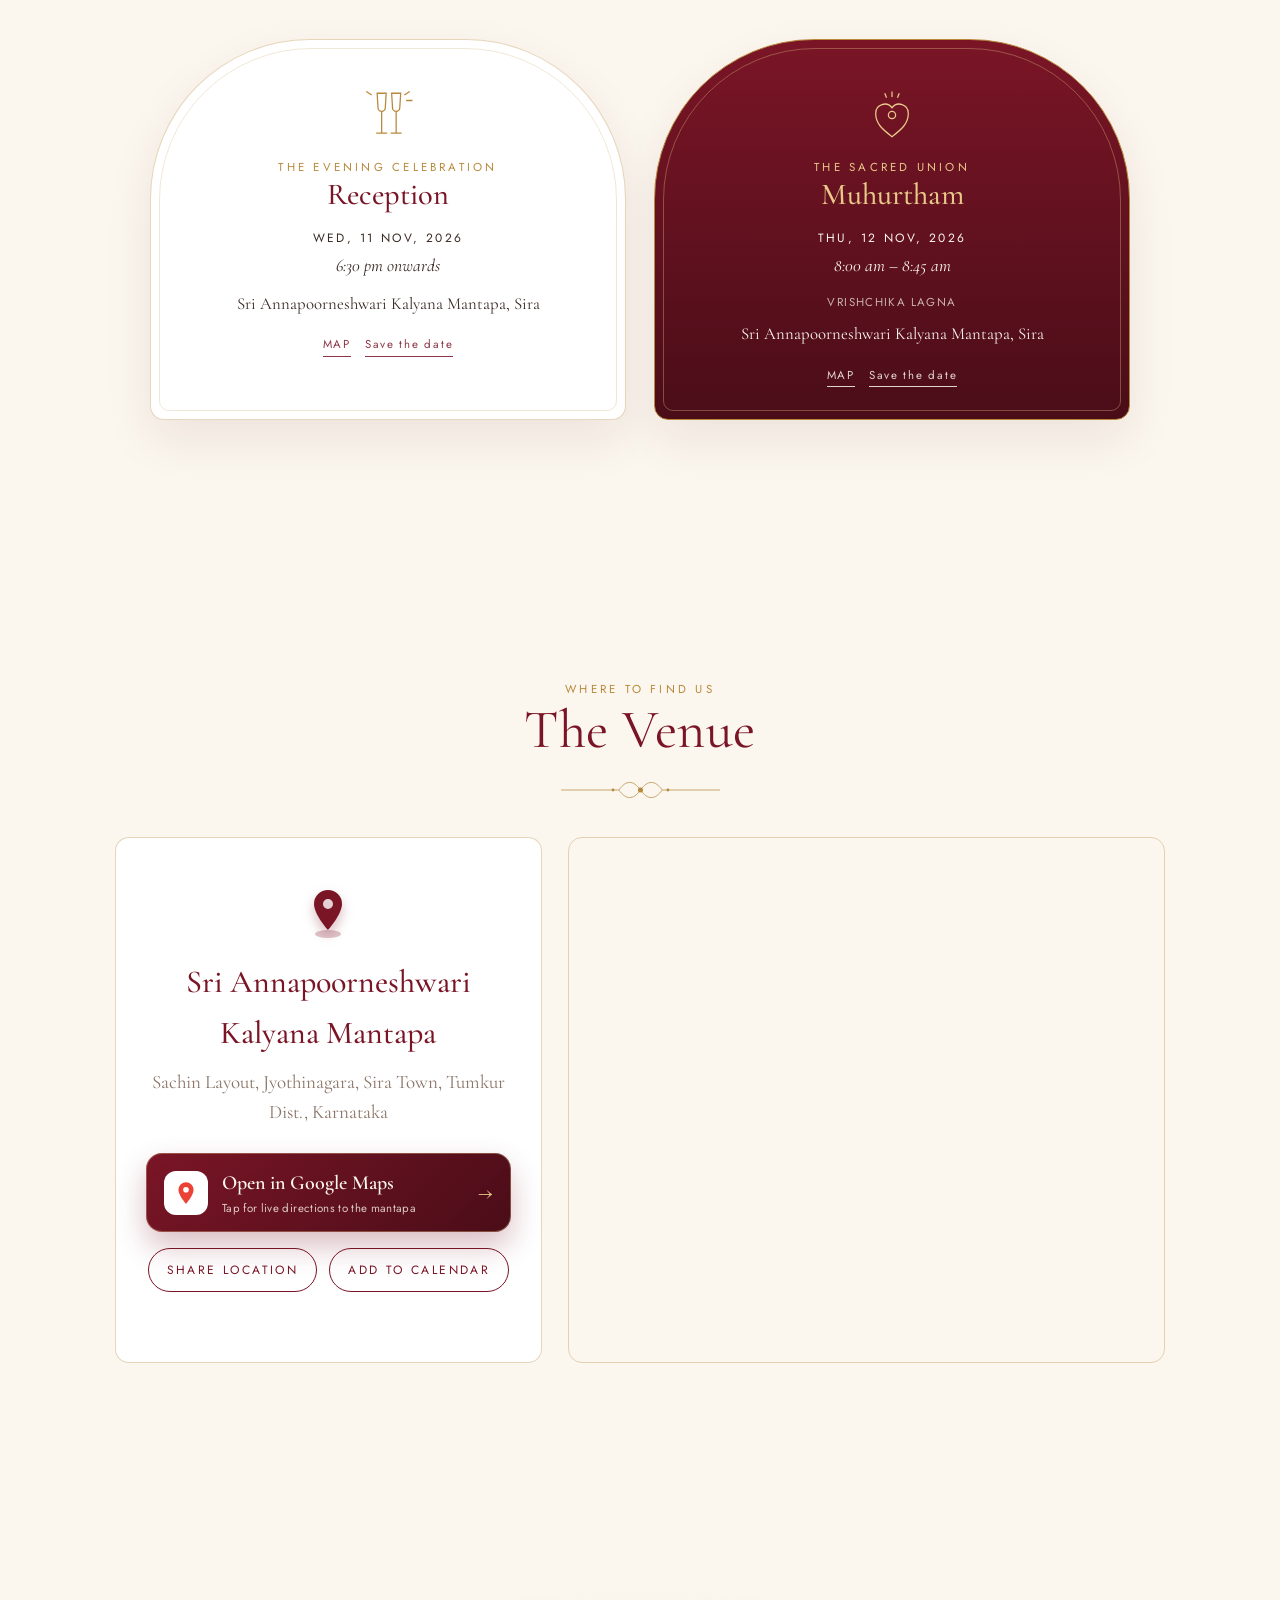
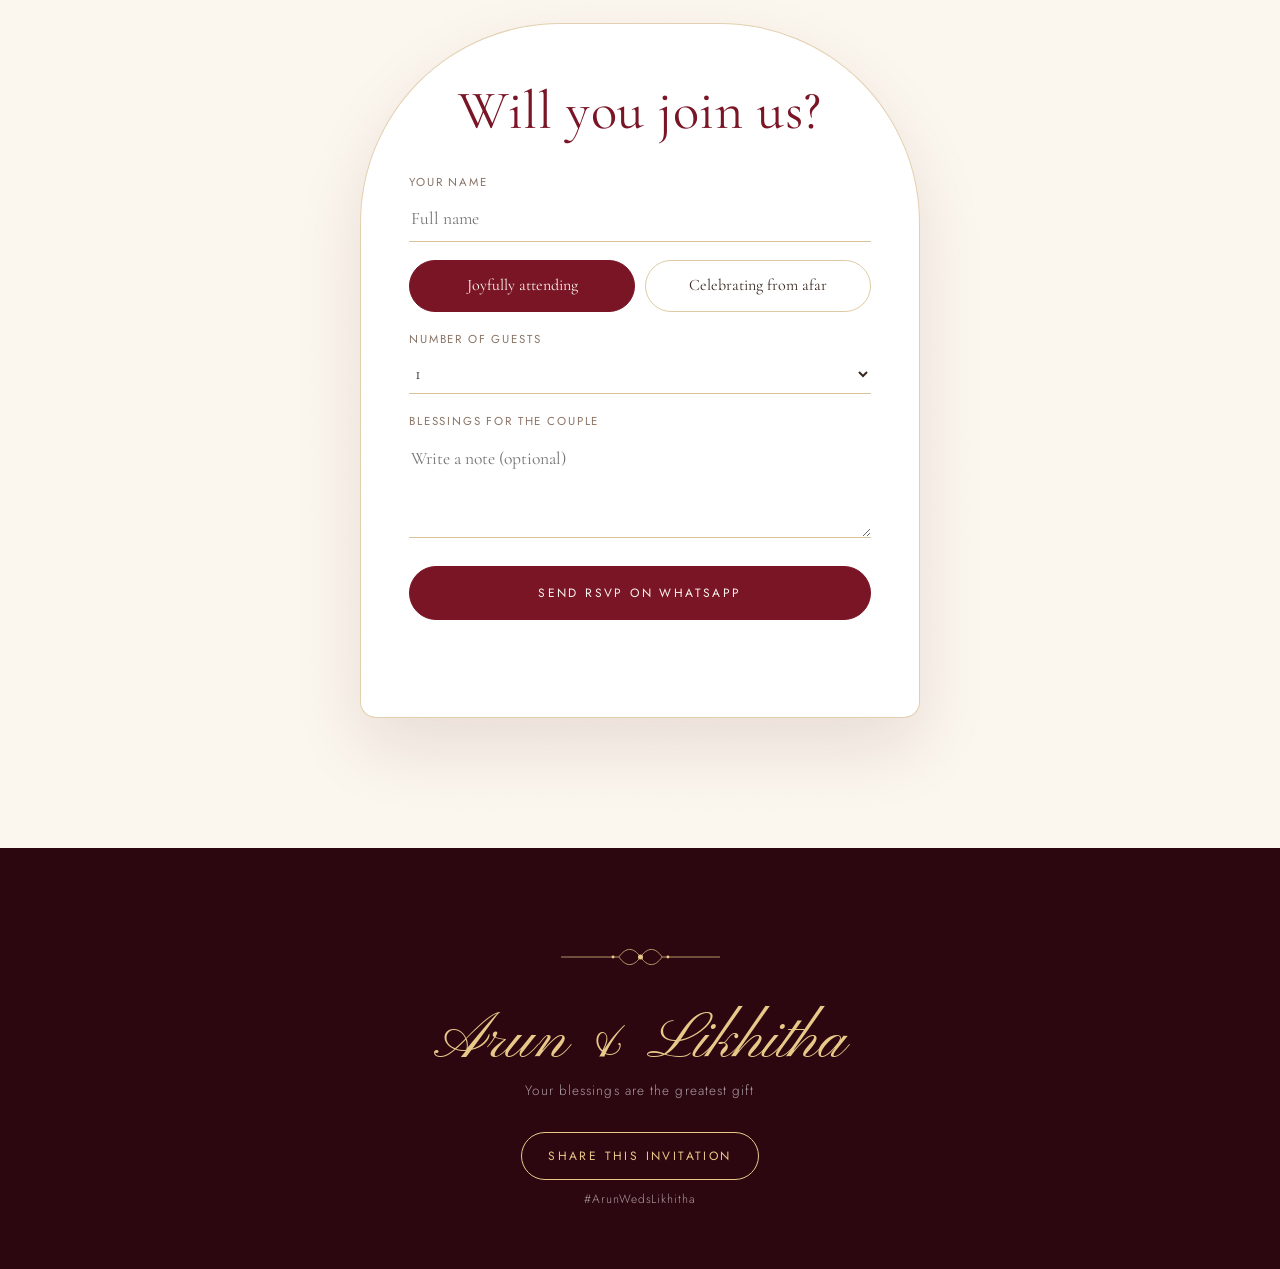
==== commit eb1fd65e: "Remove empty A/L portrait frames from the invitation section Co-Authored-By: Claude Opus 5.5 <norepl" ====
--- a/index.html
+++ b/index.html
@@ -20,7 +20,7 @@
   <link rel="preconnect" href="https://fonts.googleapis.com" />
   <link rel="preconnect" href="https://fonts.gstatic.com" crossorigin />
   <link href="https://fonts.googleapis.com/css2?family=Cormorant+Garamond:ital,wght@0,400;0,500;0,600;1,400;1,500&family=Pinyon+Script&family=Jost:wght@300;400;500&display=swap" rel="stylesheet" />
-  <link rel="stylesheet" href="styles.css?v=202610311122" />
+  <link rel="stylesheet" href="styles.css?v=202610311201" />
 </head>
 <body class="locked">
 
@@ -237,7 +237,7 @@
     <button class="lb-next" aria-label="Next">&#8250;</button>
   </div>
 
-  <script src="config.js?v=202610311122"></script>
-  <script src="app.js?v=202610311122"></script>
+  <script src="config.js?v=202610311201"></script>
+  <script src="app.js?v=202610311201"></script>
 </body>
 </html>
